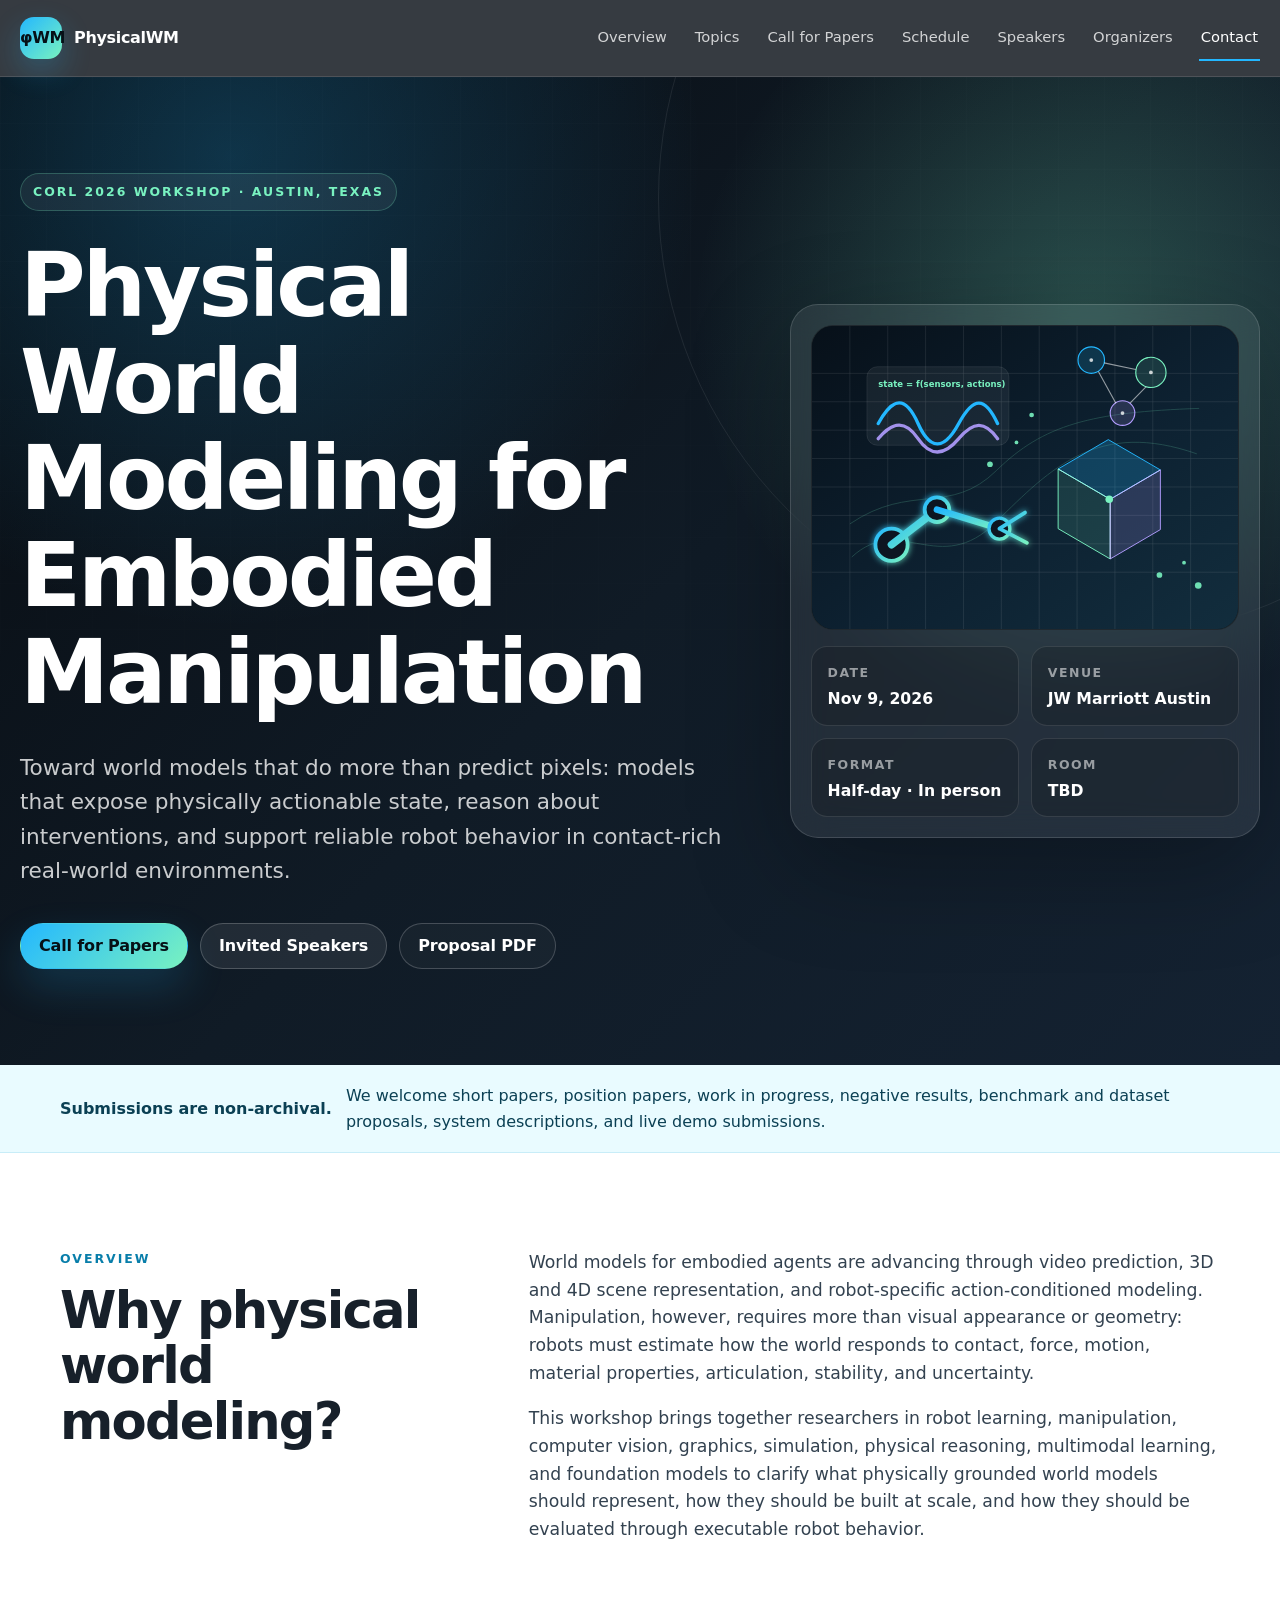
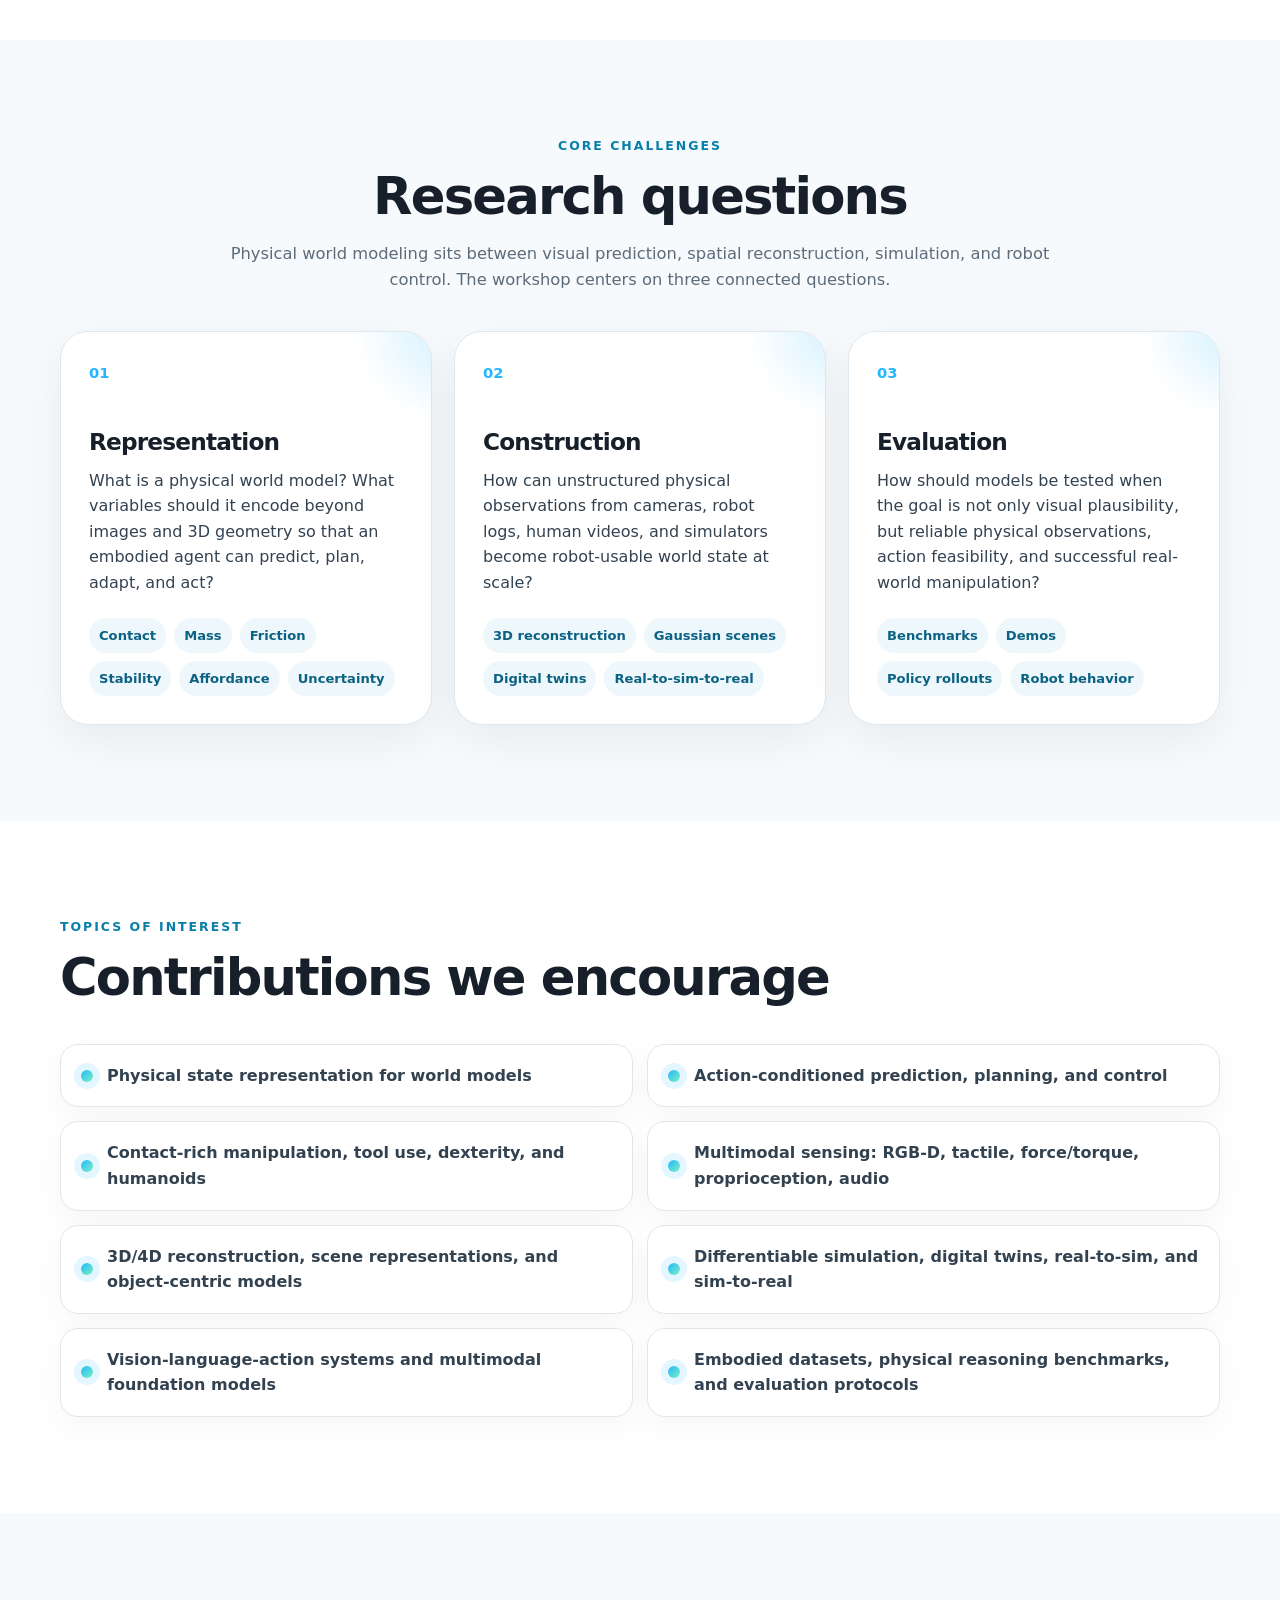
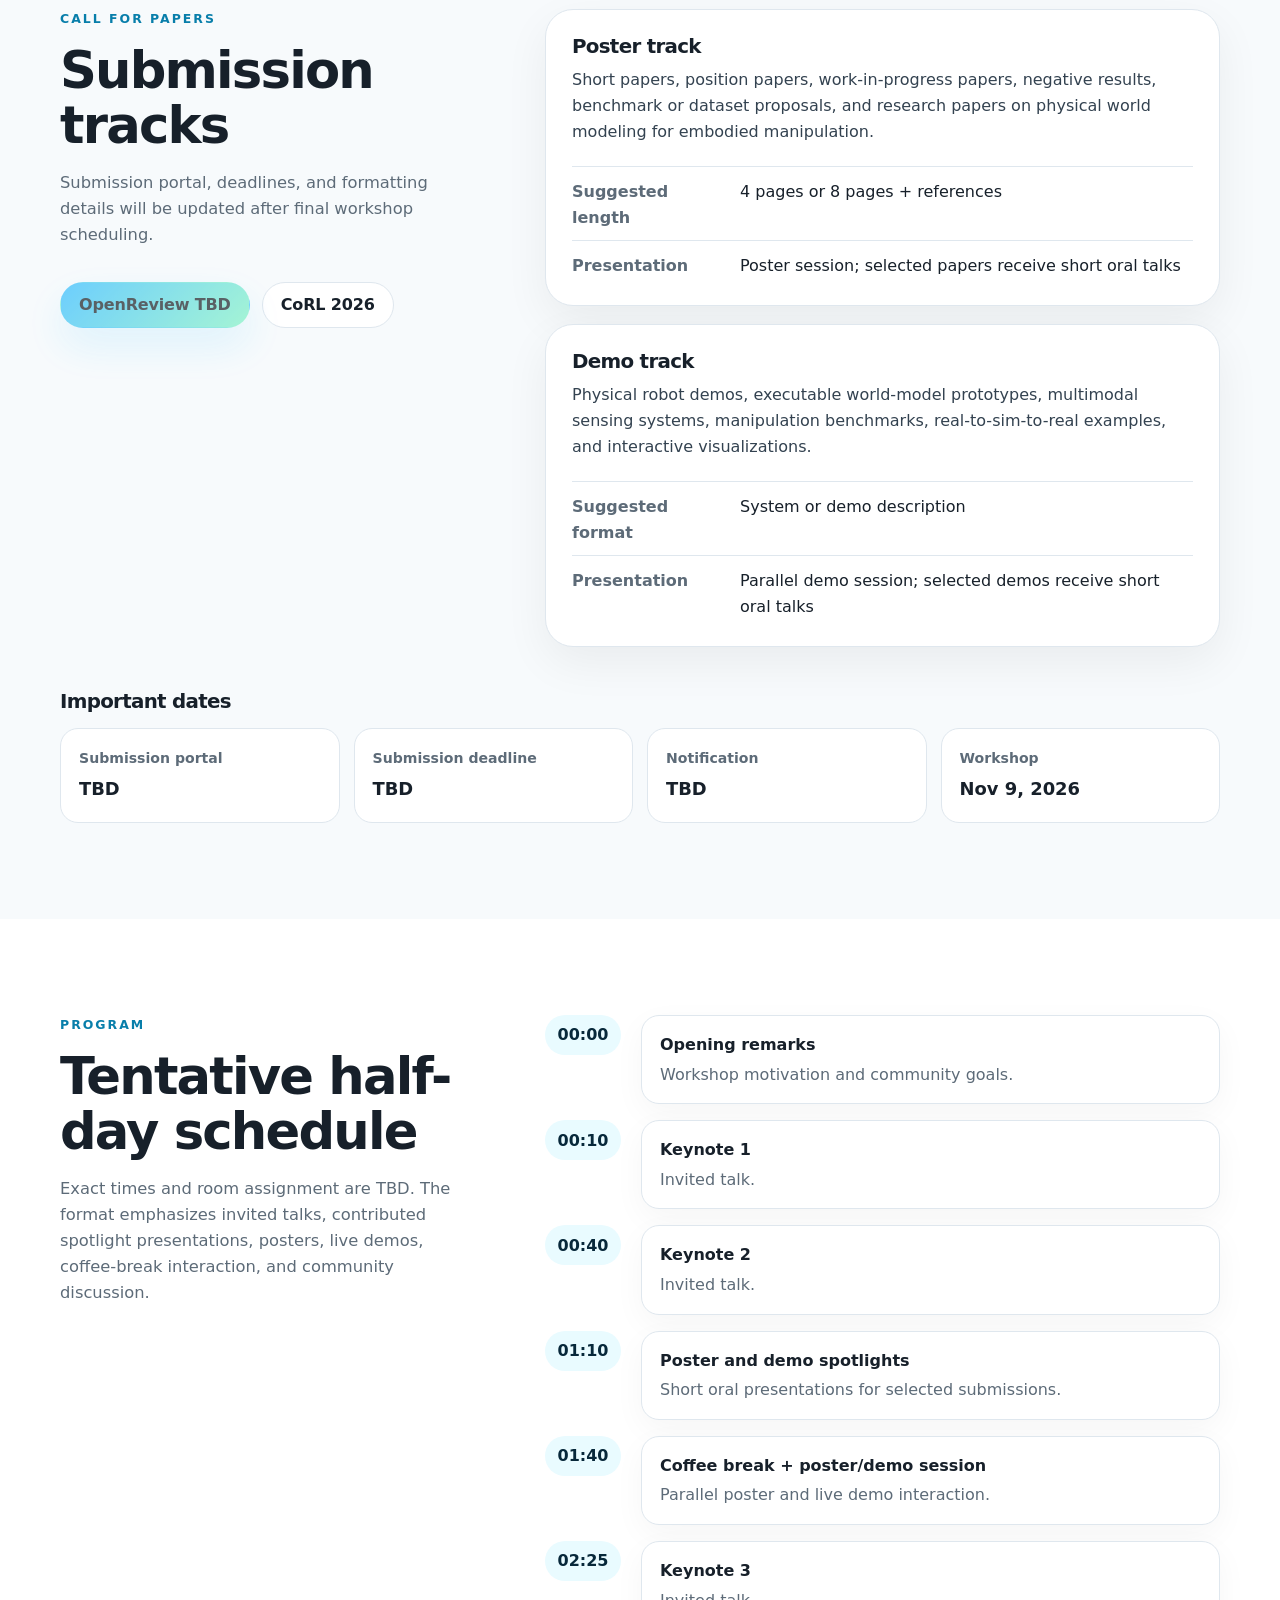
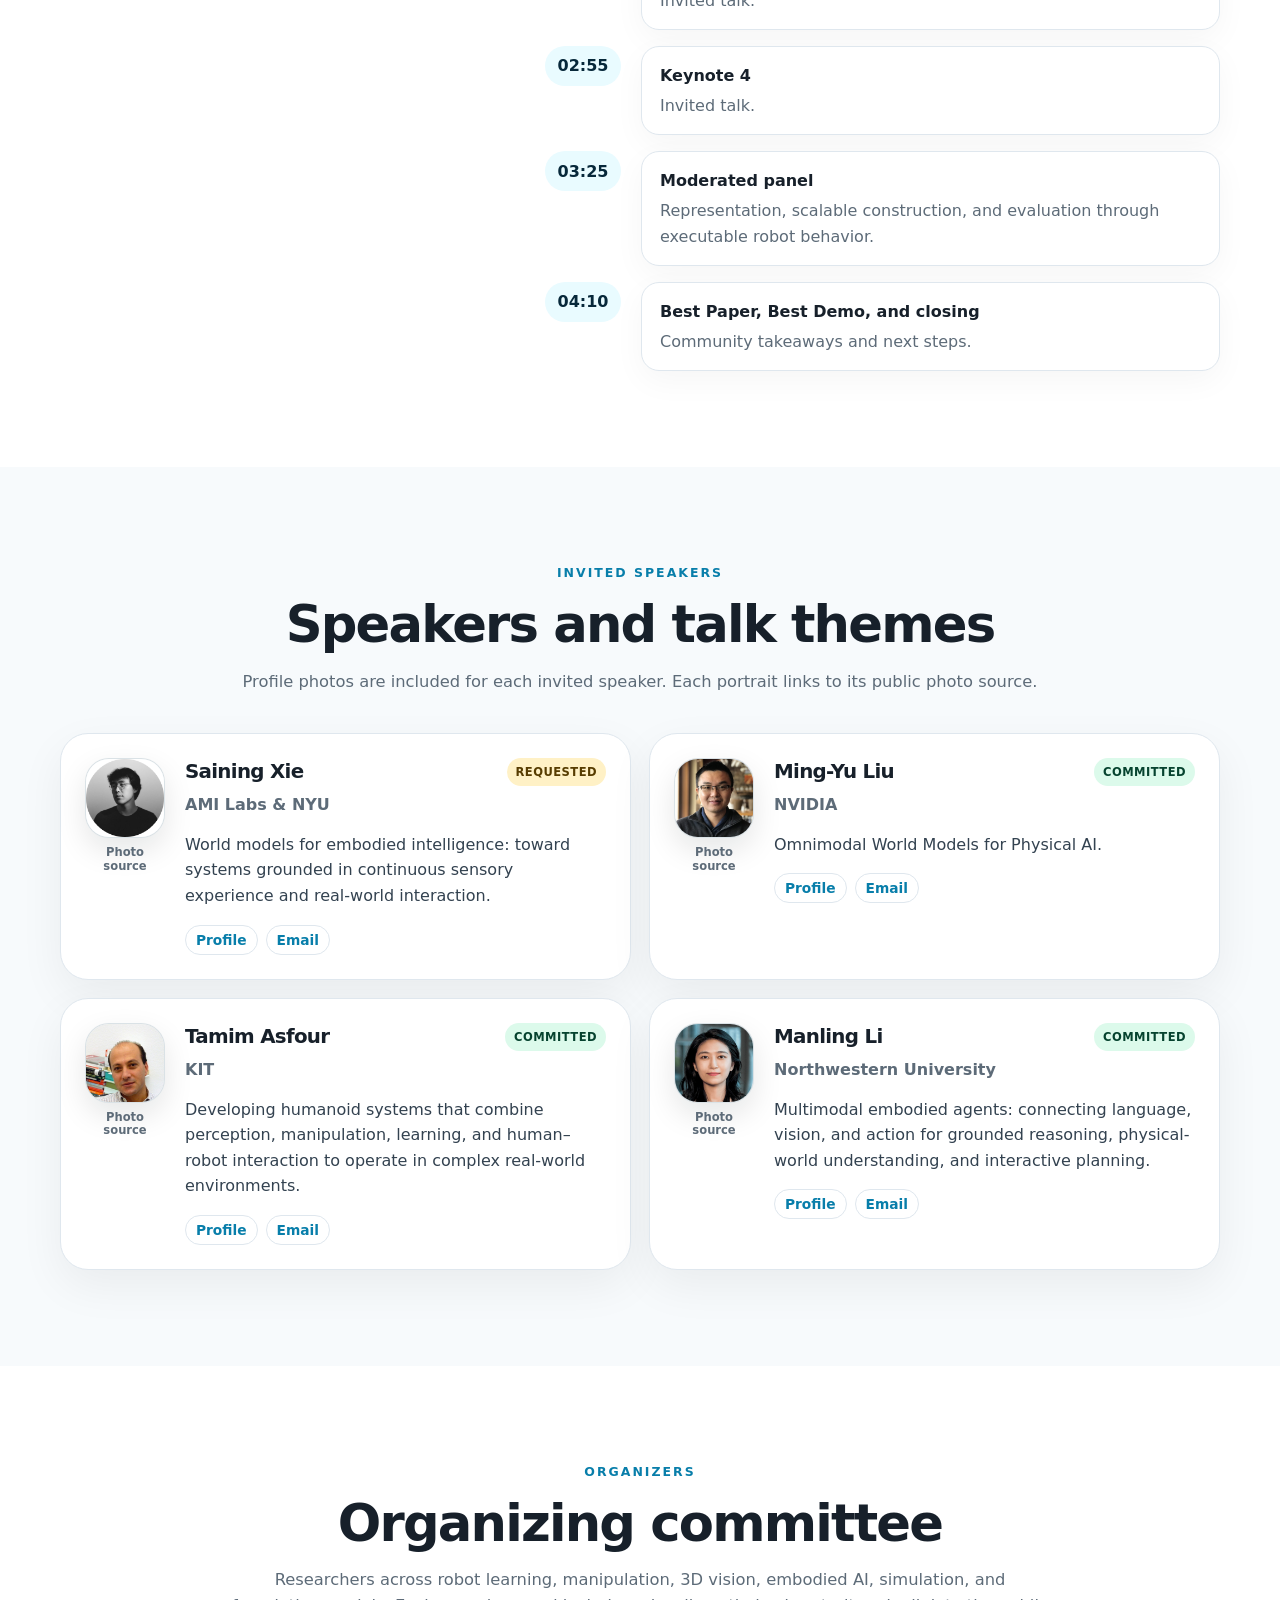
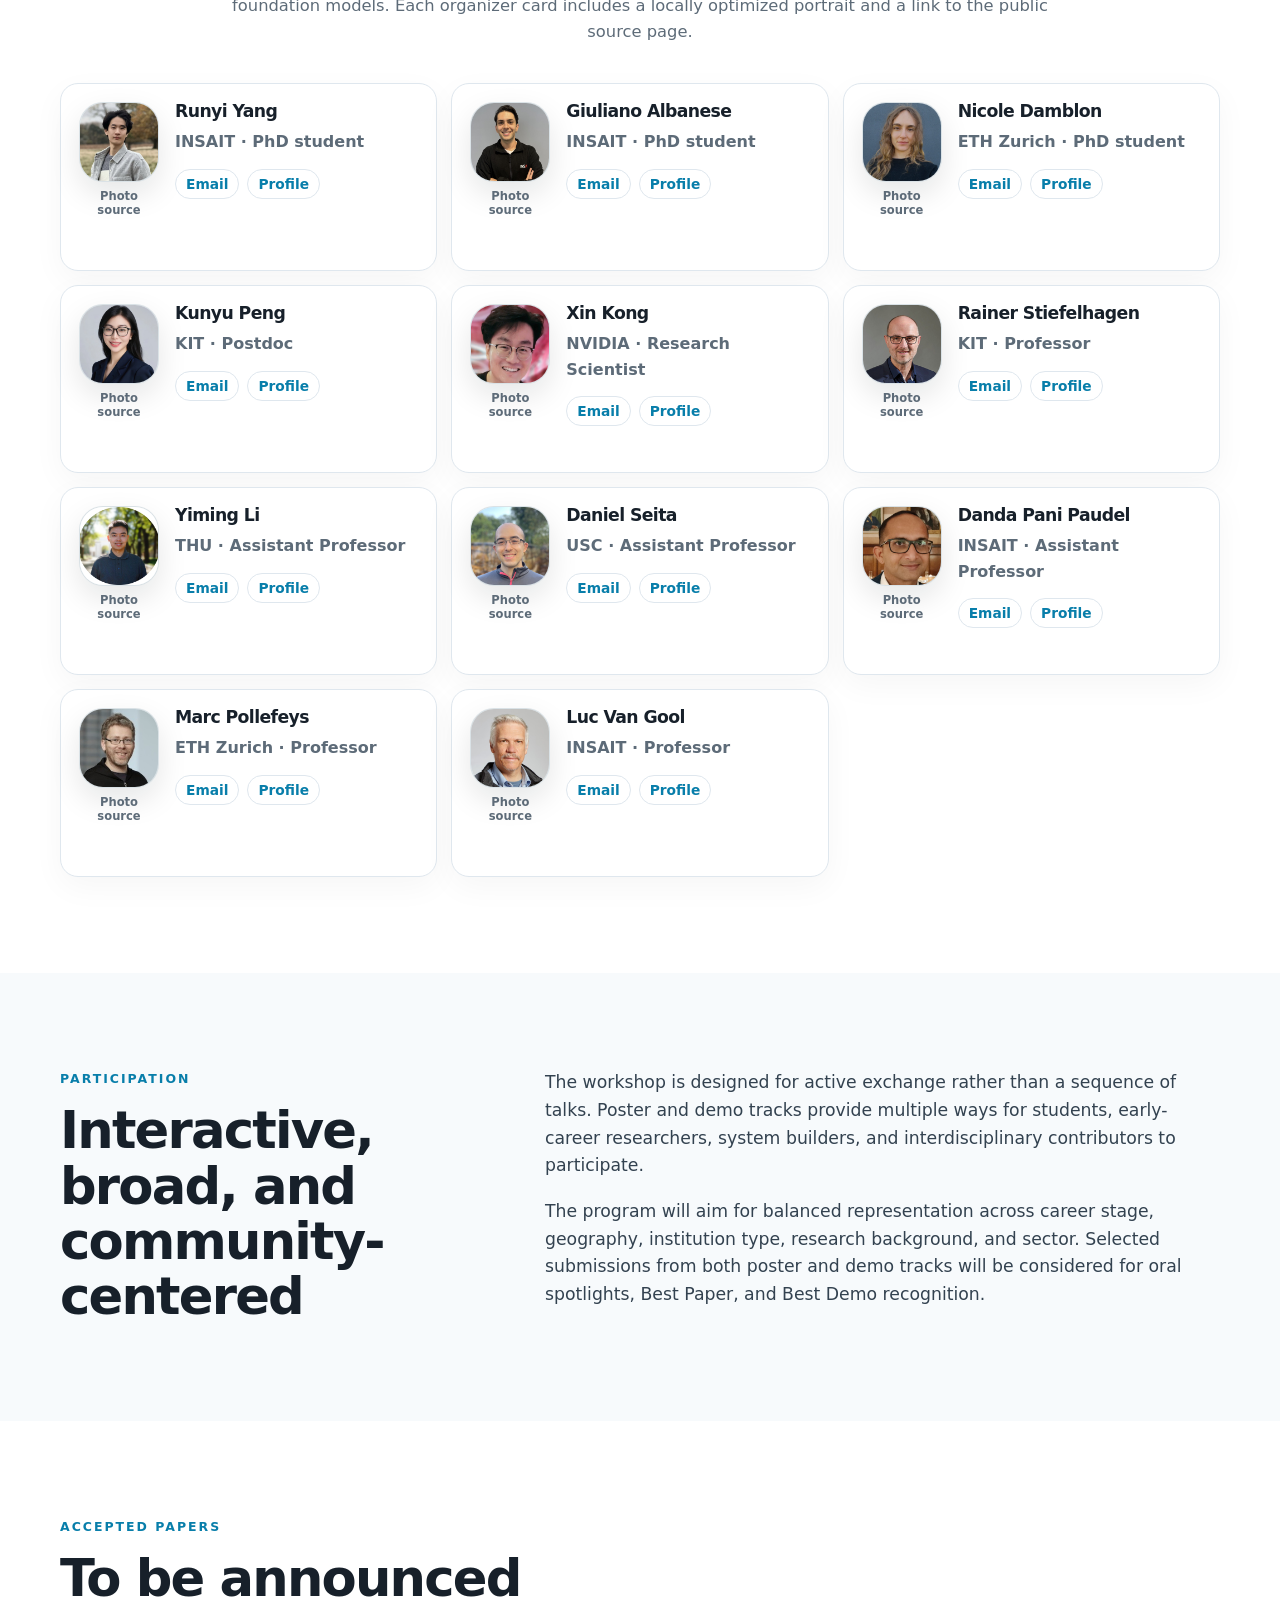
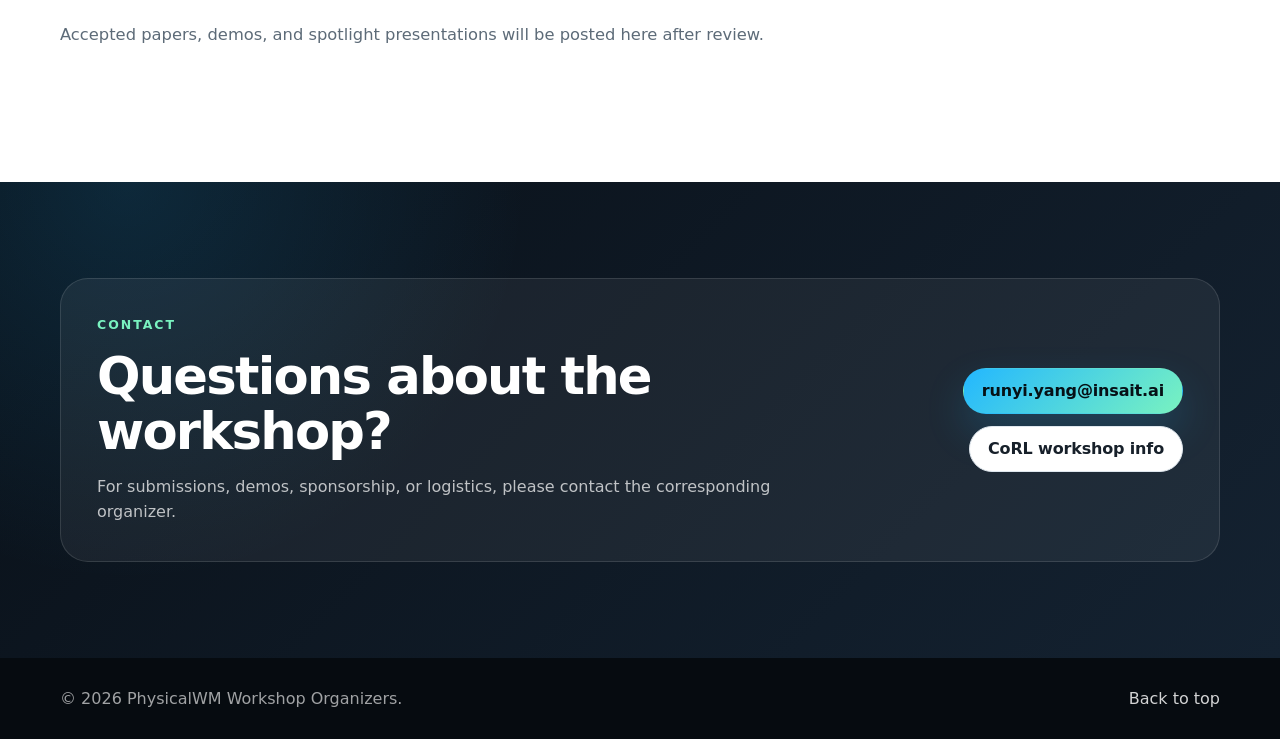
==== index.html @ cc818e53 "Add CoRL 2026 workshop site" ====
<!doctype html>
<html lang="en">
<head>
  <meta charset="utf-8" />
  <meta name="viewport" content="width=device-width, initial-scale=1" />
  <title>Physical World Modeling for Embodied Manipulation | CoRL 2026 Workshop</title>
  <meta name="description" content="CoRL 2026 workshop on Physical World Modeling for Embodied Manipulation: physically grounded world models for robot learning, manipulation, multimodal sensing, simulation, and embodied AI." />
  <meta name="theme-color" content="#0a1118" />
  <meta property="og:title" content="Physical World Modeling for Embodied Manipulation" />
  <meta property="og:description" content="A CoRL 2026 workshop on physical world models that support reliable embodied perception, prediction, planning, and robot manipulation." />
  <meta property="og:type" content="website" />
  <link rel="icon" href="assets/favicon.svg" type="image/svg+xml" />
  <link rel="stylesheet" href="assets/styles.css" />
</head>
<body>
  <a class="skip-link" href="#main">Skip to content</a>
  <header class="site-header" id="top">
    <nav class="navbar" aria-label="Main navigation">
      <a class="brand" href="#top" aria-label="PhysicalWM home">
        <span class="brand-mark">φWM</span>
        <span class="brand-text">PhysicalWM</span>
      </a>
      <button class="nav-toggle" aria-label="Open navigation" aria-expanded="false" aria-controls="nav-menu">
        <span></span><span></span><span></span>
      </button>
      <div class="nav-menu" id="nav-menu">
        <a href="#overview">Overview</a>
        <a href="#topics">Topics</a>
        <a href="#cfp">Call for Papers</a>
        <a href="#schedule">Schedule</a>
        <a href="#speakers">Speakers</a>
        <a href="#organizers">Organizers</a>
        <a href="#contact">Contact</a>
      </div>
    </nav>
  </header>

  <main id="main">
    <section class="hero section-pad">
      <div class="hero-grid">
        <div class="hero-copy">
          <div class="eyebrow">CoRL 2026 Workshop · Austin, Texas</div>
          <h1>Physical World Modeling for Embodied Manipulation</h1>
          <p class="hero-lede">
            Toward world models that do more than predict pixels: models that expose physically actionable state, reason about interventions, and support reliable robot behavior in contact-rich real-world environments.
          </p>
          <div class="hero-actions" aria-label="Primary actions">
            <a class="button button-primary" href="#cfp">Call for Papers</a>
            <a class="button button-secondary" href="#speakers">Invited Speakers</a>
            <a class="button button-ghost" href="assets/physicalwm-corl2026-proposal.pdf">Proposal PDF</a>
          </div>
        </div>
        <div class="hero-panel" aria-label="Workshop facts">
          <img src="assets/hero-physicalwm.svg" alt="Abstract diagram of physical world modeling for embodied manipulation" />
          <div class="fact-grid">
            <div>
              <span class="fact-label">Date</span>
              <strong>Nov 9, 2026</strong>
            </div>
            <div>
              <span class="fact-label">Venue</span>
              <strong>JW Marriott Austin</strong>
            </div>
            <div>
              <span class="fact-label">Format</span>
              <strong>Half-day · In person</strong>
            </div>
            <div>
              <span class="fact-label">Room</span>
              <strong>TBD</strong>
            </div>
          </div>
        </div>
      </div>
    </section>

    <section class="notice" aria-label="Workshop announcement">
      <div class="container notice-inner">
        <strong>Submissions are non-archival.</strong>
        <span>We welcome short papers, position papers, work in progress, negative results, benchmark and dataset proposals, system descriptions, and live demo submissions.</span>
      </div>
    </section>

    <section class="section section-pad" id="overview">
      <div class="container two-col">
        <div>
          <p class="section-kicker">Overview</p>
          <h2>Why physical world modeling?</h2>
        </div>
        <div class="rich-text">
          <p>
            World models for embodied agents are advancing through video prediction, 3D and 4D scene representation, and robot-specific action-conditioned modeling. Manipulation, however, requires more than visual appearance or geometry: robots must estimate how the world responds to contact, force, motion, material properties, articulation, stability, and uncertainty.
          </p>
          <p>
            This workshop brings together researchers in robot learning, manipulation, computer vision, graphics, simulation, physical reasoning, multimodal learning, and foundation models to clarify what physically grounded world models should represent, how they should be built at scale, and how they should be evaluated through executable robot behavior.
          </p>
        </div>
      </div>
    </section>

    <section class="section section-pad section-muted" id="questions">
      <div class="container">
        <div class="section-heading centered">
          <p class="section-kicker">Core challenges</p>
          <h2>Research questions</h2>
          <p>Physical world modeling sits between visual prediction, spatial reconstruction, simulation, and robot control. The workshop centers on three connected questions.</p>
        </div>
        <div class="cards three">
          <article class="card challenge-card">
            <span class="card-index">01</span>
            <h3>Representation</h3>
            <p>What is a physical world model? What variables should it encode beyond images and 3D geometry so that an embodied agent can predict, plan, adapt, and act?</p>
            <ul class="tag-list">
              <li>Contact</li><li>Mass</li><li>Friction</li><li>Stability</li><li>Affordance</li><li>Uncertainty</li>
            </ul>
          </article>
          <article class="card challenge-card">
            <span class="card-index">02</span>
            <h3>Construction</h3>
            <p>How can unstructured physical observations from cameras, robot logs, human videos, and simulators become robot-usable world state at scale?</p>
            <ul class="tag-list">
              <li>3D reconstruction</li><li>Gaussian scenes</li><li>Digital twins</li><li>Real-to-sim-to-real</li>
            </ul>
          </article>
          <article class="card challenge-card">
            <span class="card-index">03</span>
            <h3>Evaluation</h3>
            <p>How should models be tested when the goal is not only visual plausibility, but reliable physical observations, action feasibility, and successful real-world manipulation?</p>
            <ul class="tag-list">
              <li>Benchmarks</li><li>Demos</li><li>Policy rollouts</li><li>Robot behavior</li>
            </ul>
          </article>
        </div>
      </div>
    </section>

    <section class="section section-pad" id="topics">
      <div class="container">
        <div class="section-heading">
          <p class="section-kicker">Topics of interest</p>
          <h2>Contributions we encourage</h2>
        </div>
        <div class="topic-grid">
          <div class="topic"><span></span>Physical state representation for world models</div>
          <div class="topic"><span></span>Action-conditioned prediction, planning, and control</div>
          <div class="topic"><span></span>Contact-rich manipulation, tool use, dexterity, and humanoids</div>
          <div class="topic"><span></span>Multimodal sensing: RGB-D, tactile, force/torque, proprioception, audio</div>
          <div class="topic"><span></span>3D/4D reconstruction, scene representations, and object-centric models</div>
          <div class="topic"><span></span>Differentiable simulation, digital twins, real-to-sim, and sim-to-real</div>
          <div class="topic"><span></span>Vision-language-action systems and multimodal foundation models</div>
          <div class="topic"><span></span>Embodied datasets, physical reasoning benchmarks, and evaluation protocols</div>
        </div>
      </div>
    </section>

    <section class="section section-pad section-muted" id="cfp">
      <div class="container two-col gap-large">
        <div>
          <p class="section-kicker">Call for papers</p>
          <h2>Submission tracks</h2>
          <p class="section-note">Submission portal, deadlines, and formatting details will be updated after final workshop scheduling.</p>
          <div class="button-row">
            <a class="button button-primary disabled" aria-disabled="true" href="#cfp">OpenReview TBD</a>
            <a class="button button-secondary" href="https://www.corl.org/">CoRL 2026</a>
          </div>
        </div>
        <div class="submission-stack">
          <article class="submission-card">
            <h3>Poster track</h3>
            <p>Short papers, position papers, work-in-progress papers, negative results, benchmark or dataset proposals, and research papers on physical world modeling for embodied manipulation.</p>
            <dl>
              <div><dt>Suggested length</dt><dd>4 pages or 8 pages + references</dd></div>
              <div><dt>Presentation</dt><dd>Poster session; selected papers receive short oral talks</dd></div>
            </dl>
          </article>
          <article class="submission-card">
            <h3>Demo track</h3>
            <p>Physical robot demos, executable world-model prototypes, multimodal sensing systems, manipulation benchmarks, real-to-sim-to-real examples, and interactive visualizations.</p>
            <dl>
              <div><dt>Suggested format</dt><dd>System or demo description</dd></div>
              <div><dt>Presentation</dt><dd>Parallel demo session; selected demos receive short oral talks</dd></div>
            </dl>
          </article>
        </div>
      </div>
      <div class="container dates-wrap">
        <h3>Important dates</h3>
        <div class="dates-grid" role="list">
          <div role="listitem"><span>Submission portal</span><strong>TBD</strong></div>
          <div role="listitem"><span>Submission deadline</span><strong>TBD</strong></div>
          <div role="listitem"><span>Notification</span><strong>TBD</strong></div>
          <div role="listitem"><span>Workshop</span><strong>Nov 9, 2026</strong></div>
        </div>
      </div>
    </section>

    <section class="section section-pad" id="schedule">
      <div class="container two-col gap-large">
        <div>
          <p class="section-kicker">Program</p>
          <h2>Tentative half-day schedule</h2>
          <p class="section-note">Exact times and room assignment are TBD. The format emphasizes invited talks, contributed spotlight presentations, posters, live demos, coffee-break interaction, and community discussion.</p>
        </div>
        <ol class="timeline">
          <li><time>00:00</time><div><strong>Opening remarks</strong><span>Workshop motivation and community goals.</span></div></li>
          <li><time>00:10</time><div><strong>Keynote 1</strong><span>Invited talk.</span></div></li>
          <li><time>00:40</time><div><strong>Keynote 2</strong><span>Invited talk.</span></div></li>
          <li><time>01:10</time><div><strong>Poster and demo spotlights</strong><span>Short oral presentations for selected submissions.</span></div></li>
          <li><time>01:40</time><div><strong>Coffee break + poster/demo session</strong><span>Parallel poster and live demo interaction.</span></div></li>
          <li><time>02:25</time><div><strong>Keynote 3</strong><span>Invited talk.</span></div></li>
          <li><time>02:55</time><div><strong>Keynote 4</strong><span>Invited talk.</span></div></li>
          <li><time>03:25</time><div><strong>Moderated panel</strong><span>Representation, scalable construction, and evaluation through executable robot behavior.</span></div></li>
          <li><time>04:10</time><div><strong>Best Paper, Best Demo, and closing</strong><span>Community takeaways and next steps.</span></div></li>
        </ol>
      </div>
    </section>

    <section class="section section-pad section-muted" id="speakers">
      <div class="container">
        <div class="section-heading centered">
          <p class="section-kicker">Invited speakers</p>
          <h2>Speakers and talk themes</h2>
          <p>Profile photos are included for each invited speaker. Each portrait links to its public photo source.</p>
        </div>
        <div class="people-grid speakers-grid">
          <article class="person-card speaker-card">
            <figure class="portrait-wrap">
              <a href="https://www.sainingxie.com/" rel="noopener" aria-label="Open Saining Xie profile">
                <img class="portrait" src="assets/people/saining-xie.jpg" alt="Portrait of Saining Xie" loading="lazy" />
              </a>
              <figcaption><a href="https://www.sainingxie.com/" rel="noopener">Photo source</a></figcaption>
            </figure>
            <div class="person-body">
              <div class="person-topline"><h3><a href="https://www.sainingxie.com/" rel="noopener">Saining Xie</a></h3><span class="status requested">Requested</span></div>
              <p class="affiliation">AMI Labs &amp; NYU</p>
              <p class="talk-title">World models for embodied intelligence: toward systems grounded in continuous sensory experience and real-world interaction.</p>
              <div class="person-links">
                <a href="https://www.sainingxie.com/" rel="noopener">Profile</a>
                <a href="mailto:saining.xie@nyu.edu">Email</a>
              </div>
            </div>
          </article>
          <article class="person-card speaker-card">
            <figure class="portrait-wrap">
              <a href="https://research.nvidia.com/person/ming-yu-liu" rel="noopener" aria-label="Open Ming-Yu Liu profile">
                <img class="portrait" src="assets/people/ming-yu-liu.jpg" alt="Portrait of Ming-Yu Liu" loading="lazy" />
              </a>
              <figcaption><a href="https://research.nvidia.com/person/ming-yu-liu" rel="noopener">Photo source</a></figcaption>
            </figure>
            <div class="person-body">
              <div class="person-topline"><h3><a href="https://research.nvidia.com/person/ming-yu-liu" rel="noopener">Ming-Yu Liu</a></h3><span class="status confirmed">Committed</span></div>
              <p class="affiliation">NVIDIA</p>
              <p class="talk-title">Omnimodal World Models for Physical AI.</p>
              <div class="person-links">
                <a href="https://research.nvidia.com/person/ming-yu-liu" rel="noopener">Profile</a>
                <a href="mailto:mingyul@nvidia.com">Email</a>
              </div>
            </div>
          </article>
          <article class="person-card speaker-card">
            <figure class="portrait-wrap">
              <a href="https://h2t.iar.kit.edu/tamim-asfour.php" rel="noopener" aria-label="Open Tamim Asfour profile">
                <img class="portrait" src="assets/people/tamim-asfour.jpg" alt="Portrait of Tamim Asfour" loading="lazy" />
              </a>
              <figcaption><a href="https://h2t.iar.kit.edu/tamim-asfour.php" rel="noopener">Photo source</a></figcaption>
            </figure>
            <div class="person-body">
              <div class="person-topline"><h3><a href="https://h2t.iar.kit.edu/tamim-asfour.php" rel="noopener">Tamim Asfour</a></h3><span class="status confirmed">Committed</span></div>
              <p class="affiliation">KIT</p>
              <p class="talk-title">Developing humanoid systems that combine perception, manipulation, learning, and human–robot interaction to operate in complex real-world environments.</p>
              <div class="person-links">
                <a href="https://h2t.iar.kit.edu/tamim-asfour.php" rel="noopener">Profile</a>
                <a href="mailto:asfour@kit.edu">Email</a>
              </div>
            </div>
          </article>
          <article class="person-card speaker-card">
            <figure class="portrait-wrap">
              <a href="https://www.mccormick.northwestern.edu/research-faculty/directory/profiles/li-manling.html" rel="noopener" aria-label="Open Manling Li profile">
                <img class="portrait" src="assets/people/manling-li.jpg" alt="Portrait of Manling Li" loading="lazy" />
              </a>
              <figcaption><a href="https://www.mccormick.northwestern.edu/research-faculty/directory/profiles/li-manling.html" rel="noopener">Photo source</a></figcaption>
            </figure>
            <div class="person-body">
              <div class="person-topline"><h3><a href="https://www.mccormick.northwestern.edu/research-faculty/directory/profiles/li-manling.html" rel="noopener">Manling Li</a></h3><span class="status confirmed">Committed</span></div>
              <p class="affiliation">Northwestern University</p>
              <p class="talk-title">Multimodal embodied agents: connecting language, vision, and action for grounded reasoning, physical-world understanding, and interactive planning.</p>
              <div class="person-links">
                <a href="https://www.mccormick.northwestern.edu/research-faculty/directory/profiles/li-manling.html" rel="noopener">Profile</a>
                <a href="mailto:manling.li@northwestern.edu">Email</a>
              </div>
            </div>
          </article>
        </div>
      </div>
    </section>

    <section class="section section-pad" id="organizers">
      <div class="container">
        <div class="section-heading centered">
          <p class="section-kicker">Organizers</p>
          <h2>Organizing committee</h2>
          <p>Researchers across robot learning, manipulation, 3D vision, embodied AI, simulation, and foundation models. Each organizer card includes a locally optimized portrait and a link to the public source page.</p>
        </div>
        <div class="organizer-grid">
          <article class="organizer">
            <figure class="portrait-wrap">
              <a href="https://insait.ai/runyi-yang/" rel="noopener" aria-label="Open Runyi Yang profile">
                <img class="portrait" src="assets/people/runyi-yang.jpg" alt="Portrait of Runyi Yang" loading="lazy" />
              </a>
              <figcaption><a href="https://insait.ai/runyi-yang/" rel="noopener">Photo source</a></figcaption>
            </figure>
            <div class="person-body">
              <h3><a href="https://insait.ai/runyi-yang/" rel="noopener">Runyi Yang</a></h3>
              <p>INSAIT · PhD student</p>
              <div class="person-links compact">
                <a href="mailto:runyi.yang@insait.ai">Email</a>
                <a href="https://insait.ai/runyi-yang/" rel="noopener">Profile</a>
              </div>
            </div>
          </article>
          <article class="organizer">
            <figure class="portrait-wrap">
              <a href="https://insait.ai/giuliano-albanese/" rel="noopener" aria-label="Open Giuliano Albanese profile">
                <img class="portrait" src="assets/people/giuliano-albanese.jpg" alt="Portrait of Giuliano Albanese" loading="lazy" />
              </a>
              <figcaption><a href="https://insait.ai/giuliano-albanese/" rel="noopener">Photo source</a></figcaption>
            </figure>
            <div class="person-body">
              <h3><a href="https://insait.ai/giuliano-albanese/" rel="noopener">Giuliano Albanese</a></h3>
              <p>INSAIT · PhD student</p>
              <div class="person-links compact">
                <a href="mailto:giuliano.albanese@insait.ai">Email</a>
                <a href="https://insait.ai/giuliano-albanese/" rel="noopener">Profile</a>
              </div>
            </div>
          </article>
          <article class="organizer">
            <figure class="portrait-wrap">
              <a href="https://cvg.ethz.ch/our_team" rel="noopener" aria-label="Open Nicole Damblon profile">
                <img class="portrait" src="assets/people/nicole-damblon.jpg" alt="Portrait of Nicole Damblon" loading="lazy" />
              </a>
              <figcaption><a href="https://cvg.ethz.ch/our_team" rel="noopener">Photo source</a></figcaption>
            </figure>
            <div class="person-body">
              <h3><a href="https://cvg.ethz.ch/our_team" rel="noopener">Nicole Damblon</a></h3>
              <p>ETH Zurich · PhD student</p>
              <div class="person-links compact">
                <a href="mailto:nicole.damblon@ai.ethz.ch">Email</a>
                <a href="https://cvg.ethz.ch/our_team" rel="noopener">Profile</a>
              </div>
            </div>
          </article>
          <article class="organizer">
            <figure class="portrait-wrap">
              <a href="https://insait.ai/dr-ing-kunyu-peng/" rel="noopener" aria-label="Open Kunyu Peng profile">
                <img class="portrait" src="assets/people/kunyu-peng.jpg" alt="Portrait of Kunyu Peng" loading="lazy" />
              </a>
              <figcaption><a href="https://insait.ai/dr-ing-kunyu-peng/" rel="noopener">Photo source</a></figcaption>
            </figure>
            <div class="person-body">
              <h3><a href="https://insait.ai/dr-ing-kunyu-peng/" rel="noopener">Kunyu Peng</a></h3>
              <p>KIT · Postdoc</p>
              <div class="person-links compact">
                <a href="mailto:kunyu.peng@kit.edu">Email</a>
                <a href="https://insait.ai/dr-ing-kunyu-peng/" rel="noopener">Profile</a>
              </div>
            </div>
          </article>
          <article class="organizer">
            <figure class="portrait-wrap">
              <a href="https://research.nvidia.com/person/xin-kong" rel="noopener" aria-label="Open Xin Kong profile">
                <img class="portrait" src="assets/people/xin-kong.jpg" alt="Portrait of Xin Kong" loading="lazy" />
              </a>
              <figcaption><a href="https://research.nvidia.com/person/xin-kong" rel="noopener">Photo source</a></figcaption>
            </figure>
            <div class="person-body">
              <h3><a href="https://research.nvidia.com/person/xin-kong" rel="noopener">Xin Kong</a></h3>
              <p>NVIDIA · Research Scientist</p>
              <div class="person-links compact">
                <a href="mailto:x.kong21@imperial.ac.uk">Email</a>
                <a href="https://research.nvidia.com/person/xin-kong" rel="noopener">Profile</a>
              </div>
            </div>
          </article>
          <article class="organizer">
            <figure class="portrait-wrap">
              <a href="https://www.access.kit.edu/english/287_1072.php" rel="noopener" aria-label="Open Rainer Stiefelhagen profile">
                <img class="portrait" src="assets/people/rainer-stiefelhagen.jpg" alt="Portrait of Rainer Stiefelhagen" loading="lazy" />
              </a>
              <figcaption><a href="https://www.access.kit.edu/english/287_1072.php" rel="noopener">Photo source</a></figcaption>
            </figure>
            <div class="person-body">
              <h3><a href="https://www.access.kit.edu/english/287_1072.php" rel="noopener">Rainer Stiefelhagen</a></h3>
              <p>KIT · Professor</p>
              <div class="person-links compact">
                <a href="mailto:rainer.stiefelhagen@kit.edu">Email</a>
                <a href="https://www.access.kit.edu/english/287_1072.php" rel="noopener">Profile</a>
              </div>
            </div>
          </article>
          <article class="organizer">
            <figure class="portrait-wrap">
              <a href="https://collegeai.tsinghua.edu.cn/en/People/Full_time_PI/Yiming_Li.htm" rel="noopener" aria-label="Open Yiming Li profile">
                <img class="portrait" src="assets/people/yiming-li.jpg" alt="Portrait of Yiming Li" loading="lazy" />
              </a>
              <figcaption><a href="https://collegeai.tsinghua.edu.cn/en/People/Full_time_PI/Yiming_Li.htm" rel="noopener">Photo source</a></figcaption>
            </figure>
            <div class="person-body">
              <h3><a href="https://collegeai.tsinghua.edu.cn/en/People/Full_time_PI/Yiming_Li.htm" rel="noopener">Yiming Li</a></h3>
              <p>THU · Assistant Professor</p>
              <div class="person-links compact">
                <a href="mailto:yimingli9702@gmail.com">Email</a>
                <a href="https://collegeai.tsinghua.edu.cn/en/People/Full_time_PI/Yiming_Li.htm" rel="noopener">Profile</a>
              </div>
            </div>
          </article>
          <article class="organizer">
            <figure class="portrait-wrap">
              <a href="https://viterbi.usc.edu/directory/faculty/Seita/Daniel" rel="noopener" aria-label="Open Daniel Seita profile">
                <img class="portrait" src="assets/people/daniel-seita.jpg" alt="Portrait of Daniel Seita" loading="lazy" />
              </a>
              <figcaption><a href="https://viterbi.usc.edu/directory/faculty/Seita/Daniel" rel="noopener">Photo source</a></figcaption>
            </figure>
            <div class="person-body">
              <h3><a href="https://viterbi.usc.edu/directory/faculty/Seita/Daniel" rel="noopener">Daniel Seita</a></h3>
              <p>USC · Assistant Professor</p>
              <div class="person-links compact">
                <a href="mailto:seita@usc.edu">Email</a>
                <a href="https://viterbi.usc.edu/directory/faculty/Seita/Daniel" rel="noopener">Profile</a>
              </div>
            </div>
          </article>
          <article class="organizer">
            <figure class="portrait-wrap">
              <a href="https://insait.ai/dr-danda-paudel/" rel="noopener" aria-label="Open Danda Pani Paudel profile">
                <img class="portrait" src="assets/people/danda-pani-paudel.jpg" alt="Portrait of Danda Pani Paudel" loading="lazy" />
              </a>
              <figcaption><a href="https://insait.ai/dr-danda-paudel/" rel="noopener">Photo source</a></figcaption>
            </figure>
            <div class="person-body">
              <h3><a href="https://insait.ai/dr-danda-paudel/" rel="noopener">Danda Pani Paudel</a></h3>
              <p>INSAIT · Assistant Professor</p>
              <div class="person-links compact">
                <a href="mailto:danda.paudel@insait.ai">Email</a>
                <a href="https://insait.ai/dr-danda-paudel/" rel="noopener">Profile</a>
              </div>
            </div>
          </article>
          <article class="organizer">
            <figure class="portrait-wrap">
              <a href="https://people.inf.ethz.ch/marc.pollefeys/" rel="noopener" aria-label="Open Marc Pollefeys profile">
                <img class="portrait" src="assets/people/marc-pollefeys.jpg" alt="Portrait of Marc Pollefeys" loading="lazy" />
              </a>
              <figcaption><a href="https://people.inf.ethz.ch/marc.pollefeys/" rel="noopener">Photo source</a></figcaption>
            </figure>
            <div class="person-body">
              <h3><a href="https://people.inf.ethz.ch/marc.pollefeys/" rel="noopener">Marc Pollefeys</a></h3>
              <p>ETH Zurich · Professor</p>
              <div class="person-links compact">
                <a href="mailto:marc.pollefeys@inf.ethz.ch">Email</a>
                <a href="https://people.inf.ethz.ch/marc.pollefeys/" rel="noopener">Profile</a>
              </div>
            </div>
          </article>
          <article class="organizer">
            <figure class="portrait-wrap">
              <a href="https://insait.ai/prof-luc-van-gool/" rel="noopener" aria-label="Open Luc Van Gool profile">
                <img class="portrait" src="assets/people/luc-van-gool.jpg" alt="Portrait of Luc Van Gool" loading="lazy" />
              </a>
              <figcaption><a href="https://insait.ai/prof-luc-van-gool/" rel="noopener">Photo source</a></figcaption>
            </figure>
            <div class="person-body">
              <h3><a href="https://insait.ai/prof-luc-van-gool/" rel="noopener">Luc Van Gool</a></h3>
              <p>INSAIT · Professor</p>
              <div class="person-links compact">
                <a href="mailto:luc.vangool@insait.ai">Email</a>
                <a href="https://insait.ai/prof-luc-van-gool/" rel="noopener">Profile</a>
              </div>
            </div>
          </article>
        </div>
      </div>
    </section>

    <section class="section section-pad section-muted" id="participation">
      <div class="container two-col gap-large">
        <div>
          <p class="section-kicker">Participation</p>
          <h2>Interactive, broad, and community-centered</h2>
        </div>
        <div class="rich-text">
          <p>
            The workshop is designed for active exchange rather than a sequence of talks. Poster and demo tracks provide multiple ways for students, early-career researchers, system builders, and interdisciplinary contributors to participate.
          </p>
          <p>
            The program will aim for balanced representation across career stage, geography, institution type, research background, and sector. Selected submissions from both poster and demo tracks will be considered for oral spotlights, Best Paper, and Best Demo recognition.
          </p>
        </div>
      </div>
    </section>

    <section class="section section-pad" id="accepted">
      <div class="container">
        <div class="section-heading">
          <p class="section-kicker">Accepted papers</p>
          <h2>To be announced</h2>
          <p>Accepted papers, demos, and spotlight presentations will be posted here after review.</p>
        </div>
      </div>
    </section>

    <section class="contact section-pad" id="contact">
      <div class="container contact-card">
        <div>
          <p class="section-kicker">Contact</p>
          <h2>Questions about the workshop?</h2>
          <p>For submissions, demos, sponsorship, or logistics, please contact the corresponding organizer.</p>
        </div>
        <div class="contact-actions">
          <a class="button button-primary" href="mailto:runyi.yang@insait.ai">runyi.yang@insait.ai</a>
          <a class="button button-secondary" href="https://www.corl.org/contributions/call-for-workshops">CoRL workshop info</a>
        </div>
      </div>
    </section>
  </main>

  <footer class="footer">
    <div class="container footer-inner">
      <p>© 2026 PhysicalWM Workshop Organizers.</p>
      <p><a href="#top">Back to top</a></p>
    </div>
  </footer>

  <script src="assets/script.js"></script>
</body>
</html>
---- assets/styles.css ----
:root {
  --bg: #0a1118;
  --bg-soft: #0f1a24;
  --bg-card: #ffffff;
  --text: #17202a;
  --muted: #5d6b78;
  --muted-strong: #334250;
  --line: #dfe7ee;
  --line-dark: rgba(255,255,255,0.12);
  --accent: #23b7ff;
  --accent-2: #79f2c0;
  --accent-3: #b29dff;
  --paper: #f7fafc;
  --shadow: 0 24px 70px rgba(10, 17, 24, 0.16);
  --radius-lg: 28px;
  --radius-md: 18px;
  --radius-sm: 12px;
  --container: 1160px;
}

* {
  box-sizing: border-box;
}

html {
  scroll-behavior: smooth;
}

body {
  margin: 0;
  font-family: Inter, ui-sans-serif, system-ui, -apple-system, BlinkMacSystemFont, "Segoe UI", sans-serif;
  color: var(--text);
  background: #fff;
  line-height: 1.6;
  text-rendering: optimizeLegibility;
}

img {
  max-width: 100%;
  display: block;
}

a {
  color: inherit;
  text-decoration: none;
}

a:hover {
  color: var(--accent);
}

p {
  margin: 0;
}

h1,
h2,
h3 {
  margin: 0;
  line-height: 1.08;
  letter-spacing: -0.035em;
}

h1 {
  font-size: clamp(3rem, 7vw, 6.8rem);
  max-width: 11ch;
}

h2 {
  font-size: clamp(2.1rem, 4vw, 4.1rem);
}

h3 {
  font-size: 1.24rem;
}

ul,
ol {
  margin: 0;
  padding: 0;
}

.container {
  width: min(var(--container), calc(100% - 40px));
  margin-inline: auto;
}

.section-pad {
  padding: 96px 0;
}

.section-muted {
  background: var(--paper);
}

.skip-link {
  position: fixed;
  left: 16px;
  top: 16px;
  z-index: 1000;
  padding: 10px 14px;
  background: #fff;
  color: var(--bg);
  border-radius: 999px;
  transform: translateY(-150%);
  transition: transform 0.2s ease;
}

.skip-link:focus {
  transform: translateY(0);
}

.site-header {
  position: sticky;
  top: 0;
  z-index: 100;
  background: rgba(10, 17, 24, 0.82);
  backdrop-filter: blur(16px);
  border-bottom: 1px solid var(--line-dark);
}

.navbar {
  width: min(1240px, calc(100% - 28px));
  margin: 0 auto;
  min-height: 76px;
  display: flex;
  align-items: center;
  justify-content: space-between;
  gap: 24px;
  color: #fff;
}

.brand {
  display: flex;
  align-items: center;
  gap: 12px;
  font-weight: 800;
  letter-spacing: -0.02em;
}

.brand-mark {
  display: grid;
  place-items: center;
  width: 42px;
  height: 42px;
  border-radius: 14px;
  color: #061016;
  background: linear-gradient(135deg, var(--accent), var(--accent-2));
  box-shadow: 0 12px 30px rgba(35, 183, 255, 0.24);
}

.brand-text {
  font-size: 1rem;
}

.nav-menu {
  display: flex;
  align-items: center;
  justify-content: flex-end;
  gap: clamp(10px, 2vw, 24px);
  font-size: 0.92rem;
  color: rgba(255,255,255,0.78);
}

.nav-menu a {
  padding: 10px 2px;
  border-bottom: 2px solid transparent;
}

.nav-menu a:hover,
.nav-menu a.active {
  color: #fff;
  border-color: var(--accent);
}

.nav-toggle {
  display: none;
  border: 0;
  background: transparent;
  color: #fff;
  width: 44px;
  height: 44px;
  padding: 8px;
}

.nav-toggle span {
  display: block;
  height: 2px;
  width: 24px;
  margin: 5px auto;
  background: currentColor;
  border-radius: 999px;
}

.hero {
  color: #fff;
  min-height: 780px;
  display: flex;
  align-items: center;
  background:
    radial-gradient(circle at 85% 25%, rgba(121, 242, 192, 0.24), transparent 30%),
    radial-gradient(circle at 18% 8%, rgba(35, 183, 255, 0.22), transparent 34%),
    linear-gradient(135deg, #070b10 0%, #101b26 52%, #142232 100%);
  position: relative;
  overflow: hidden;
}

.hero::before {
  content: "";
  position: absolute;
  inset: 0;
  opacity: 0.22;
  background-image:
    linear-gradient(rgba(255,255,255,0.08) 1px, transparent 1px),
    linear-gradient(90deg, rgba(255,255,255,0.08) 1px, transparent 1px);
  background-size: 46px 46px;
  mask-image: linear-gradient(to bottom, rgba(0,0,0,0.7), transparent 86%);
}

.hero::after {
  content: "";
  position: absolute;
  width: 880px;
  height: 880px;
  border: 1px solid rgba(255,255,255,0.08);
  border-radius: 50%;
  right: -260px;
  top: -320px;
}

.hero-grid {
  position: relative;
  z-index: 1;
  width: min(1240px, calc(100% - 40px));
  margin: 0 auto;
  display: grid;
  grid-template-columns: minmax(0, 1.08fr) minmax(360px, 0.72fr);
  gap: 64px;
  align-items: center;
}

.eyebrow,
.section-kicker {
  font-size: 0.78rem;
  font-weight: 800;
  letter-spacing: 0.16em;
  text-transform: uppercase;
}

.eyebrow {
  display: inline-flex;
  align-items: center;
  gap: 10px;
  color: var(--accent-2);
  padding: 8px 12px;
  border: 1px solid rgba(121, 242, 192, 0.24);
  border-radius: 999px;
  background: rgba(255,255,255,0.06);
  margin-bottom: 26px;
}

.hero-lede {
  max-width: 760px;
  margin-top: 30px;
  color: rgba(255,255,255,0.78);
  font-size: clamp(1.08rem, 1.7vw, 1.35rem);
}

.hero-actions,
.button-row,
.contact-actions {
  display: flex;
  flex-wrap: wrap;
  gap: 12px;
  margin-top: 34px;
}

.button {
  display: inline-flex;
  align-items: center;
  justify-content: center;
  gap: 8px;
  min-height: 46px;
  padding: 0 18px;
  border-radius: 999px;
  border: 1px solid transparent;
  font-weight: 800;
  letter-spacing: -0.01em;
  transition: transform 0.2s ease, border-color 0.2s ease, background 0.2s ease, color 0.2s ease;
}

.button:hover {
  transform: translateY(-2px);
}

.button-primary {
  color: #061016;
  background: linear-gradient(135deg, var(--accent), var(--accent-2));
  box-shadow: 0 18px 40px rgba(35, 183, 255, 0.18);
}

.button-primary:hover {
  color: #061016;
}

.button-secondary {
  color: #fff;
  border-color: rgba(255,255,255,0.2);
  background: rgba(255,255,255,0.08);
}

.button-secondary:hover {
  color: #fff;
  border-color: rgba(255,255,255,0.36);
  background: rgba(255,255,255,0.12);
}

.section .button-secondary,
.contact .button-secondary,
.button-ghost {
  color: var(--text);
  border-color: var(--line);
  background: #fff;
}

.hero .button-ghost {
  color: #fff;
  border-color: rgba(255,255,255,0.2);
  background: rgba(255,255,255,0.03);
}

.hero .button-ghost:hover {
  color: #fff;
}

.button.disabled,
.button[aria-disabled="true"] {
  opacity: 0.65;
  cursor: not-allowed;
  pointer-events: none;
}

.hero-panel {
  border: 1px solid rgba(255,255,255,0.14);
  background: rgba(255,255,255,0.08);
  border-radius: var(--radius-lg);
  padding: 20px;
  box-shadow: 0 30px 100px rgba(0,0,0,0.28);
  backdrop-filter: blur(18px);
}

.hero-panel img {
  width: 100%;
  border-radius: 22px;
  border: 1px solid rgba(255,255,255,0.1);
  background: #071016;
}

.fact-grid {
  display: grid;
  grid-template-columns: repeat(2, minmax(0, 1fr));
  gap: 12px;
  margin-top: 16px;
}

.fact-grid > div {
  border: 1px solid rgba(255,255,255,0.11);
  border-radius: 16px;
  padding: 16px;
  background: rgba(0,0,0,0.16);
}

.fact-label {
  display: block;
  color: rgba(255,255,255,0.55);
  font-size: 0.78rem;
  font-weight: 700;
  text-transform: uppercase;
  letter-spacing: 0.12em;
  margin-bottom: 6px;
}

.fact-grid strong {
  display: block;
  color: #fff;
  font-size: 0.98rem;
  line-height: 1.25;
}

.notice {
  padding: 18px 0;
  background: #e9fbff;
  border-bottom: 1px solid #c8edf8;
}

.notice-inner {
  display: flex;
  gap: 14px;
  align-items: center;
  color: #0b4054;
}

.notice-inner strong {
  white-space: nowrap;
}

.two-col {
  display: grid;
  grid-template-columns: minmax(0, 0.75fr) minmax(0, 1.25fr);
  gap: 54px;
  align-items: start;
}

.gap-large {
  gap: 80px;
}

.section-kicker {
  color: #087eaa;
  margin-bottom: 14px;
}

.rich-text {
  display: grid;
  gap: 18px;
  font-size: 1.08rem;
  color: var(--muted-strong);
}

.section-heading {
  max-width: 820px;
  margin-bottom: 38px;
}

.section-heading.centered {
  margin-inline: auto;
  text-align: center;
}

.section-heading p:not(.section-kicker),
.section-note {
  margin-top: 16px;
  color: var(--muted);
  font-size: 1.02rem;
}

.cards {
  display: grid;
  gap: 22px;
}

.cards.three {
  grid-template-columns: repeat(3, minmax(0, 1fr));
}

.card {
  background: #fff;
  border: 1px solid var(--line);
  border-radius: var(--radius-lg);
  padding: 28px;
  box-shadow: 0 16px 46px rgba(10, 17, 24, 0.06);
}

.challenge-card {
  position: relative;
  overflow: hidden;
  min-height: 320px;
}

.challenge-card::after {
  content: "";
  position: absolute;
  width: 180px;
  height: 180px;
  right: -100px;
  top: -90px;
  border-radius: 50%;
  background: radial-gradient(circle, rgba(35,183,255,0.18), transparent 68%);
}

.card-index {
  display: inline-flex;
  margin-bottom: 44px;
  color: var(--accent);
  font-weight: 900;
  font-size: 0.92rem;
}

.challenge-card h3 {
  margin-bottom: 14px;
  font-size: 1.45rem;
}

.challenge-card p {
  color: var(--muted-strong);
}

.tag-list {
  display: flex;
  flex-wrap: wrap;
  gap: 8px;
  list-style: none;
  margin-top: 22px;
}

.tag-list li {
  padding: 7px 10px;
  border-radius: 999px;
  background: #eef7fb;
  color: #0b6283;
  font-size: 0.82rem;
  font-weight: 700;
}

.topic-grid {
  display: grid;
  grid-template-columns: repeat(2, minmax(0, 1fr));
  gap: 14px;
}

.topic {
  display: flex;
  align-items: center;
  gap: 14px;
  padding: 18px 20px;
  border: 1px solid var(--line);
  border-radius: var(--radius-md);
  background: #fff;
  box-shadow: 0 10px 32px rgba(10,17,24,0.04);
  color: var(--muted-strong);
  font-weight: 700;
}

.topic span {
  flex: 0 0 auto;
  width: 12px;
  height: 12px;
  border-radius: 50%;
  background: linear-gradient(135deg, var(--accent), var(--accent-2));
  box-shadow: 0 0 0 7px rgba(35,183,255,0.12);
}

.submission-stack {
  display: grid;
  gap: 18px;
}

.submission-card {
  border: 1px solid var(--line);
  border-radius: var(--radius-lg);
  background: #fff;
  padding: 26px;
  box-shadow: 0 16px 46px rgba(10,17,24,0.06);
}

.submission-card h3 {
  margin-bottom: 10px;
}

.submission-card p {
  color: var(--muted-strong);
  margin-bottom: 22px;
}

.submission-card dl {
  margin: 0;
  display: grid;
  gap: 10px;
}

.submission-card dl div {
  display: grid;
  grid-template-columns: 150px 1fr;
  gap: 18px;
  border-top: 1px solid var(--line);
  padding-top: 12px;
}

.submission-card dt {
  color: var(--muted);
  font-weight: 800;
}

.submission-card dd {
  margin: 0;
  color: var(--text);
}

.dates-wrap {
  margin-top: 44px;
}

.dates-wrap h3 {
  margin-bottom: 16px;
}

.dates-grid {
  display: grid;
  grid-template-columns: repeat(4, minmax(0, 1fr));
  gap: 14px;
}

.dates-grid div {
  border: 1px solid var(--line);
  background: #fff;
  border-radius: var(--radius-md);
  padding: 18px;
}

.dates-grid span {
  display: block;
  color: var(--muted);
  font-size: 0.88rem;
  font-weight: 800;
  margin-bottom: 6px;
}

.dates-grid strong {
  color: var(--text);
  font-size: 1.12rem;
}

.timeline {
  position: relative;
  list-style: none;
  display: grid;
  gap: 16px;
}

.timeline li {
  display: grid;
  grid-template-columns: 76px 1fr;
  gap: 20px;
  align-items: start;
}

.timeline time {
  display: inline-flex;
  align-items: center;
  justify-content: center;
  min-height: 40px;
  border-radius: 999px;
  color: #07283a;
  background: #e9fbff;
  font-weight: 900;
  font-variant-numeric: tabular-nums;
}

.timeline div {
  border: 1px solid var(--line);
  border-radius: var(--radius-md);
  padding: 16px 18px;
  background: #fff;
  box-shadow: 0 10px 32px rgba(10,17,24,0.04);
}

.timeline strong,
.timeline span {
  display: block;
}

.timeline span {
  margin-top: 4px;
  color: var(--muted);
}

.people-grid {
  display: grid;
  gap: 18px;
}

.speakers-grid {
  grid-template-columns: repeat(2, minmax(0, 1fr));
}

.person-card {
  display: grid;
  grid-template-columns: 80px 1fr;
  gap: 20px;
  align-items: start;
  border: 1px solid var(--line);
  border-radius: var(--radius-lg);
  background: #fff;
  padding: 24px;
  box-shadow: 0 16px 46px rgba(10,17,24,0.06);
}

.avatar {
  display: grid;
  place-items: center;
  width: 80px;
  height: 80px;
  border-radius: 24px;
  font-weight: 900;
  color: #061016;
  background:
    radial-gradient(circle at 30% 18%, rgba(255,255,255,0.65), transparent 28%),
    linear-gradient(135deg, var(--accent), var(--accent-2));
  box-shadow: inset 0 -18px 40px rgba(7, 16, 22, 0.08);
}

.portrait-wrap {
  margin: 0;
  width: 80px;
}

.portrait-wrap > a {
  display: block;
}

.portrait {
  width: 80px;
  height: 80px;
  border-radius: 24px;
  object-fit: cover;
  background: #edf4f8;
  border: 1px solid rgba(10, 17, 24, 0.08);
  box-shadow: 0 12px 30px rgba(10,17,24,0.10);
}

.portrait-wrap figcaption {
  margin-top: 8px;
  text-align: center;
  font-size: 0.72rem;
  font-weight: 800;
  line-height: 1.2;
}

.portrait-wrap figcaption a {
  color: var(--muted);
}

.person-body h3 a,
.person-topline h3 a {
  color: inherit;
}

.person-links {
  display: flex;
  flex-wrap: wrap;
  gap: 8px;
  margin-top: 16px;
}

.person-links a {
  display: inline-flex;
  align-items: center;
  min-height: 30px;
  padding: 0 10px;
  border: 1px solid var(--line);
  border-radius: 999px;
  color: #087eaa;
  font-size: 0.86rem;
  font-weight: 900;
  background: #fff;
}

.person-links.compact {
  margin-top: 0;
}

.person-links a:hover,
.portrait-wrap figcaption a:hover,
.person-body h3 a:hover,
.person-topline h3 a:hover {
  color: var(--accent);
}

.person-topline {
  display: flex;
  align-items: center;
  justify-content: space-between;
  gap: 12px;
  margin-bottom: 6px;
}

.affiliation {
  color: var(--muted);
  font-weight: 800;
  margin-bottom: 14px;
}

.talk-title {
  color: var(--muted-strong);
}

.status {
  flex: 0 0 auto;
  display: inline-flex;
  align-items: center;
  justify-content: center;
  border-radius: 999px;
  padding: 5px 9px;
  font-size: 0.72rem;
  font-weight: 900;
  letter-spacing: 0.04em;
  text-transform: uppercase;
}

.status.confirmed {
  color: #06432f;
  background: #dcfaeb;
}

.status.requested {
  color: #573c00;
  background: #fff1c6;
}

.organizer-grid {
  display: grid;
  grid-template-columns: repeat(3, minmax(0, 1fr));
  gap: 14px;
}

.organizer {
  min-height: 188px;
  display: grid;
  grid-template-columns: 80px 1fr;
  gap: 16px;
  align-items: start;
  border: 1px solid var(--line);
  border-radius: var(--radius-md);
  padding: 18px;
  background: #fff;
  box-shadow: 0 10px 32px rgba(10,17,24,0.04);
}

.organizer h3 {
  font-size: 1.08rem;
  margin-bottom: 8px;
}

.organizer p {
  color: var(--muted);
  font-weight: 700;
  margin-bottom: 14px;
}

.organizer a {
  overflow-wrap: anywhere;
}

.contact {
  background:
    radial-gradient(circle at 10% 0%, rgba(35,183,255,0.14), transparent 32%),
    linear-gradient(135deg, #091018, #142231);
  color: #fff;
}

.contact-card {
  display: flex;
  align-items: center;
  justify-content: space-between;
  gap: 42px;
  border: 1px solid rgba(255,255,255,0.12);
  border-radius: var(--radius-lg);
  background: rgba(255,255,255,0.06);
  padding: 36px;
}

.contact-card p:not(.section-kicker) {
  margin-top: 14px;
  color: rgba(255,255,255,0.72);
}

.contact .section-kicker {
  color: var(--accent-2);
}

.contact-actions {
  margin-top: 0;
  justify-content: flex-end;
}

.footer {
  background: #060b10;
  color: rgba(255,255,255,0.62);
  padding: 28px 0;
}

.footer-inner {
  display: flex;
  justify-content: space-between;
  gap: 20px;
  align-items: center;
}

.footer a {
  color: rgba(255,255,255,0.82);
}

@media (max-width: 1020px) {
  .hero-grid,
  .two-col,
  .cards.three,
  .speakers-grid,
  .organizer-grid,
  .dates-grid {
    grid-template-columns: 1fr;
  }

  .hero {
    min-height: auto;
  }

  .hero-grid {
    padding-top: 36px;
  }

  h1 {
    max-width: 12ch;
  }

  .notice-inner {
    align-items: flex-start;
    flex-direction: column;
    gap: 4px;
  }
}

@media (max-width: 840px) {
  .navbar {
    min-height: 68px;
  }

  .nav-toggle {
    display: block;
  }

  .nav-menu {
    position: absolute;
    left: 14px;
    right: 14px;
    top: 68px;
    display: none;
    flex-direction: column;
    align-items: stretch;
    gap: 0;
    border: 1px solid var(--line-dark);
    border-radius: 20px;
    padding: 10px;
    background: rgba(10,17,24,0.98);
    box-shadow: 0 24px 70px rgba(0,0,0,0.32);
  }

  .nav-menu.open {
    display: flex;
  }

  .nav-menu a {
    padding: 12px 14px;
    border-bottom: 1px solid rgba(255,255,255,0.08);
  }

  .nav-menu a:last-child {
    border-bottom: 0;
  }

  .section-pad {
    padding: 72px 0;
  }

  .hero-grid {
    grid-template-columns: 1fr;
    gap: 34px;
  }

  .hero-panel {
    padding: 14px;
  }

  .topic-grid,
  .fact-grid {
    grid-template-columns: 1fr;
  }

  .contact-card,
  .footer-inner {
    flex-direction: column;
    align-items: flex-start;
  }

  .contact-actions {
    justify-content: flex-start;
  }
}

@media (max-width: 560px) {
  .container,
  .hero-grid,
  .navbar {
    width: min(100% - 28px, var(--container));
  }

  h1 {
    font-size: clamp(2.6rem, 15vw, 4rem);
  }

  h2 {
    font-size: clamp(2rem, 10vw, 3rem);
  }

  .hero-actions,
  .button-row,
  .contact-actions {
    width: 100%;
  }

  .button {
    width: 100%;
  }

  .submission-card dl div,
  .timeline li,
  .person-card,
  .organizer {
    grid-template-columns: 1fr;
  }

  .avatar,
  .portrait {
    width: 68px;
    height: 68px;
    border-radius: 20px;
  }

  .portrait-wrap {
    width: 68px;
  }

  .portrait-wrap figcaption {
    text-align: left;
  }

  .person-topline {
    align-items: flex-start;
    flex-direction: column;
  }

  .contact-card {
    padding: 26px;
  }
}

@media (prefers-reduced-motion: reduce) {
  *,
  *::before,
  *::after {
    animation-duration: 0.01ms !important;
    animation-iteration-count: 1 !important;
    scroll-behavior: auto !important;
    transition-duration: 0.01ms !important;
  }
}
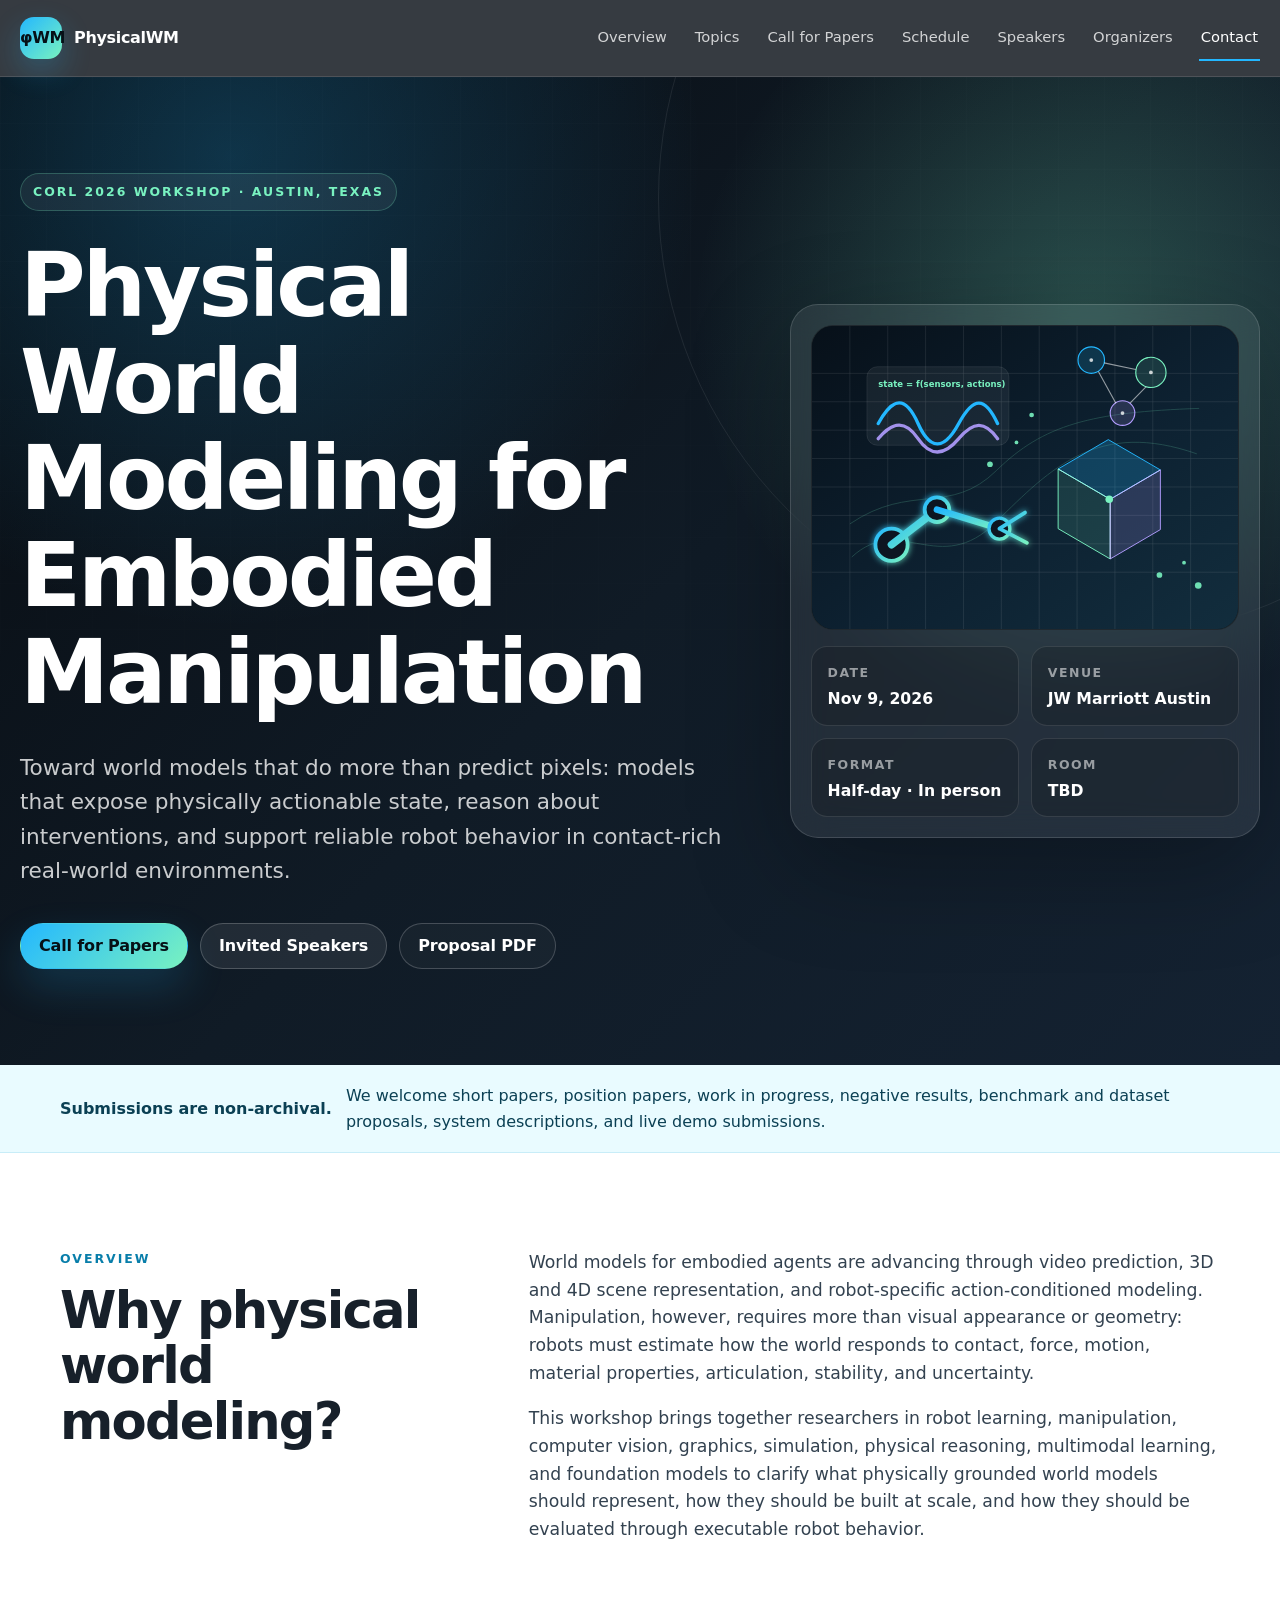
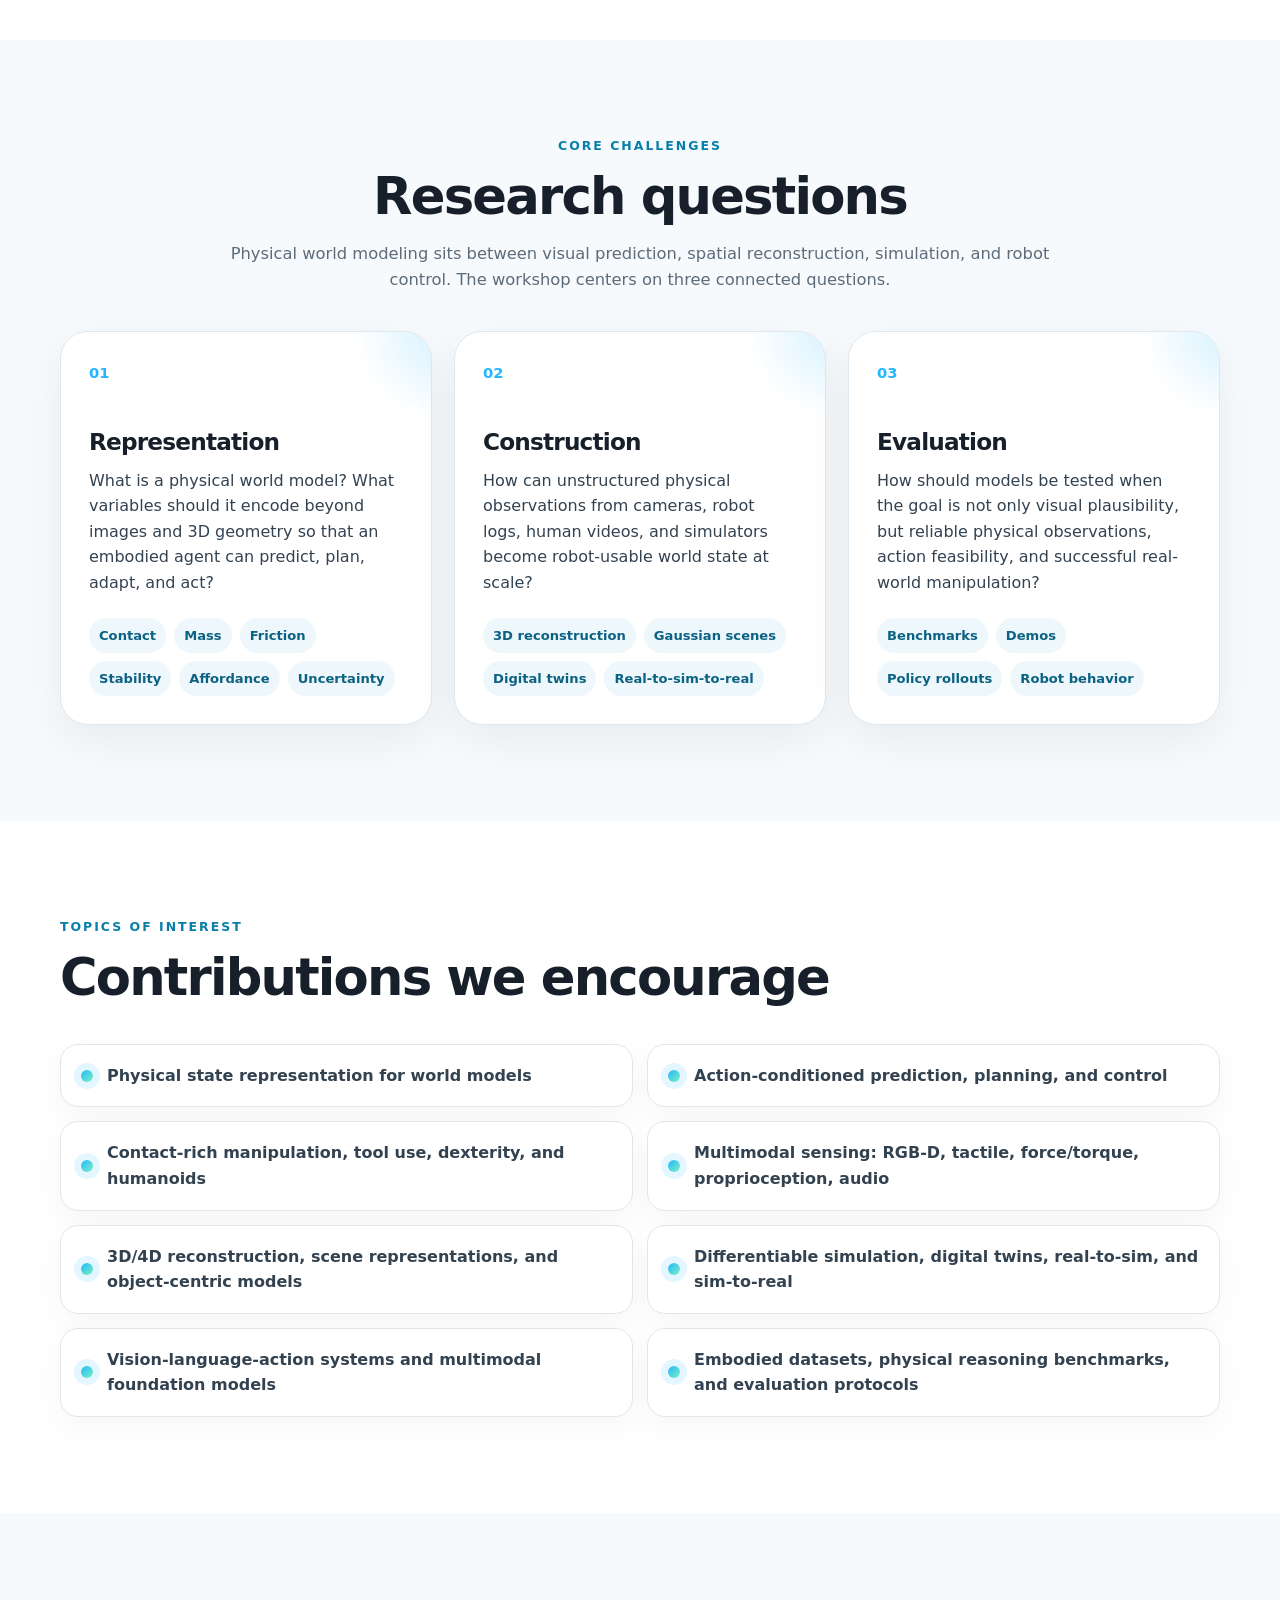
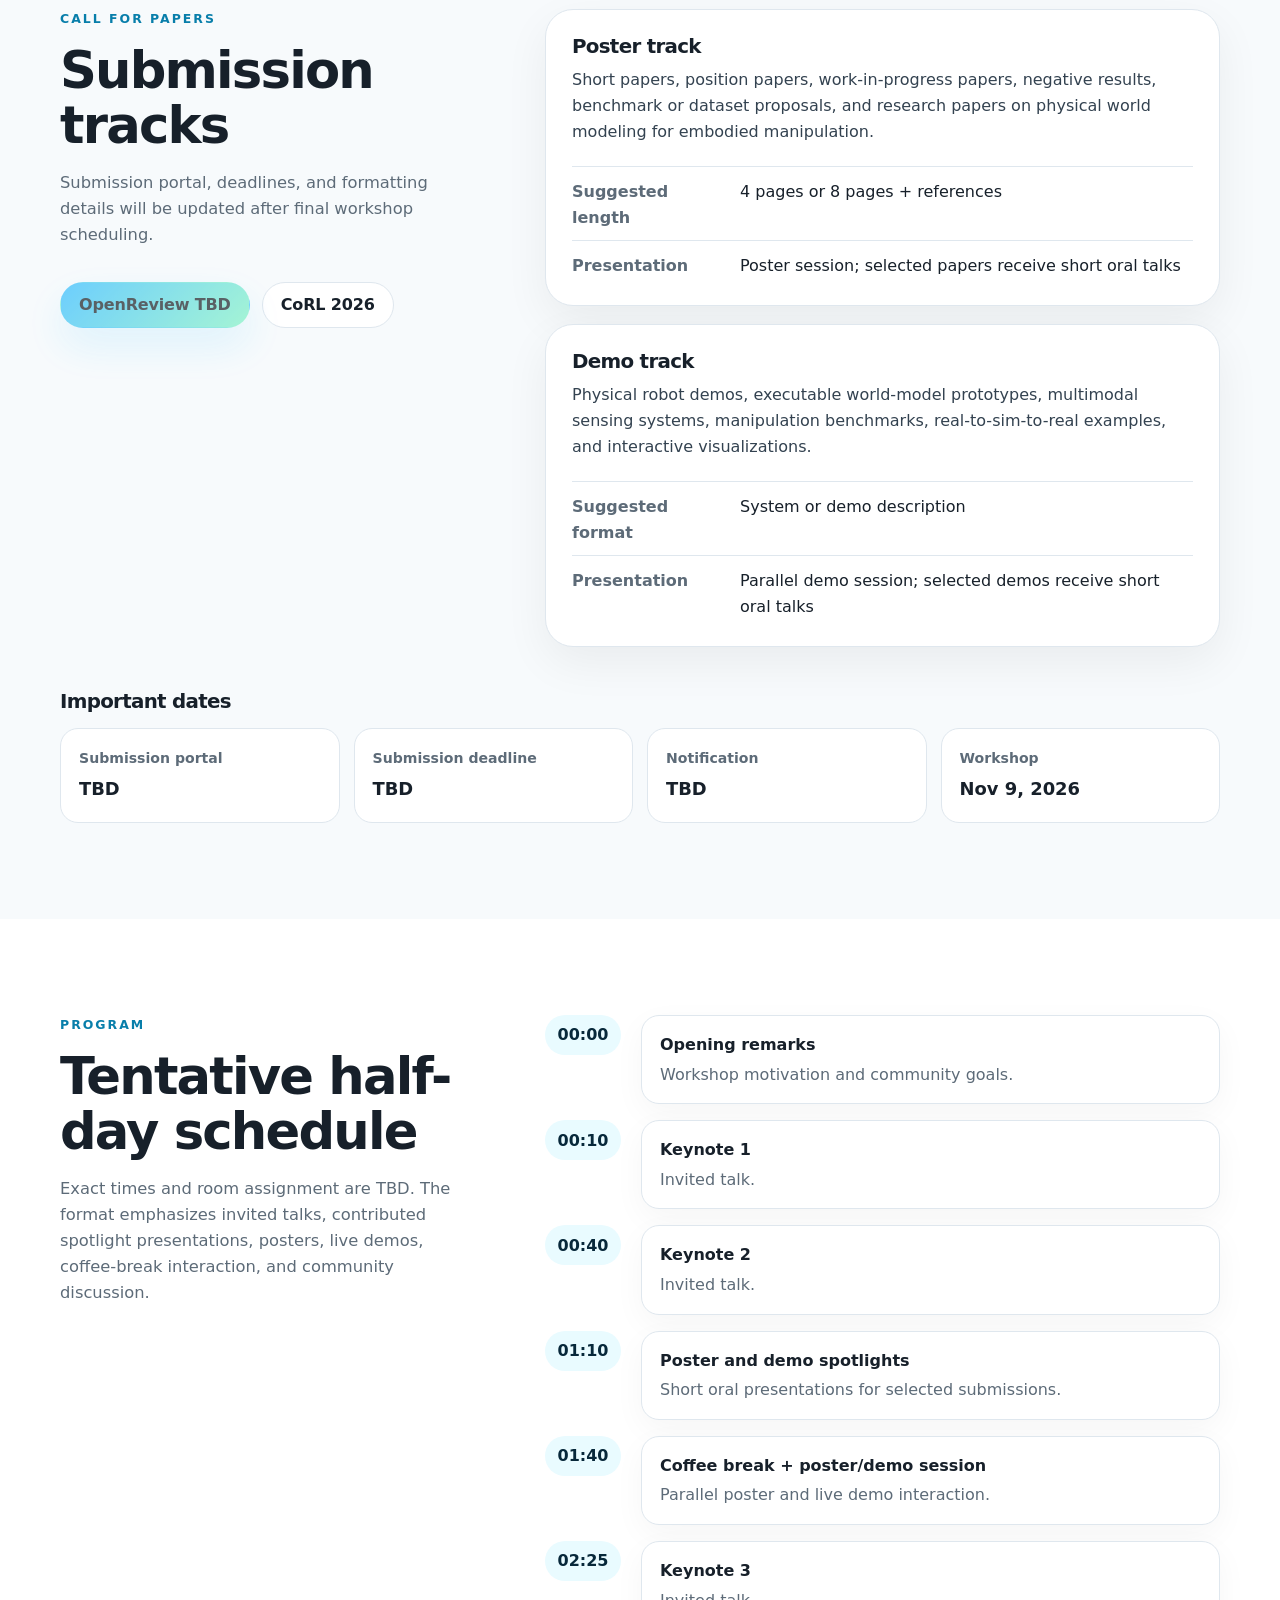
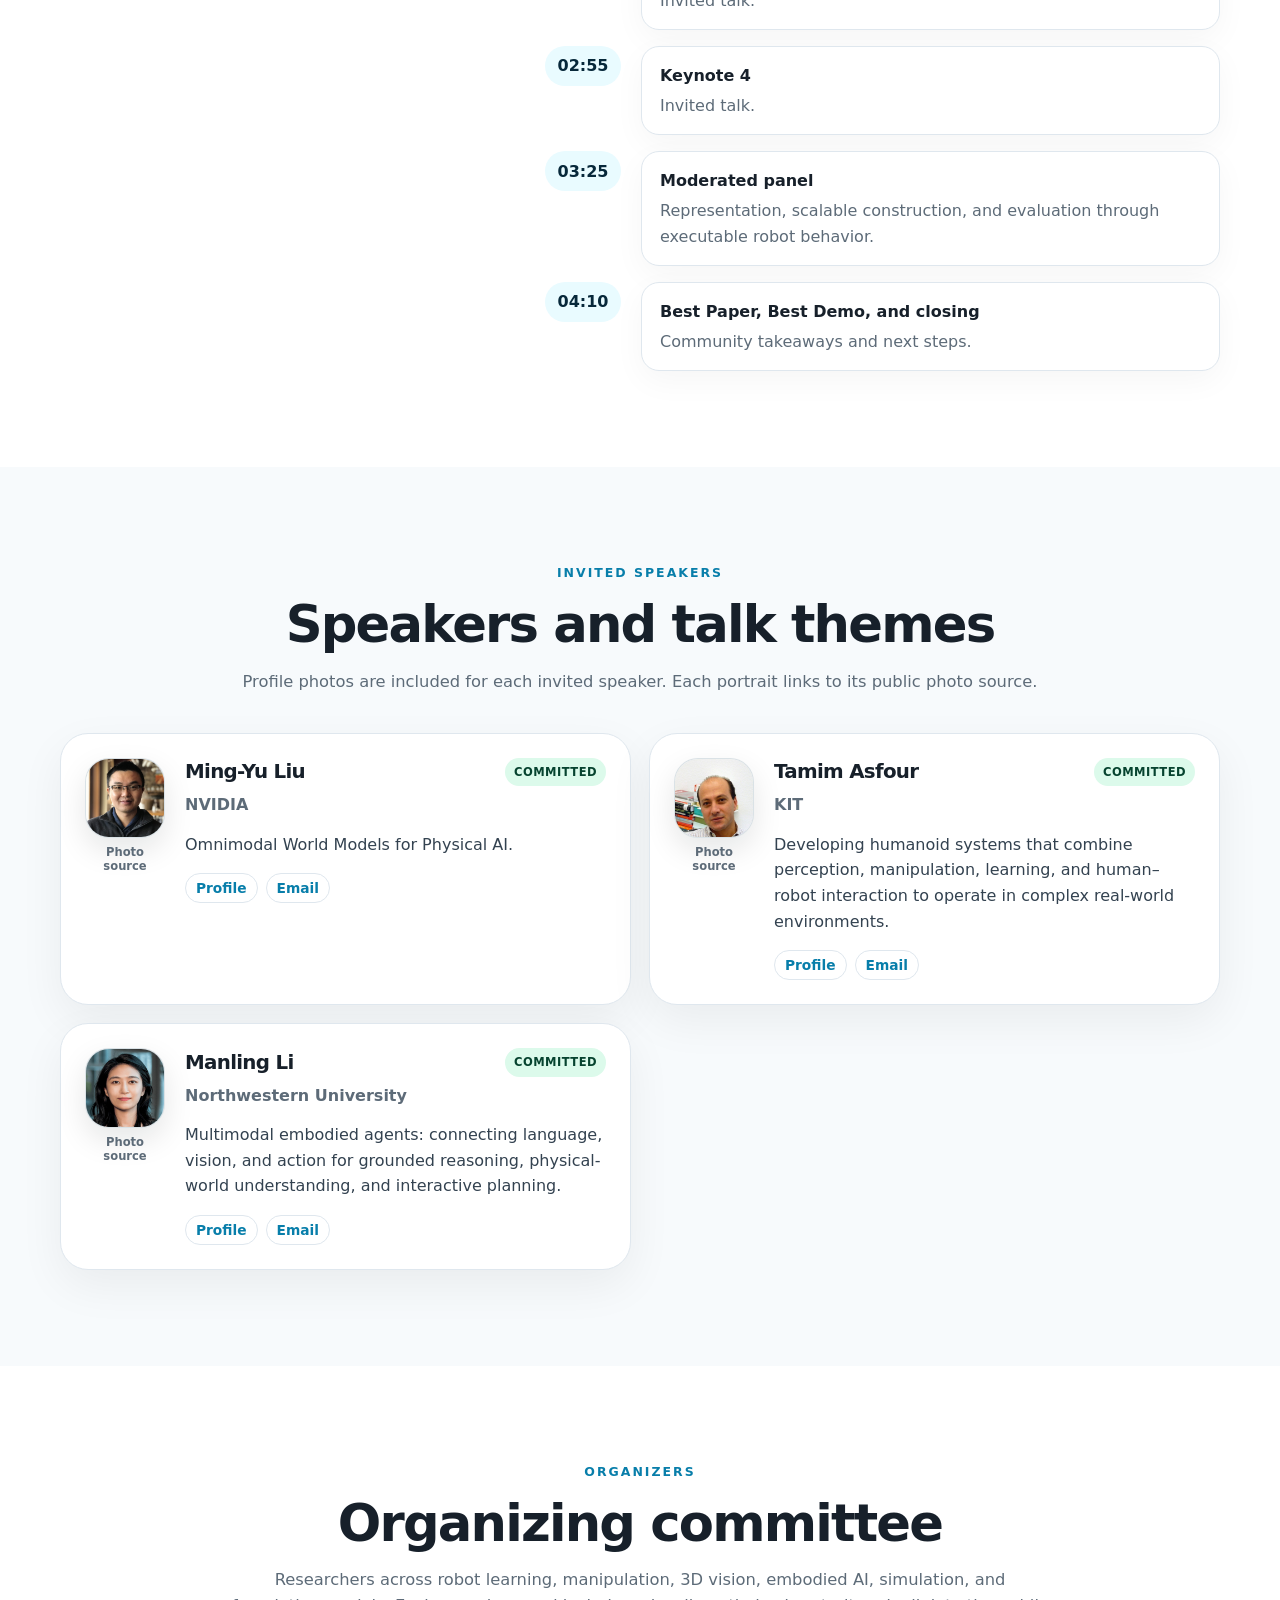
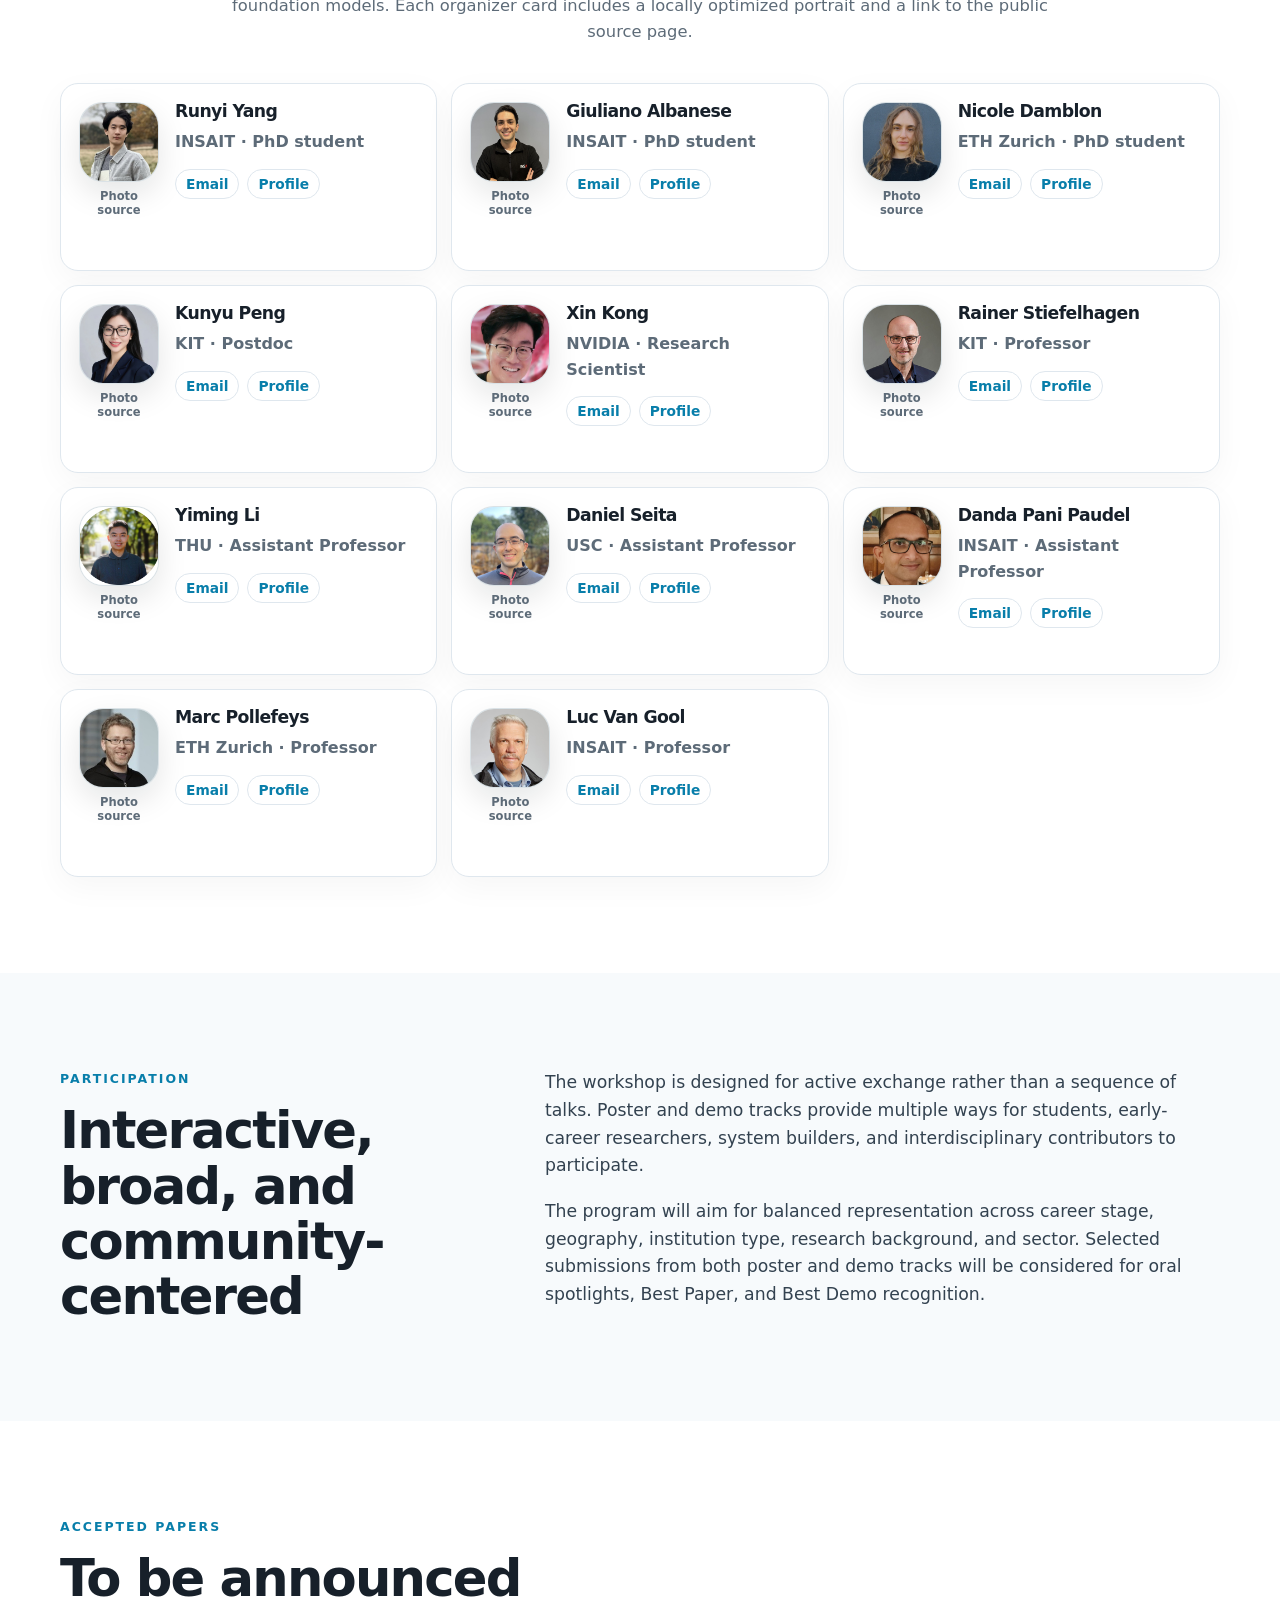
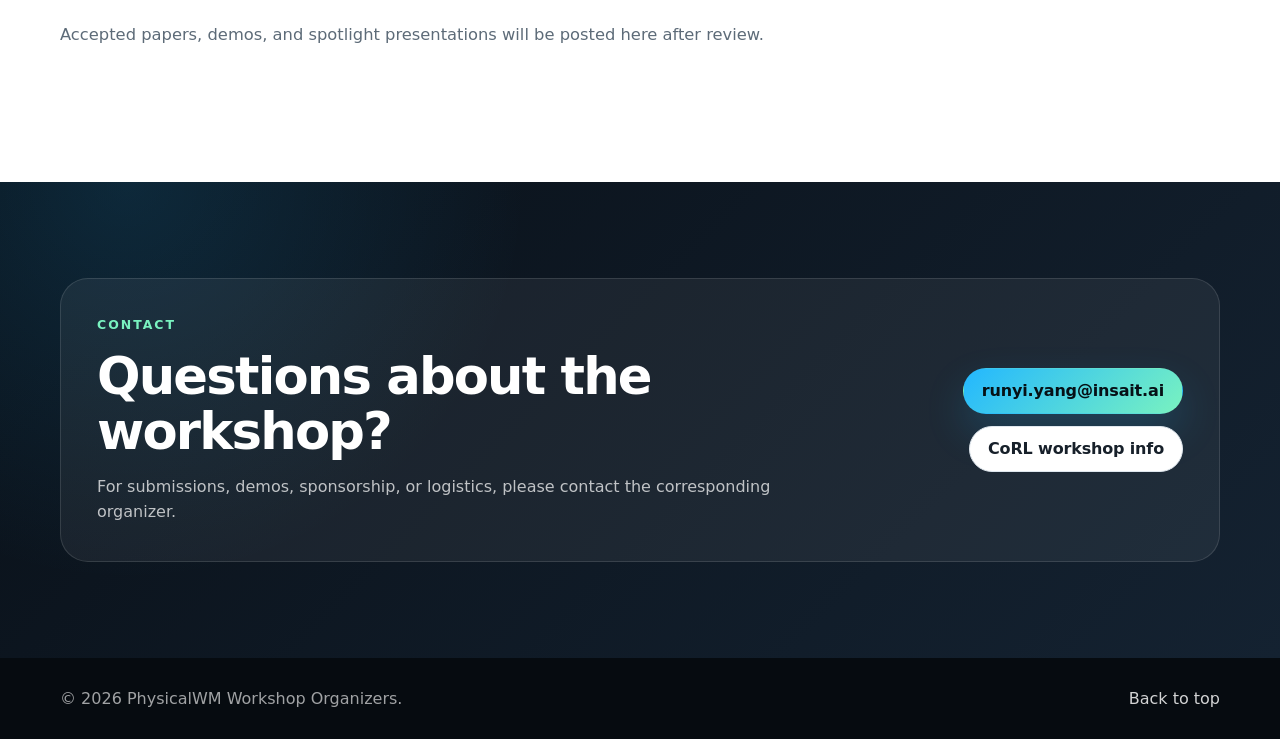
==== commit c8da81a3: "Remove Saining Xie references" ====
--- a/index.html
+++ b/index.html
@@ -225,23 +225,6 @@
         <div class="people-grid speakers-grid">
           <article class="person-card speaker-card">
             <figure class="portrait-wrap">
-              <a href="https://www.sainingxie.com/" rel="noopener" aria-label="Open Saining Xie profile">
-                <img class="portrait" src="assets/people/saining-xie.jpg" alt="Portrait of Saining Xie" loading="lazy" />
-              </a>
-              <figcaption><a href="https://www.sainingxie.com/" rel="noopener">Photo source</a></figcaption>
-            </figure>
-            <div class="person-body">
-              <div class="person-topline"><h3><a href="https://www.sainingxie.com/" rel="noopener">Saining Xie</a></h3><span class="status requested">Requested</span></div>
-              <p class="affiliation">AMI Labs &amp; NYU</p>
-              <p class="talk-title">World models for embodied intelligence: toward systems grounded in continuous sensory experience and real-world interaction.</p>
-              <div class="person-links">
-                <a href="https://www.sainingxie.com/" rel="noopener">Profile</a>
-                <a href="mailto:saining.xie@nyu.edu">Email</a>
-              </div>
-            </div>
-          </article>
-          <article class="person-card speaker-card">
-            <figure class="portrait-wrap">
               <a href="https://research.nvidia.com/person/ming-yu-liu" rel="noopener" aria-label="Open Ming-Yu Liu profile">
                 <img class="portrait" src="assets/people/ming-yu-liu.jpg" alt="Portrait of Ming-Yu Liu" loading="lazy" />
               </a>
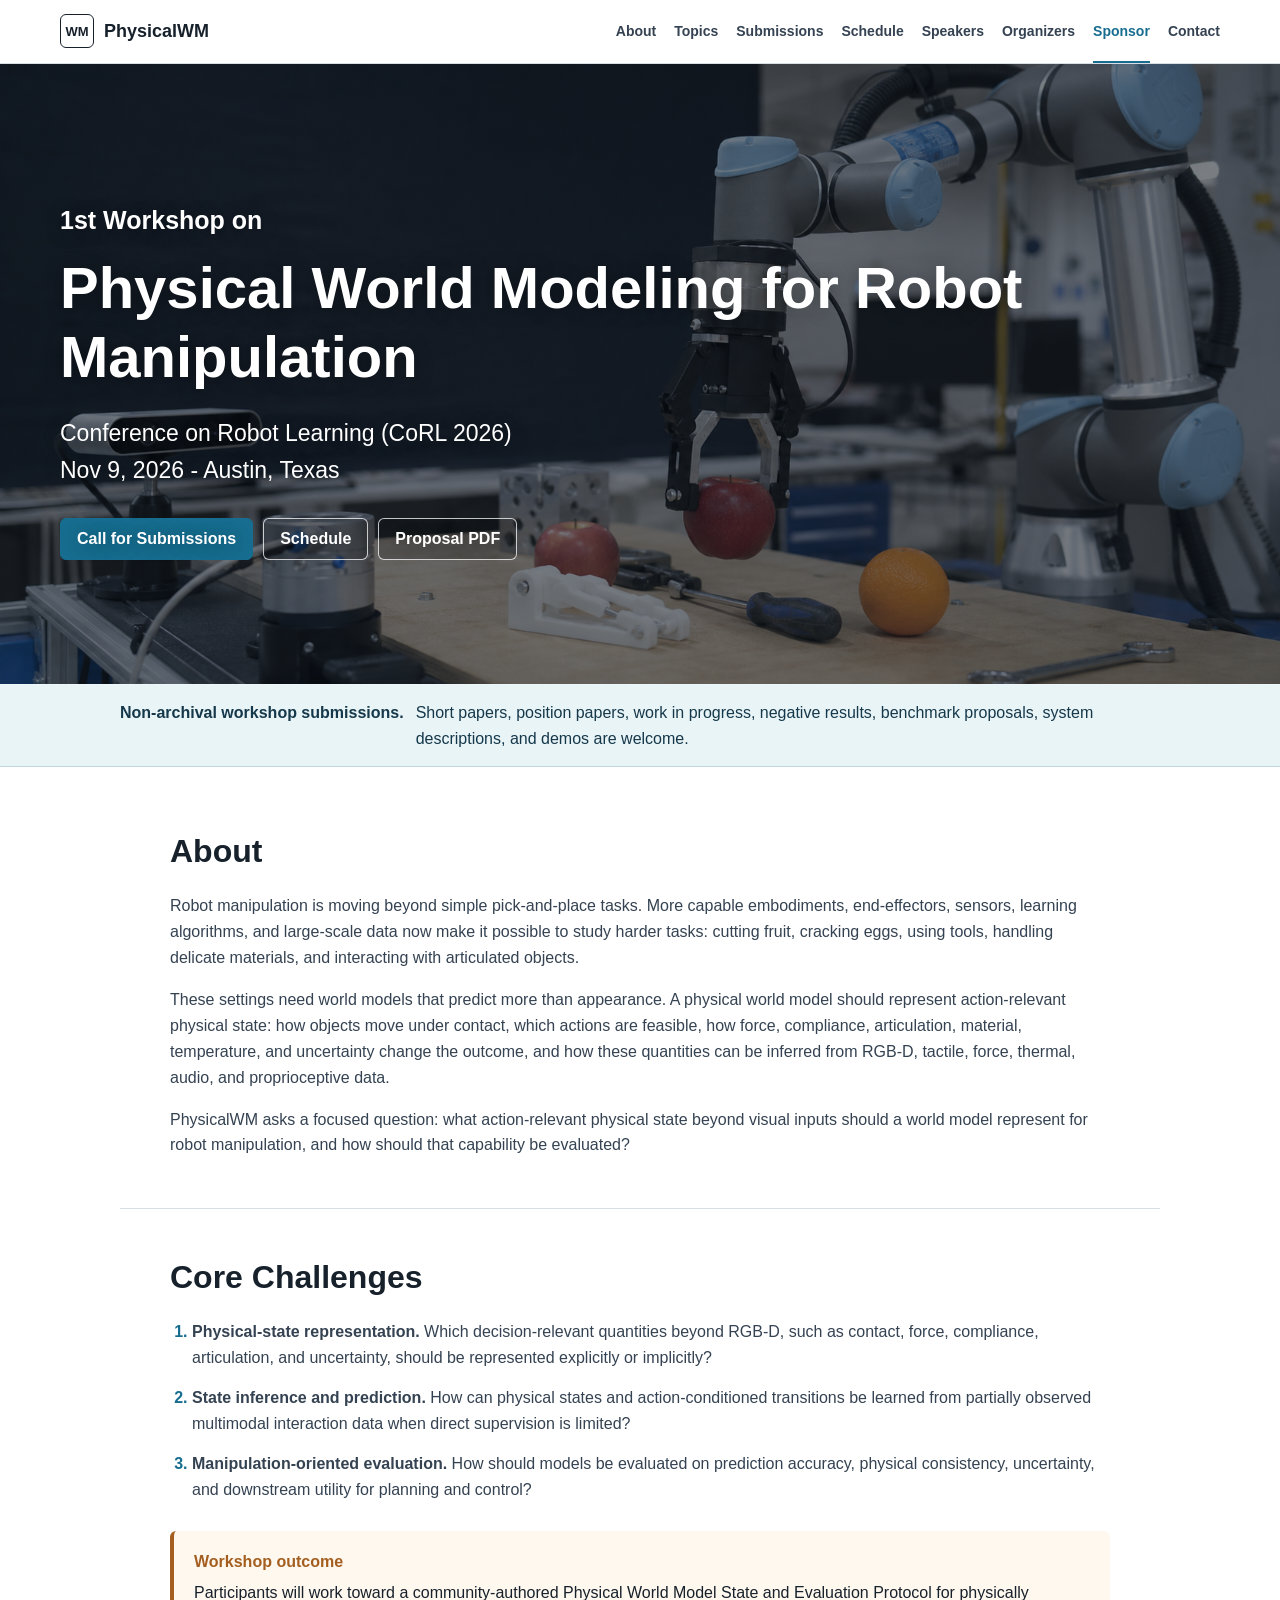
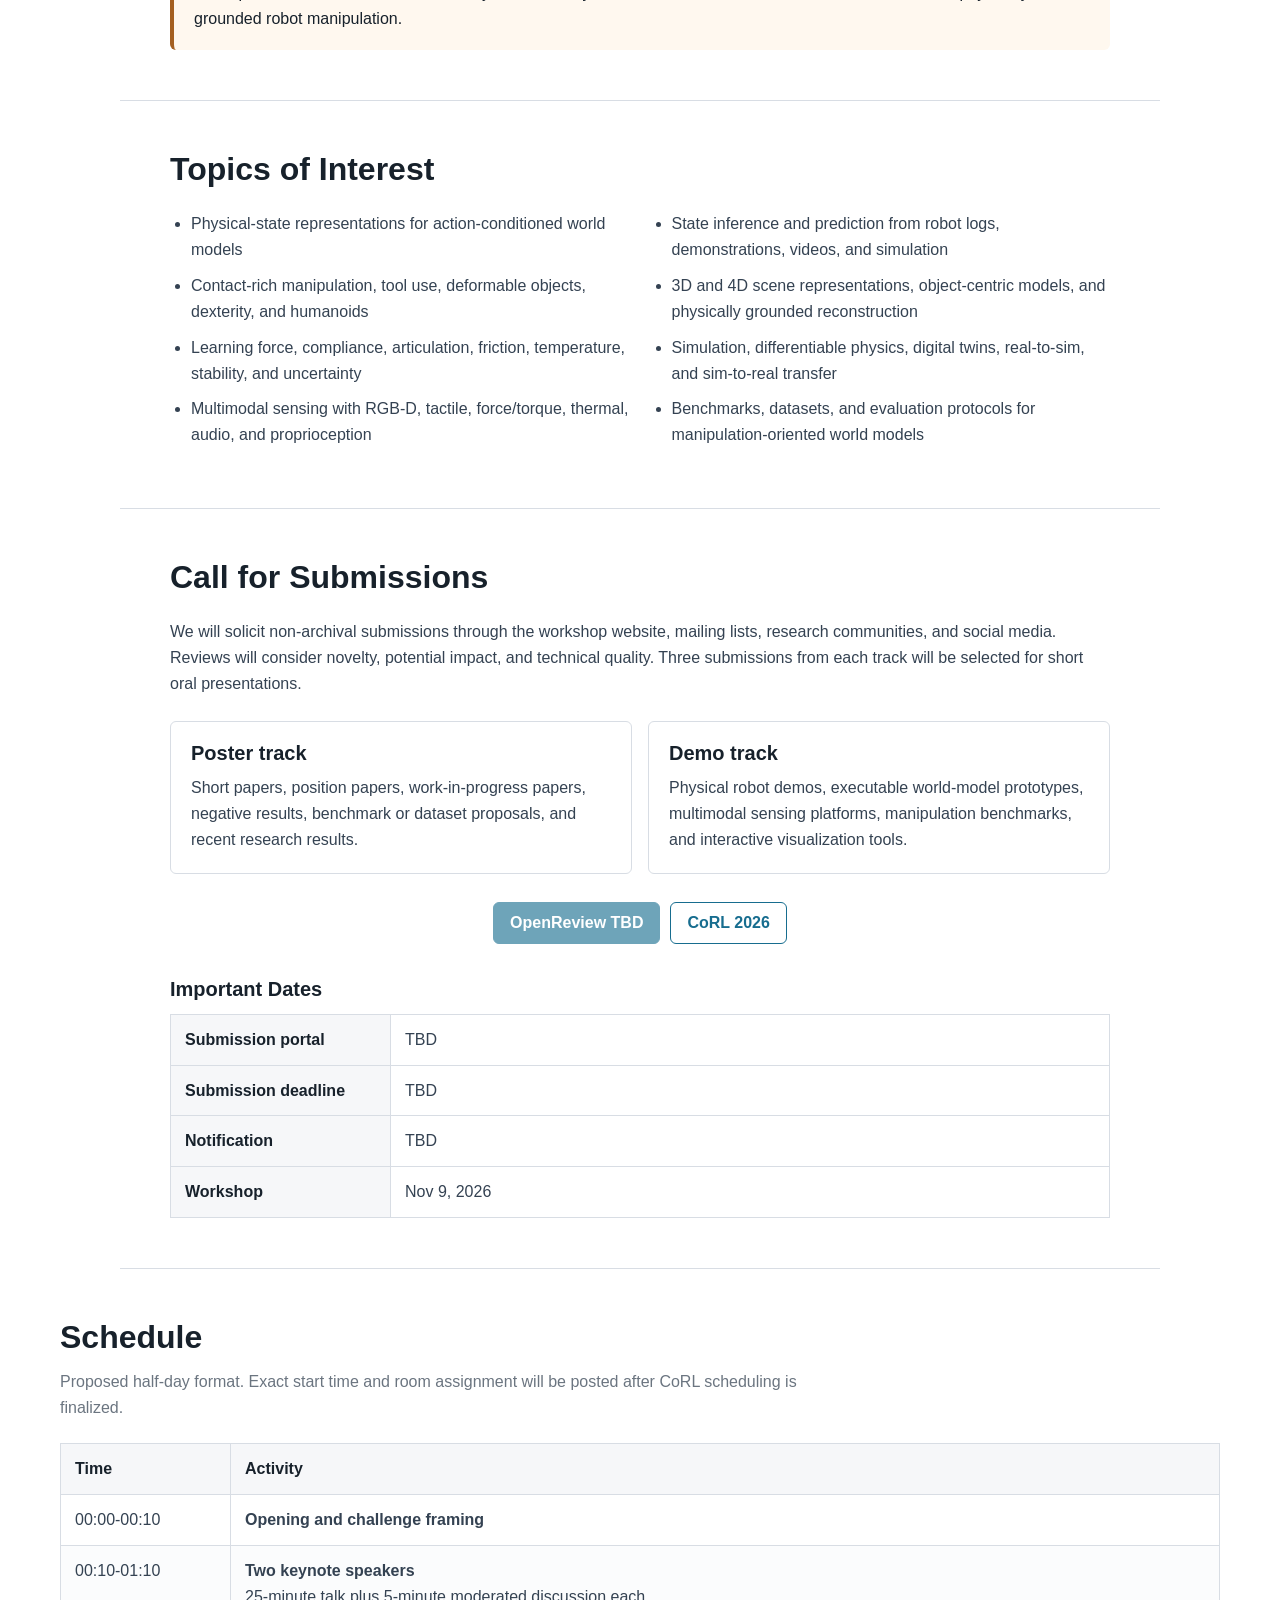
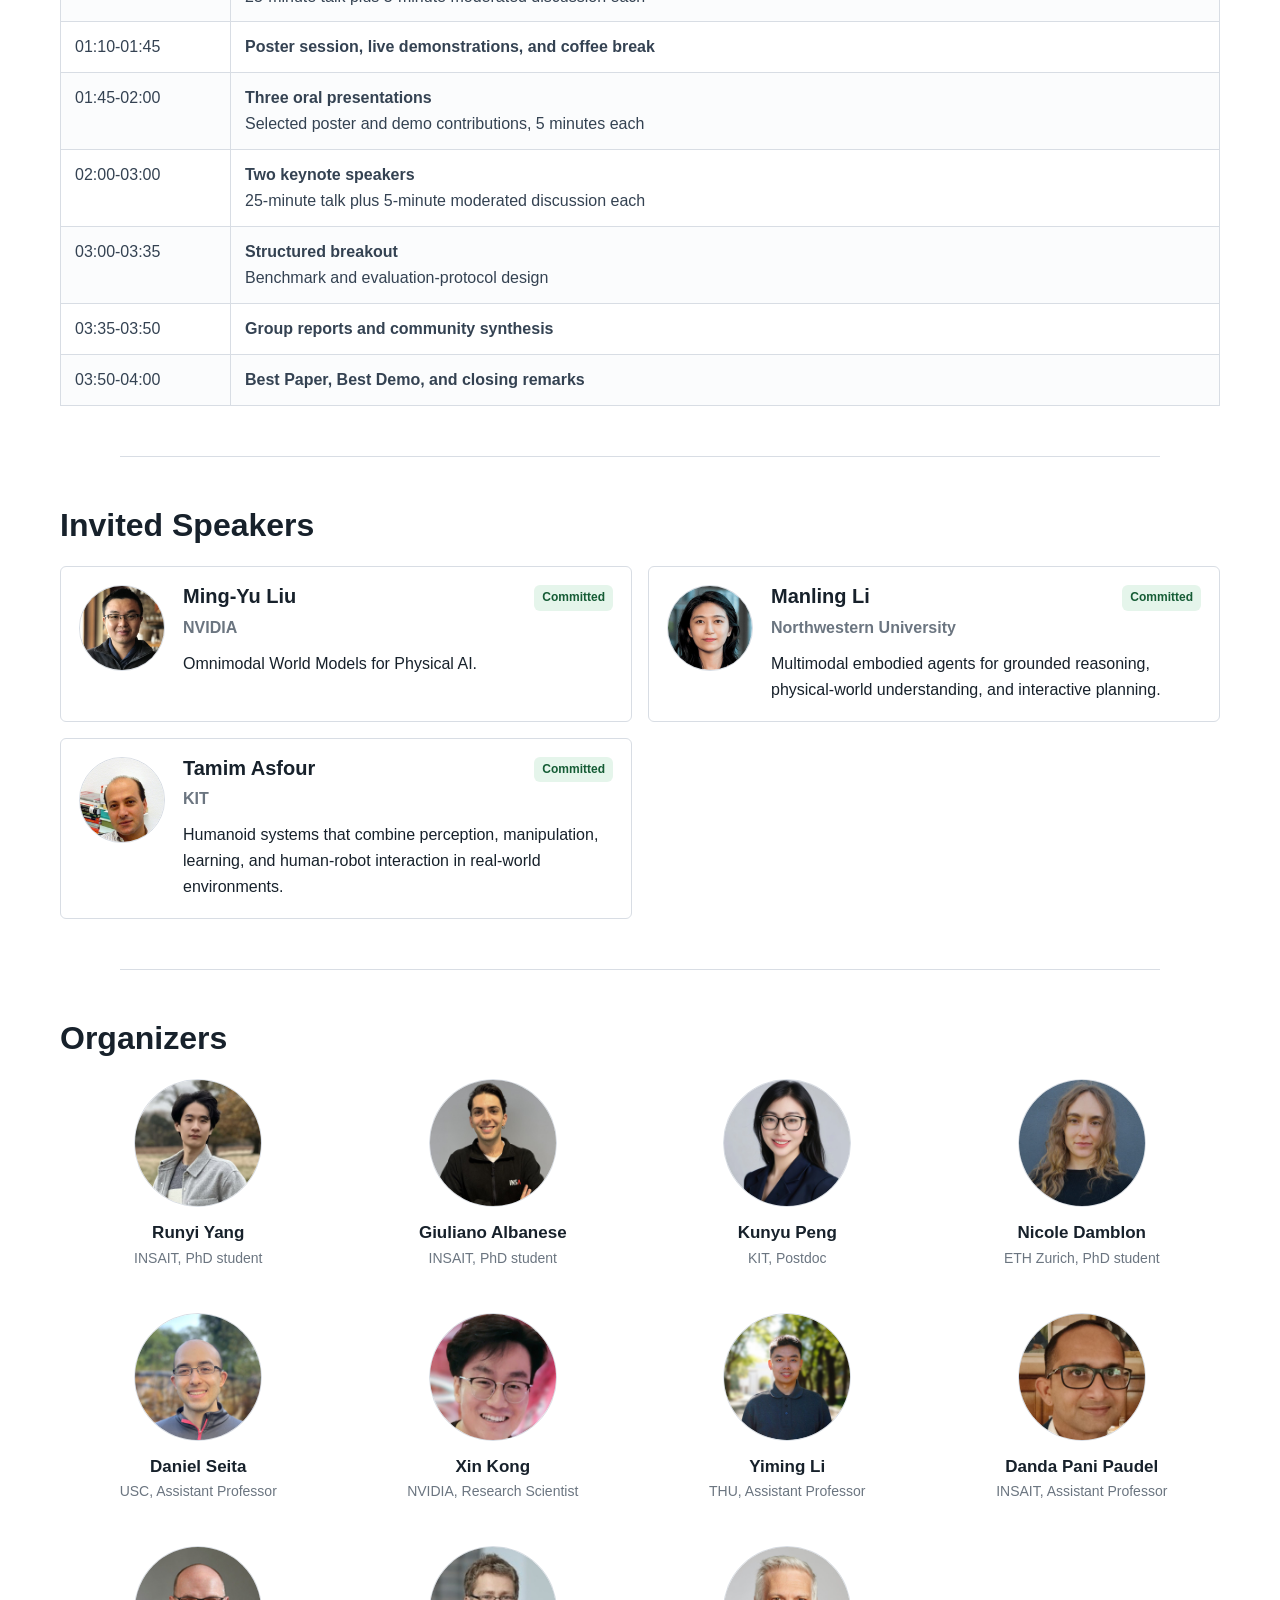
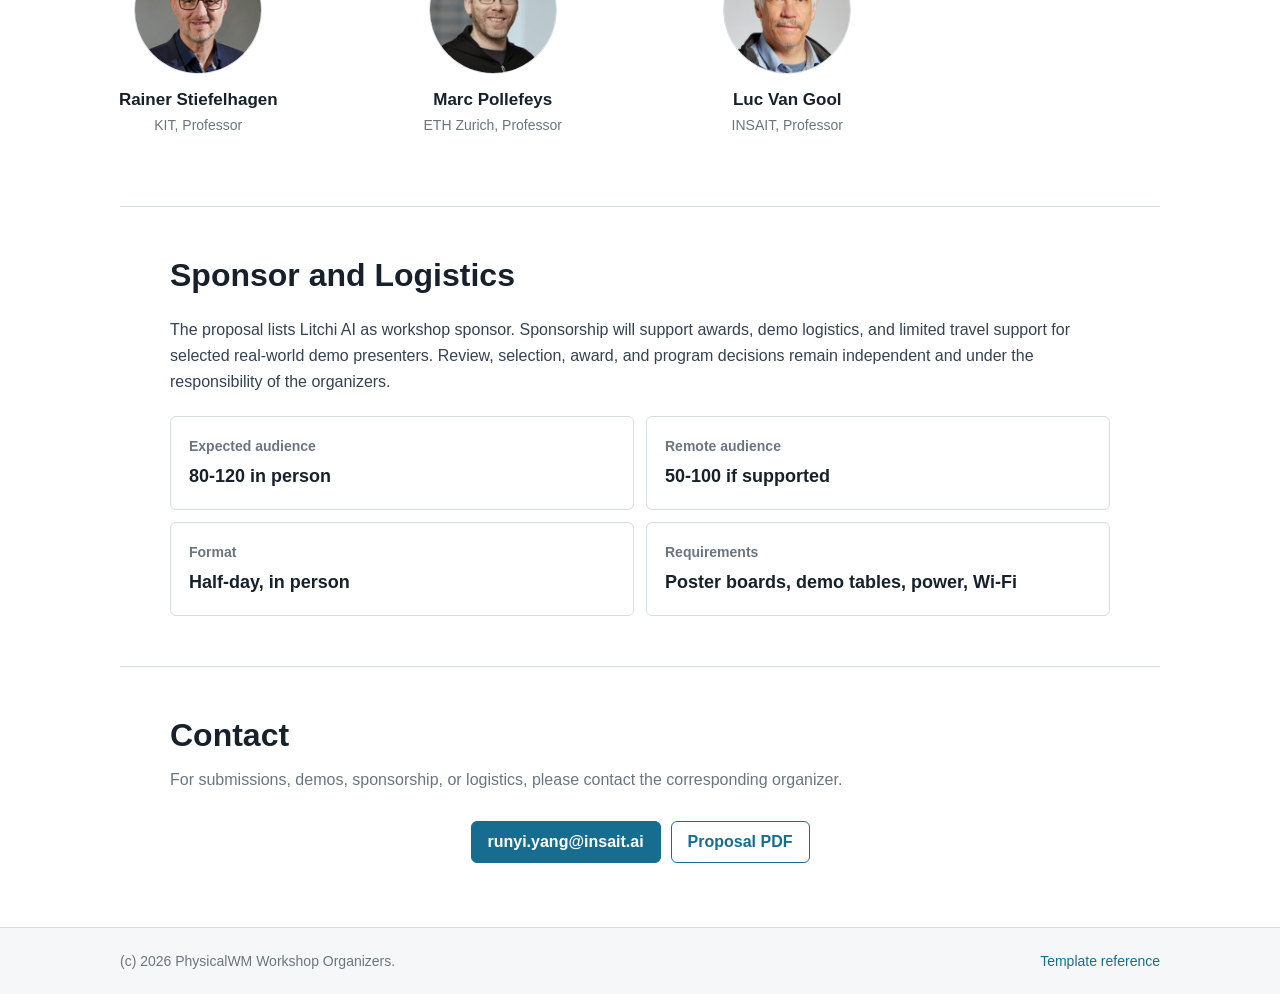
==== commit 6884589e: "Update workshop site design and assets" ====
--- a/index.html
+++ b/index.html
@@ -1,508 +1,340 @@
+<!-- Design reference: https://github.com/AwesomeDigitalTwin/AwesomeDigitalTwin.github.io -->
 <!doctype html>
 <html lang="en">
 <head>
   <meta charset="utf-8" />
   <meta name="viewport" content="width=device-width, initial-scale=1" />
-  <title>Physical World Modeling for Embodied Manipulation | CoRL 2026 Workshop</title>
-  <meta name="description" content="CoRL 2026 workshop on Physical World Modeling for Embodied Manipulation: physically grounded world models for robot learning, manipulation, multimodal sensing, simulation, and embodied AI." />
-  <meta name="theme-color" content="#0a1118" />
-  <meta property="og:title" content="Physical World Modeling for Embodied Manipulation" />
-  <meta property="og:description" content="A CoRL 2026 workshop on physical world models that support reliable embodied perception, prediction, planning, and robot manipulation." />
+  <title>Physical World Modeling for Robot Manipulation | CoRL 2026 Workshop</title>
+  <meta name="description" content="PhysicalWM, a CoRL 2026 workshop on physical world models for robot manipulation, multimodal physical state, action-conditioned prediction, and manipulation-oriented evaluation." />
+  <meta name="theme-color" content="#17212b" />
+  <meta property="og:title" content="Physical World Modeling for Robot Manipulation" />
+  <meta property="og:description" content="A CoRL 2026 workshop on action-relevant physical state for robot manipulation." />
   <meta property="og:type" content="website" />
   <link rel="icon" href="assets/favicon.svg" type="image/svg+xml" />
   <link rel="stylesheet" href="assets/styles.css" />
 </head>
-<body>
+<body id="top">
   <a class="skip-link" href="#main">Skip to content</a>
-  <header class="site-header" id="top">
+
+  <header class="site-header">
     <nav class="navbar" aria-label="Main navigation">
       <a class="brand" href="#top" aria-label="PhysicalWM home">
-        <span class="brand-mark">φWM</span>
+        <span class="brand-mark">WM</span>
         <span class="brand-text">PhysicalWM</span>
       </a>
       <button class="nav-toggle" aria-label="Open navigation" aria-expanded="false" aria-controls="nav-menu">
         <span></span><span></span><span></span>
       </button>
       <div class="nav-menu" id="nav-menu">
-        <a href="#overview">Overview</a>
+        <a href="#about">About</a>
         <a href="#topics">Topics</a>
-        <a href="#cfp">Call for Papers</a>
+        <a href="#cfp">Submissions</a>
         <a href="#schedule">Schedule</a>
         <a href="#speakers">Speakers</a>
         <a href="#organizers">Organizers</a>
+        <a href="#sponsor">Sponsor</a>
         <a href="#contact">Contact</a>
       </div>
     </nav>
   </header>
 
   <main id="main">
-    <section class="hero section-pad">
-      <div class="hero-grid">
-        <div class="hero-copy">
-          <div class="eyebrow">CoRL 2026 Workshop · Austin, Texas</div>
-          <h1>Physical World Modeling for Embodied Manipulation</h1>
-          <p class="hero-lede">
-            Toward world models that do more than predict pixels: models that expose physically actionable state, reason about interventions, and support reliable robot behavior in contact-rich real-world environments.
-          </p>
-          <div class="hero-actions" aria-label="Primary actions">
-            <a class="button button-primary" href="#cfp">Call for Papers</a>
-            <a class="button button-secondary" href="#speakers">Invited Speakers</a>
-            <a class="button button-ghost" href="assets/physicalwm-corl2026-proposal.pdf">Proposal PDF</a>
-          </div>
-        </div>
-        <div class="hero-panel" aria-label="Workshop facts">
-          <img src="assets/hero-physicalwm.svg" alt="Abstract diagram of physical world modeling for embodied manipulation" />
-          <div class="fact-grid">
-            <div>
-              <span class="fact-label">Date</span>
-              <strong>Nov 9, 2026</strong>
-            </div>
-            <div>
-              <span class="fact-label">Venue</span>
-              <strong>JW Marriott Austin</strong>
-            </div>
-            <div>
-              <span class="fact-label">Format</span>
-              <strong>Half-day · In person</strong>
-            </div>
-            <div>
-              <span class="fact-label">Room</span>
-              <strong>TBD</strong>
-            </div>
-          </div>
+    <section class="hero" aria-label="Workshop introduction">
+      <div class="hero-content">
+        <p class="hero-kicker">1st Workshop on</p>
+        <h1>Physical World Modeling for Robot Manipulation</h1>
+        <p class="hero-subtitle">
+          Conference on Robot Learning (CoRL 2026)<br />
+          Nov 9, 2026 - Austin, Texas
+        </p>
+        <div class="hero-actions" aria-label="Primary actions">
+          <a class="button button-primary" href="#cfp">Call for Submissions</a>
+          <a class="button button-secondary" href="#schedule">Schedule</a>
+          <a class="button button-secondary" href="assets/physicalwm-corl2026-proposal.pdf">Proposal PDF</a>
         </div>
       </div>
     </section>
 
     <section class="notice" aria-label="Workshop announcement">
       <div class="container notice-inner">
-        <strong>Submissions are non-archival.</strong>
-        <span>We welcome short papers, position papers, work in progress, negative results, benchmark and dataset proposals, system descriptions, and live demo submissions.</span>
-      </div>
-    </section>
-
-    <section class="section section-pad" id="overview">
-      <div class="container two-col">
-        <div>
-          <p class="section-kicker">Overview</p>
-          <h2>Why physical world modeling?</h2>
-        </div>
+        <strong>Non-archival workshop submissions.</strong>
+        <span>Short papers, position papers, work in progress, negative results, benchmark proposals, system descriptions, and demos are welcome.</span>
+      </div>
+    </section>
+
+    <section class="section section-flush" id="about">
+      <div class="container narrow">
+        <h2>About</h2>
         <div class="rich-text">
           <p>
-            World models for embodied agents are advancing through video prediction, 3D and 4D scene representation, and robot-specific action-conditioned modeling. Manipulation, however, requires more than visual appearance or geometry: robots must estimate how the world responds to contact, force, motion, material properties, articulation, stability, and uncertainty.
-          </p>
-          <p>
-            This workshop brings together researchers in robot learning, manipulation, computer vision, graphics, simulation, physical reasoning, multimodal learning, and foundation models to clarify what physically grounded world models should represent, how they should be built at scale, and how they should be evaluated through executable robot behavior.
-          </p>
-        </div>
-      </div>
-    </section>
-
-    <section class="section section-pad section-muted" id="questions">
-      <div class="container">
-        <div class="section-heading centered">
-          <p class="section-kicker">Core challenges</p>
-          <h2>Research questions</h2>
-          <p>Physical world modeling sits between visual prediction, spatial reconstruction, simulation, and robot control. The workshop centers on three connected questions.</p>
-        </div>
-        <div class="cards three">
-          <article class="card challenge-card">
-            <span class="card-index">01</span>
-            <h3>Representation</h3>
-            <p>What is a physical world model? What variables should it encode beyond images and 3D geometry so that an embodied agent can predict, plan, adapt, and act?</p>
-            <ul class="tag-list">
-              <li>Contact</li><li>Mass</li><li>Friction</li><li>Stability</li><li>Affordance</li><li>Uncertainty</li>
-            </ul>
-          </article>
-          <article class="card challenge-card">
-            <span class="card-index">02</span>
-            <h3>Construction</h3>
-            <p>How can unstructured physical observations from cameras, robot logs, human videos, and simulators become robot-usable world state at scale?</p>
-            <ul class="tag-list">
-              <li>3D reconstruction</li><li>Gaussian scenes</li><li>Digital twins</li><li>Real-to-sim-to-real</li>
-            </ul>
-          </article>
-          <article class="card challenge-card">
-            <span class="card-index">03</span>
-            <h3>Evaluation</h3>
-            <p>How should models be tested when the goal is not only visual plausibility, but reliable physical observations, action feasibility, and successful real-world manipulation?</p>
-            <ul class="tag-list">
-              <li>Benchmarks</li><li>Demos</li><li>Policy rollouts</li><li>Robot behavior</li>
-            </ul>
-          </article>
-        </div>
-      </div>
-    </section>
-
-    <section class="section section-pad" id="topics">
-      <div class="container">
-        <div class="section-heading">
-          <p class="section-kicker">Topics of interest</p>
-          <h2>Contributions we encourage</h2>
-        </div>
-        <div class="topic-grid">
-          <div class="topic"><span></span>Physical state representation for world models</div>
-          <div class="topic"><span></span>Action-conditioned prediction, planning, and control</div>
-          <div class="topic"><span></span>Contact-rich manipulation, tool use, dexterity, and humanoids</div>
-          <div class="topic"><span></span>Multimodal sensing: RGB-D, tactile, force/torque, proprioception, audio</div>
-          <div class="topic"><span></span>3D/4D reconstruction, scene representations, and object-centric models</div>
-          <div class="topic"><span></span>Differentiable simulation, digital twins, real-to-sim, and sim-to-real</div>
-          <div class="topic"><span></span>Vision-language-action systems and multimodal foundation models</div>
-          <div class="topic"><span></span>Embodied datasets, physical reasoning benchmarks, and evaluation protocols</div>
-        </div>
-      </div>
-    </section>
-
-    <section class="section section-pad section-muted" id="cfp">
-      <div class="container two-col gap-large">
-        <div>
-          <p class="section-kicker">Call for papers</p>
-          <h2>Submission tracks</h2>
-          <p class="section-note">Submission portal, deadlines, and formatting details will be updated after final workshop scheduling.</p>
-          <div class="button-row">
-            <a class="button button-primary disabled" aria-disabled="true" href="#cfp">OpenReview TBD</a>
-            <a class="button button-secondary" href="https://www.corl.org/">CoRL 2026</a>
-          </div>
-        </div>
-        <div class="submission-stack">
-          <article class="submission-card">
+            Robot manipulation is moving beyond simple pick-and-place tasks. More capable embodiments, end-effectors, sensors, learning algorithms, and large-scale data now make it possible to study harder tasks: cutting fruit, cracking eggs, using tools, handling delicate materials, and interacting with articulated objects.
+          </p>
+          <p>
+            These settings need world models that predict more than appearance. A physical world model should represent action-relevant physical state: how objects move under contact, which actions are feasible, how force, compliance, articulation, material, temperature, and uncertainty change the outcome, and how these quantities can be inferred from RGB-D, tactile, force, thermal, audio, and proprioceptive data.
+          </p>
+          <p>
+            PhysicalWM asks a focused question: what action-relevant physical state beyond visual inputs should a world model represent for robot manipulation, and how should that capability be evaluated?
+          </p>
+        </div>
+      </div>
+    </section>
+
+    <hr class="half-rule" />
+
+    <section class="section" id="questions">
+      <div class="container narrow">
+        <h2>Core Challenges</h2>
+        <ol class="question-list">
+          <li>
+            <strong>Physical-state representation.</strong>
+            Which decision-relevant quantities beyond RGB-D, such as contact, force, compliance, articulation, and uncertainty, should be represented explicitly or implicitly?
+          </li>
+          <li>
+            <strong>State inference and prediction.</strong>
+            How can physical states and action-conditioned transitions be learned from partially observed multimodal interaction data when direct supervision is limited?
+          </li>
+          <li>
+            <strong>Manipulation-oriented evaluation.</strong>
+            How should models be evaluated on prediction accuracy, physical consistency, uncertainty, and downstream utility for planning and control?
+          </li>
+        </ol>
+        <div class="outcome-box">
+          <span>Workshop outcome</span>
+          <p>Participants will work toward a community-authored Physical World Model State and Evaluation Protocol for physically grounded robot manipulation.</p>
+        </div>
+      </div>
+    </section>
+
+    <hr class="half-rule" />
+
+    <section class="section" id="topics">
+      <div class="container narrow">
+        <h2>Topics of Interest</h2>
+        <ul class="topic-list">
+          <li>Physical-state representations for action-conditioned world models</li>
+          <li>Contact-rich manipulation, tool use, deformable objects, dexterity, and humanoids</li>
+          <li>Learning force, compliance, articulation, friction, temperature, stability, and uncertainty</li>
+          <li>Multimodal sensing with RGB-D, tactile, force/torque, thermal, audio, and proprioception</li>
+          <li>State inference and prediction from robot logs, demonstrations, videos, and simulation</li>
+          <li>3D and 4D scene representations, object-centric models, and physically grounded reconstruction</li>
+          <li>Simulation, differentiable physics, digital twins, real-to-sim, and sim-to-real transfer</li>
+          <li>Benchmarks, datasets, and evaluation protocols for manipulation-oriented world models</li>
+        </ul>
+      </div>
+    </section>
+
+    <hr class="half-rule" />
+
+    <section class="section" id="cfp">
+      <div class="container narrow">
+        <h2>Call for Submissions</h2>
+        <div class="rich-text">
+          <p>
+            We will solicit non-archival submissions through the workshop website, mailing lists, research communities, and social media. Reviews will consider novelty, potential impact, and technical quality. Three submissions from each track will be selected for short oral presentations.
+          </p>
+        </div>
+
+        <div class="track-grid" aria-label="Submission tracks">
+          <article class="track">
             <h3>Poster track</h3>
-            <p>Short papers, position papers, work-in-progress papers, negative results, benchmark or dataset proposals, and research papers on physical world modeling for embodied manipulation.</p>
-            <dl>
-              <div><dt>Suggested length</dt><dd>4 pages or 8 pages + references</dd></div>
-              <div><dt>Presentation</dt><dd>Poster session; selected papers receive short oral talks</dd></div>
-            </dl>
-          </article>
-          <article class="submission-card">
+            <p>Short papers, position papers, work-in-progress papers, negative results, benchmark or dataset proposals, and recent research results.</p>
+          </article>
+          <article class="track">
             <h3>Demo track</h3>
-            <p>Physical robot demos, executable world-model prototypes, multimodal sensing systems, manipulation benchmarks, real-to-sim-to-real examples, and interactive visualizations.</p>
-            <dl>
-              <div><dt>Suggested format</dt><dd>System or demo description</dd></div>
-              <div><dt>Presentation</dt><dd>Parallel demo session; selected demos receive short oral talks</dd></div>
-            </dl>
-          </article>
-        </div>
-      </div>
-      <div class="container dates-wrap">
-        <h3>Important dates</h3>
-        <div class="dates-grid" role="list">
-          <div role="listitem"><span>Submission portal</span><strong>TBD</strong></div>
-          <div role="listitem"><span>Submission deadline</span><strong>TBD</strong></div>
-          <div role="listitem"><span>Notification</span><strong>TBD</strong></div>
-          <div role="listitem"><span>Workshop</span><strong>Nov 9, 2026</strong></div>
-        </div>
-      </div>
-    </section>
-
-    <section class="section section-pad" id="schedule">
-      <div class="container two-col gap-large">
-        <div>
-          <p class="section-kicker">Program</p>
-          <h2>Tentative half-day schedule</h2>
-          <p class="section-note">Exact times and room assignment are TBD. The format emphasizes invited talks, contributed spotlight presentations, posters, live demos, coffee-break interaction, and community discussion.</p>
-        </div>
-        <ol class="timeline">
-          <li><time>00:00</time><div><strong>Opening remarks</strong><span>Workshop motivation and community goals.</span></div></li>
-          <li><time>00:10</time><div><strong>Keynote 1</strong><span>Invited talk.</span></div></li>
-          <li><time>00:40</time><div><strong>Keynote 2</strong><span>Invited talk.</span></div></li>
-          <li><time>01:10</time><div><strong>Poster and demo spotlights</strong><span>Short oral presentations for selected submissions.</span></div></li>
-          <li><time>01:40</time><div><strong>Coffee break + poster/demo session</strong><span>Parallel poster and live demo interaction.</span></div></li>
-          <li><time>02:25</time><div><strong>Keynote 3</strong><span>Invited talk.</span></div></li>
-          <li><time>02:55</time><div><strong>Keynote 4</strong><span>Invited talk.</span></div></li>
-          <li><time>03:25</time><div><strong>Moderated panel</strong><span>Representation, scalable construction, and evaluation through executable robot behavior.</span></div></li>
-          <li><time>04:10</time><div><strong>Best Paper, Best Demo, and closing</strong><span>Community takeaways and next steps.</span></div></li>
-        </ol>
-      </div>
-    </section>
-
-    <section class="section section-pad section-muted" id="speakers">
-      <div class="container">
-        <div class="section-heading centered">
-          <p class="section-kicker">Invited speakers</p>
-          <h2>Speakers and talk themes</h2>
-          <p>Profile photos are included for each invited speaker. Each portrait links to its public photo source.</p>
-        </div>
+            <p>Physical robot demos, executable world-model prototypes, multimodal sensing platforms, manipulation benchmarks, and interactive visualization tools.</p>
+          </article>
+        </div>
+
+        <div class="button-row">
+          <a class="button button-primary disabled" aria-disabled="true" href="#cfp">OpenReview TBD</a>
+          <a class="button button-secondary button-on-light" href="https://www.corl.org/" target="_blank" rel="noopener">CoRL 2026</a>
+        </div>
+
+        <h3 class="subsection-title">Important Dates</h3>
+        <div class="table-wrap">
+          <table class="info-table">
+            <tbody>
+              <tr><th scope="row">Submission portal</th><td>TBD</td></tr>
+              <tr><th scope="row">Submission deadline</th><td>TBD</td></tr>
+              <tr><th scope="row">Notification</th><td>TBD</td></tr>
+              <tr><th scope="row">Workshop</th><td>Nov 9, 2026</td></tr>
+            </tbody>
+          </table>
+        </div>
+      </div>
+    </section>
+
+    <hr class="half-rule" />
+
+    <section class="section" id="schedule">
+      <div class="container wide">
+        <h2>Schedule</h2>
+        <p class="section-note">Proposed half-day format. Exact start time and room assignment will be posted after CoRL scheduling is finalized.</p>
+        <div class="table-wrap">
+          <table class="schedule-table">
+            <thead>
+              <tr>
+                <th scope="col">Time</th>
+                <th scope="col">Activity</th>
+              </tr>
+            </thead>
+            <tbody>
+              <tr><td>00:00-00:10</td><td><strong>Opening and challenge framing</strong></td></tr>
+              <tr><td>00:10-01:10</td><td><strong>Two keynote speakers</strong><br />25-minute talk plus 5-minute moderated discussion each</td></tr>
+              <tr><td>01:10-01:45</td><td><strong>Poster session, live demonstrations, and coffee break</strong></td></tr>
+              <tr><td>01:45-02:00</td><td><strong>Three oral presentations</strong><br />Selected poster and demo contributions, 5 minutes each</td></tr>
+              <tr><td>02:00-03:00</td><td><strong>Two keynote speakers</strong><br />25-minute talk plus 5-minute moderated discussion each</td></tr>
+              <tr><td>03:00-03:35</td><td><strong>Structured breakout</strong><br />Benchmark and evaluation-protocol design</td></tr>
+              <tr><td>03:35-03:50</td><td><strong>Group reports and community synthesis</strong></td></tr>
+              <tr><td>03:50-04:00</td><td><strong>Best Paper, Best Demo, and closing remarks</strong></td></tr>
+            </tbody>
+          </table>
+        </div>
+      </div>
+    </section>
+
+    <hr class="half-rule" />
+
+    <section class="section" id="speakers">
+      <div class="container wide">
+        <h2>Invited Speakers</h2>
         <div class="people-grid speakers-grid">
-          <article class="person-card speaker-card">
+          <article class="person-card">
             <figure class="portrait-wrap">
-              <a href="https://research.nvidia.com/person/ming-yu-liu" rel="noopener" aria-label="Open Ming-Yu Liu profile">
-                <img class="portrait" src="assets/people/ming-yu-liu.jpg" alt="Portrait of Ming-Yu Liu" loading="lazy" />
+              <a href="https://research.nvidia.com/person/ming-yu-liu" target="_blank" rel="noopener" aria-label="Open Ming-Yu Liu profile">
+                <img class="portrait" src="assets/people/ming-yu-liu.jpg" alt="Portrait of Ming-Yu Liu" />
               </a>
-              <figcaption><a href="https://research.nvidia.com/person/ming-yu-liu" rel="noopener">Photo source</a></figcaption>
             </figure>
-            <div class="person-body">
-              <div class="person-topline"><h3><a href="https://research.nvidia.com/person/ming-yu-liu" rel="noopener">Ming-Yu Liu</a></h3><span class="status confirmed">Committed</span></div>
+            <div>
+              <div class="person-topline"><h3><a href="https://research.nvidia.com/person/ming-yu-liu" target="_blank" rel="noopener">Ming-Yu Liu</a></h3><span class="status confirmed">Committed</span></div>
               <p class="affiliation">NVIDIA</p>
-              <p class="talk-title">Omnimodal World Models for Physical AI.</p>
-              <div class="person-links">
-                <a href="https://research.nvidia.com/person/ming-yu-liu" rel="noopener">Profile</a>
-                <a href="mailto:mingyul@nvidia.com">Email</a>
-              </div>
+              <p>Omnimodal World Models for Physical AI.</p>
             </div>
           </article>
-          <article class="person-card speaker-card">
+
+          <article class="person-card">
             <figure class="portrait-wrap">
-              <a href="https://h2t.iar.kit.edu/tamim-asfour.php" rel="noopener" aria-label="Open Tamim Asfour profile">
-                <img class="portrait" src="assets/people/tamim-asfour.jpg" alt="Portrait of Tamim Asfour" loading="lazy" />
+              <a href="https://www.mccormick.northwestern.edu/research-faculty/directory/profiles/li-manling.html" target="_blank" rel="noopener" aria-label="Open Manling Li profile">
+                <img class="portrait" src="assets/people/manling-li.jpg" alt="Portrait of Manling Li" />
               </a>
-              <figcaption><a href="https://h2t.iar.kit.edu/tamim-asfour.php" rel="noopener">Photo source</a></figcaption>
             </figure>
-            <div class="person-body">
-              <div class="person-topline"><h3><a href="https://h2t.iar.kit.edu/tamim-asfour.php" rel="noopener">Tamim Asfour</a></h3><span class="status confirmed">Committed</span></div>
+            <div>
+              <div class="person-topline"><h3><a href="https://www.mccormick.northwestern.edu/research-faculty/directory/profiles/li-manling.html" target="_blank" rel="noopener">Manling Li</a></h3><span class="status confirmed">Committed</span></div>
+              <p class="affiliation">Northwestern University</p>
+              <p>Multimodal embodied agents for grounded reasoning, physical-world understanding, and interactive planning.</p>
+            </div>
+          </article>
+
+          <article class="person-card">
+            <figure class="portrait-wrap">
+              <a href="https://h2t.iar.kit.edu/tamim-asfour.php" target="_blank" rel="noopener" aria-label="Open Tamim Asfour profile">
+                <img class="portrait" src="assets/people/tamim-asfour.jpg" alt="Portrait of Tamim Asfour" />
+              </a>
+            </figure>
+            <div>
+              <div class="person-topline"><h3><a href="https://h2t.iar.kit.edu/tamim-asfour.php" target="_blank" rel="noopener">Tamim Asfour</a></h3><span class="status confirmed">Committed</span></div>
               <p class="affiliation">KIT</p>
-              <p class="talk-title">Developing humanoid systems that combine perception, manipulation, learning, and human–robot interaction to operate in complex real-world environments.</p>
-              <div class="person-links">
-                <a href="https://h2t.iar.kit.edu/tamim-asfour.php" rel="noopener">Profile</a>
-                <a href="mailto:asfour@kit.edu">Email</a>
-              </div>
+              <p>Humanoid systems that combine perception, manipulation, learning, and human-robot interaction in real-world environments.</p>
             </div>
           </article>
-          <article class="person-card speaker-card">
-            <figure class="portrait-wrap">
-              <a href="https://www.mccormick.northwestern.edu/research-faculty/directory/profiles/li-manling.html" rel="noopener" aria-label="Open Manling Li profile">
-                <img class="portrait" src="assets/people/manling-li.jpg" alt="Portrait of Manling Li" loading="lazy" />
-              </a>
-              <figcaption><a href="https://www.mccormick.northwestern.edu/research-faculty/directory/profiles/li-manling.html" rel="noopener">Photo source</a></figcaption>
-            </figure>
-            <div class="person-body">
-              <div class="person-topline"><h3><a href="https://www.mccormick.northwestern.edu/research-faculty/directory/profiles/li-manling.html" rel="noopener">Manling Li</a></h3><span class="status confirmed">Committed</span></div>
-              <p class="affiliation">Northwestern University</p>
-              <p class="talk-title">Multimodal embodied agents: connecting language, vision, and action for grounded reasoning, physical-world understanding, and interactive planning.</p>
-              <div class="person-links">
-                <a href="https://www.mccormick.northwestern.edu/research-faculty/directory/profiles/li-manling.html" rel="noopener">Profile</a>
-                <a href="mailto:manling.li@northwestern.edu">Email</a>
-              </div>
-            </div>
-          </article>
-        </div>
-      </div>
-    </section>
-
-    <section class="section section-pad" id="organizers">
-      <div class="container">
-        <div class="section-heading centered">
-          <p class="section-kicker">Organizers</p>
-          <h2>Organizing committee</h2>
-          <p>Researchers across robot learning, manipulation, 3D vision, embodied AI, simulation, and foundation models. Each organizer card includes a locally optimized portrait and a link to the public source page.</p>
-        </div>
+
+        </div>
+      </div>
+    </section>
+
+    <hr class="half-rule" />
+
+    <section class="section" id="organizers">
+      <div class="container wide">
+        <h2>Organizers</h2>
         <div class="organizer-grid">
-          <article class="organizer">
-            <figure class="portrait-wrap">
-              <a href="https://insait.ai/runyi-yang/" rel="noopener" aria-label="Open Runyi Yang profile">
-                <img class="portrait" src="assets/people/runyi-yang.jpg" alt="Portrait of Runyi Yang" loading="lazy" />
-              </a>
-              <figcaption><a href="https://insait.ai/runyi-yang/" rel="noopener">Photo source</a></figcaption>
-            </figure>
-            <div class="person-body">
-              <h3><a href="https://insait.ai/runyi-yang/" rel="noopener">Runyi Yang</a></h3>
-              <p>INSAIT · PhD student</p>
-              <div class="person-links compact">
-                <a href="mailto:runyi.yang@insait.ai">Email</a>
-                <a href="https://insait.ai/runyi-yang/" rel="noopener">Profile</a>
-              </div>
-            </div>
-          </article>
-          <article class="organizer">
-            <figure class="portrait-wrap">
-              <a href="https://insait.ai/giuliano-albanese/" rel="noopener" aria-label="Open Giuliano Albanese profile">
-                <img class="portrait" src="assets/people/giuliano-albanese.jpg" alt="Portrait of Giuliano Albanese" loading="lazy" />
-              </a>
-              <figcaption><a href="https://insait.ai/giuliano-albanese/" rel="noopener">Photo source</a></figcaption>
-            </figure>
-            <div class="person-body">
-              <h3><a href="https://insait.ai/giuliano-albanese/" rel="noopener">Giuliano Albanese</a></h3>
-              <p>INSAIT · PhD student</p>
-              <div class="person-links compact">
-                <a href="mailto:giuliano.albanese@insait.ai">Email</a>
-                <a href="https://insait.ai/giuliano-albanese/" rel="noopener">Profile</a>
-              </div>
-            </div>
-          </article>
-          <article class="organizer">
-            <figure class="portrait-wrap">
-              <a href="https://cvg.ethz.ch/our_team" rel="noopener" aria-label="Open Nicole Damblon profile">
-                <img class="portrait" src="assets/people/nicole-damblon.jpg" alt="Portrait of Nicole Damblon" loading="lazy" />
-              </a>
-              <figcaption><a href="https://cvg.ethz.ch/our_team" rel="noopener">Photo source</a></figcaption>
-            </figure>
-            <div class="person-body">
-              <h3><a href="https://cvg.ethz.ch/our_team" rel="noopener">Nicole Damblon</a></h3>
-              <p>ETH Zurich · PhD student</p>
-              <div class="person-links compact">
-                <a href="mailto:nicole.damblon@ai.ethz.ch">Email</a>
-                <a href="https://cvg.ethz.ch/our_team" rel="noopener">Profile</a>
-              </div>
-            </div>
-          </article>
-          <article class="organizer">
-            <figure class="portrait-wrap">
-              <a href="https://insait.ai/dr-ing-kunyu-peng/" rel="noopener" aria-label="Open Kunyu Peng profile">
-                <img class="portrait" src="assets/people/kunyu-peng.jpg" alt="Portrait of Kunyu Peng" loading="lazy" />
-              </a>
-              <figcaption><a href="https://insait.ai/dr-ing-kunyu-peng/" rel="noopener">Photo source</a></figcaption>
-            </figure>
-            <div class="person-body">
-              <h3><a href="https://insait.ai/dr-ing-kunyu-peng/" rel="noopener">Kunyu Peng</a></h3>
-              <p>KIT · Postdoc</p>
-              <div class="person-links compact">
-                <a href="mailto:kunyu.peng@kit.edu">Email</a>
-                <a href="https://insait.ai/dr-ing-kunyu-peng/" rel="noopener">Profile</a>
-              </div>
-            </div>
-          </article>
-          <article class="organizer">
-            <figure class="portrait-wrap">
-              <a href="https://research.nvidia.com/person/xin-kong" rel="noopener" aria-label="Open Xin Kong profile">
-                <img class="portrait" src="assets/people/xin-kong.jpg" alt="Portrait of Xin Kong" loading="lazy" />
-              </a>
-              <figcaption><a href="https://research.nvidia.com/person/xin-kong" rel="noopener">Photo source</a></figcaption>
-            </figure>
-            <div class="person-body">
-              <h3><a href="https://research.nvidia.com/person/xin-kong" rel="noopener">Xin Kong</a></h3>
-              <p>NVIDIA · Research Scientist</p>
-              <div class="person-links compact">
-                <a href="mailto:x.kong21@imperial.ac.uk">Email</a>
-                <a href="https://research.nvidia.com/person/xin-kong" rel="noopener">Profile</a>
-              </div>
-            </div>
-          </article>
-          <article class="organizer">
-            <figure class="portrait-wrap">
-              <a href="https://www.access.kit.edu/english/287_1072.php" rel="noopener" aria-label="Open Rainer Stiefelhagen profile">
-                <img class="portrait" src="assets/people/rainer-stiefelhagen.jpg" alt="Portrait of Rainer Stiefelhagen" loading="lazy" />
-              </a>
-              <figcaption><a href="https://www.access.kit.edu/english/287_1072.php" rel="noopener">Photo source</a></figcaption>
-            </figure>
-            <div class="person-body">
-              <h3><a href="https://www.access.kit.edu/english/287_1072.php" rel="noopener">Rainer Stiefelhagen</a></h3>
-              <p>KIT · Professor</p>
-              <div class="person-links compact">
-                <a href="mailto:rainer.stiefelhagen@kit.edu">Email</a>
-                <a href="https://www.access.kit.edu/english/287_1072.php" rel="noopener">Profile</a>
-              </div>
-            </div>
-          </article>
-          <article class="organizer">
-            <figure class="portrait-wrap">
-              <a href="https://collegeai.tsinghua.edu.cn/en/People/Full_time_PI/Yiming_Li.htm" rel="noopener" aria-label="Open Yiming Li profile">
-                <img class="portrait" src="assets/people/yiming-li.jpg" alt="Portrait of Yiming Li" loading="lazy" />
-              </a>
-              <figcaption><a href="https://collegeai.tsinghua.edu.cn/en/People/Full_time_PI/Yiming_Li.htm" rel="noopener">Photo source</a></figcaption>
-            </figure>
-            <div class="person-body">
-              <h3><a href="https://collegeai.tsinghua.edu.cn/en/People/Full_time_PI/Yiming_Li.htm" rel="noopener">Yiming Li</a></h3>
-              <p>THU · Assistant Professor</p>
-              <div class="person-links compact">
-                <a href="mailto:yimingli9702@gmail.com">Email</a>
-                <a href="https://collegeai.tsinghua.edu.cn/en/People/Full_time_PI/Yiming_Li.htm" rel="noopener">Profile</a>
-              </div>
-            </div>
-          </article>
-          <article class="organizer">
-            <figure class="portrait-wrap">
-              <a href="https://viterbi.usc.edu/directory/faculty/Seita/Daniel" rel="noopener" aria-label="Open Daniel Seita profile">
-                <img class="portrait" src="assets/people/daniel-seita.jpg" alt="Portrait of Daniel Seita" loading="lazy" />
-              </a>
-              <figcaption><a href="https://viterbi.usc.edu/directory/faculty/Seita/Daniel" rel="noopener">Photo source</a></figcaption>
-            </figure>
-            <div class="person-body">
-              <h3><a href="https://viterbi.usc.edu/directory/faculty/Seita/Daniel" rel="noopener">Daniel Seita</a></h3>
-              <p>USC · Assistant Professor</p>
-              <div class="person-links compact">
-                <a href="mailto:seita@usc.edu">Email</a>
-                <a href="https://viterbi.usc.edu/directory/faculty/Seita/Daniel" rel="noopener">Profile</a>
-              </div>
-            </div>
-          </article>
-          <article class="organizer">
-            <figure class="portrait-wrap">
-              <a href="https://insait.ai/dr-danda-paudel/" rel="noopener" aria-label="Open Danda Pani Paudel profile">
-                <img class="portrait" src="assets/people/danda-pani-paudel.jpg" alt="Portrait of Danda Pani Paudel" loading="lazy" />
-              </a>
-              <figcaption><a href="https://insait.ai/dr-danda-paudel/" rel="noopener">Photo source</a></figcaption>
-            </figure>
-            <div class="person-body">
-              <h3><a href="https://insait.ai/dr-danda-paudel/" rel="noopener">Danda Pani Paudel</a></h3>
-              <p>INSAIT · Assistant Professor</p>
-              <div class="person-links compact">
-                <a href="mailto:danda.paudel@insait.ai">Email</a>
-                <a href="https://insait.ai/dr-danda-paudel/" rel="noopener">Profile</a>
-              </div>
-            </div>
-          </article>
-          <article class="organizer">
-            <figure class="portrait-wrap">
-              <a href="https://people.inf.ethz.ch/marc.pollefeys/" rel="noopener" aria-label="Open Marc Pollefeys profile">
-                <img class="portrait" src="assets/people/marc-pollefeys.jpg" alt="Portrait of Marc Pollefeys" loading="lazy" />
-              </a>
-              <figcaption><a href="https://people.inf.ethz.ch/marc.pollefeys/" rel="noopener">Photo source</a></figcaption>
-            </figure>
-            <div class="person-body">
-              <h3><a href="https://people.inf.ethz.ch/marc.pollefeys/" rel="noopener">Marc Pollefeys</a></h3>
-              <p>ETH Zurich · Professor</p>
-              <div class="person-links compact">
-                <a href="mailto:marc.pollefeys@inf.ethz.ch">Email</a>
-                <a href="https://people.inf.ethz.ch/marc.pollefeys/" rel="noopener">Profile</a>
-              </div>
-            </div>
-          </article>
-          <article class="organizer">
-            <figure class="portrait-wrap">
-              <a href="https://insait.ai/prof-luc-van-gool/" rel="noopener" aria-label="Open Luc Van Gool profile">
-                <img class="portrait" src="assets/people/luc-van-gool.jpg" alt="Portrait of Luc Van Gool" loading="lazy" />
-              </a>
-              <figcaption><a href="https://insait.ai/prof-luc-van-gool/" rel="noopener">Photo source</a></figcaption>
-            </figure>
-            <div class="person-body">
-              <h3><a href="https://insait.ai/prof-luc-van-gool/" rel="noopener">Luc Van Gool</a></h3>
-              <p>INSAIT · Professor</p>
-              <div class="person-links compact">
-                <a href="mailto:luc.vangool@insait.ai">Email</a>
-                <a href="https://insait.ai/prof-luc-van-gool/" rel="noopener">Profile</a>
-              </div>
-            </div>
-          </article>
-        </div>
-      </div>
-    </section>
-
-    <section class="section section-pad section-muted" id="participation">
-      <div class="container two-col gap-large">
-        <div>
-          <p class="section-kicker">Participation</p>
-          <h2>Interactive, broad, and community-centered</h2>
-        </div>
+          <a class="organizer" href="https://insait.ai/runyi-yang/" target="_blank" rel="noopener">
+            <img class="portrait" src="assets/people/runyi-yang.jpg" alt="Portrait of Runyi Yang" />
+            <span class="profname">Runyi Yang</span>
+            <span class="institution">INSAIT, PhD student</span>
+          </a>
+          <a class="organizer" href="https://insait.ai/giuliano-albanese/" target="_blank" rel="noopener">
+            <img class="portrait" src="assets/people/giuliano-albanese.jpg" alt="Portrait of Giuliano Albanese" />
+            <span class="profname">Giuliano Albanese</span>
+            <span class="institution">INSAIT, PhD student</span>
+          </a>
+          <a class="organizer" href="https://cvhci.iar.kit.edu/people_2123.php" target="_blank" rel="noopener">
+            <img class="portrait" src="assets/people/kunyu-peng.jpg" alt="Portrait of Kunyu Peng" />
+            <span class="profname">Kunyu Peng</span>
+            <span class="institution">KIT, Postdoc</span>
+          </a>
+          <a class="organizer" href="https://cvg.ethz.ch/our_team" target="_blank" rel="noopener">
+            <img class="portrait" src="assets/people/nicole-damblon.jpg" alt="Portrait of Nicole Damblon" />
+            <span class="profname">Nicole Damblon</span>
+            <span class="institution">ETH Zurich, PhD student</span>
+          </a>
+          <a class="organizer" href="https://viterbi.usc.edu/directory/faculty/Seita/Daniel" target="_blank" rel="noopener">
+            <img class="portrait" src="assets/people/daniel-seita.jpg" alt="Portrait of Daniel Seita" />
+            <span class="profname">Daniel Seita</span>
+            <span class="institution">USC, Assistant Professor</span>
+          </a>
+          <a class="organizer" href="https://research.nvidia.com/person/xin-kong" target="_blank" rel="noopener">
+            <img class="portrait" src="assets/people/xin-kong.jpg" alt="Portrait of Xin Kong" />
+            <span class="profname">Xin Kong</span>
+            <span class="institution">NVIDIA, Research Scientist</span>
+          </a>
+          <a class="organizer" href="https://collegeai.tsinghua.edu.cn/en/People/Full_time_PI/Yiming_Li.htm" target="_blank" rel="noopener">
+            <img class="portrait" src="assets/people/yiming-li.jpg" alt="Portrait of Yiming Li" />
+            <span class="profname">Yiming Li</span>
+            <span class="institution">THU, Assistant Professor</span>
+          </a>
+          <a class="organizer" href="https://insait.ai/dr-danda-paudel/" target="_blank" rel="noopener">
+            <img class="portrait" src="assets/people/danda-pani-paudel.jpg" alt="Portrait of Danda Pani Paudel" />
+            <span class="profname">Danda Pani Paudel</span>
+            <span class="institution">INSAIT, Assistant Professor</span>
+          </a>
+          <a class="organizer" href="https://www.access.kit.edu/english/287_1072.php" target="_blank" rel="noopener">
+            <img class="portrait" src="assets/people/rainer-stiefelhagen.jpg" alt="Portrait of Rainer Stiefelhagen" />
+            <span class="profname">Rainer Stiefelhagen</span>
+            <span class="institution">KIT, Professor</span>
+          </a>
+          <a class="organizer" href="https://people.inf.ethz.ch/marc.pollefeys/" target="_blank" rel="noopener">
+            <img class="portrait" src="assets/people/marc-pollefeys.jpg" alt="Portrait of Marc Pollefeys" />
+            <span class="profname">Marc Pollefeys</span>
+            <span class="institution">ETH Zurich, Professor</span>
+          </a>
+          <a class="organizer" href="https://insait.ai/prof-luc-van-gool/" target="_blank" rel="noopener">
+            <img class="portrait" src="assets/people/luc-van-gool.jpg" alt="Portrait of Luc Van Gool" />
+            <span class="profname">Luc Van Gool</span>
+            <span class="institution">INSAIT, Professor</span>
+          </a>
+        </div>
+      </div>
+    </section>
+
+    <hr class="half-rule" />
+
+    <section class="section" id="sponsor">
+      <div class="container narrow">
+        <h2>Sponsor and Logistics</h2>
         <div class="rich-text">
           <p>
-            The workshop is designed for active exchange rather than a sequence of talks. Poster and demo tracks provide multiple ways for students, early-career researchers, system builders, and interdisciplinary contributors to participate.
-          </p>
-          <p>
-            The program will aim for balanced representation across career stage, geography, institution type, research background, and sector. Selected submissions from both poster and demo tracks will be considered for oral spotlights, Best Paper, and Best Demo recognition.
-          </p>
-        </div>
-      </div>
-    </section>
-
-    <section class="section section-pad" id="accepted">
-      <div class="container">
-        <div class="section-heading">
-          <p class="section-kicker">Accepted papers</p>
-          <h2>To be announced</h2>
-          <p>Accepted papers, demos, and spotlight presentations will be posted here after review.</p>
-        </div>
-      </div>
-    </section>
-
-    <section class="contact section-pad" id="contact">
-      <div class="container contact-card">
-        <div>
-          <p class="section-kicker">Contact</p>
-          <h2>Questions about the workshop?</h2>
-          <p>For submissions, demos, sponsorship, or logistics, please contact the corresponding organizer.</p>
-        </div>
-        <div class="contact-actions">
+            The proposal lists Litchi AI as workshop sponsor. Sponsorship will support awards, demo logistics, and limited travel support for selected real-world demo presenters. Review, selection, award, and program decisions remain independent and under the responsibility of the organizers.
+          </p>
+        </div>
+        <div class="facts">
+          <div><span>Expected audience</span><strong>80-120 in person</strong></div>
+          <div><span>Remote audience</span><strong>50-100 if supported</strong></div>
+          <div><span>Format</span><strong>Half-day, in person</strong></div>
+          <div><span>Requirements</span><strong>Poster boards, demo tables, power, Wi-Fi</strong></div>
+        </div>
+      </div>
+    </section>
+
+    <hr class="half-rule" />
+
+    <section class="section" id="contact">
+      <div class="container narrow">
+        <h2>Contact</h2>
+        <p class="section-note">For submissions, demos, sponsorship, or logistics, please contact the corresponding organizer.</p>
+        <div class="button-row">
           <a class="button button-primary" href="mailto:runyi.yang@insait.ai">runyi.yang@insait.ai</a>
-          <a class="button button-secondary" href="https://www.corl.org/contributions/call-for-workshops">CoRL workshop info</a>
+          <a class="button button-secondary button-on-light" href="assets/physicalwm-corl2026-proposal.pdf">Proposal PDF</a>
         </div>
       </div>
     </section>
@@ -510,8 +342,8 @@
 
   <footer class="footer">
     <div class="container footer-inner">
-      <p>© 2026 PhysicalWM Workshop Organizers.</p>
-      <p><a href="#top">Back to top</a></p>
+      <p>(c) 2026 PhysicalWM Workshop Organizers.</p>
+      <p><a href="https://github.com/AwesomeDigitalTwin/AwesomeDigitalTwin.github.io" target="_blank" rel="noopener">Template reference</a></p>
     </div>
   </footer>
 
--- a/assets/styles.css
+++ b/assets/styles.css
@@ -1,21 +1,16 @@
 :root {
-  --bg: #0a1118;
-  --bg-soft: #0f1a24;
-  --bg-card: #ffffff;
-  --text: #17202a;
-  --muted: #5d6b78;
-  --muted-strong: #334250;
-  --line: #dfe7ee;
-  --line-dark: rgba(255,255,255,0.12);
-  --accent: #23b7ff;
-  --accent-2: #79f2c0;
-  --accent-3: #b29dff;
-  --paper: #f7fafc;
-  --shadow: 0 24px 70px rgba(10, 17, 24, 0.16);
-  --radius-lg: 28px;
-  --radius-md: 18px;
-  --radius-sm: 12px;
-  --container: 1160px;
+  --ink: #17212b;
+  --ink-soft: #344252;
+  --muted: #6b7580;
+  --line: #d8dde4;
+  --paper: #f6f7f9;
+  --white: #fff;
+  --accent: #176d8f;
+  --accent-dark: #0f4f6b;
+  --accent-warm: #a45f20;
+  --container: 1040px;
+  --container-wide: 1160px;
+  --radius: 6px;
 }
 
 * {
@@ -28,28 +23,32 @@
 
 body {
   margin: 0;
-  font-family: Inter, ui-sans-serif, system-ui, -apple-system, BlinkMacSystemFont, "Segoe UI", sans-serif;
-  color: var(--text);
-  background: #fff;
-  line-height: 1.6;
+  font-family: Montserrat, "Avenir Next", Avenir, "Segoe UI", Arial, sans-serif;
+  color: var(--ink);
+  background: var(--white);
+  font-size: 16px;
+  line-height: 1.62;
   text-rendering: optimizeLegibility;
 }
 
 img {
+  display: block;
   max-width: 100%;
-  display: block;
 }
 
 a {
-  color: inherit;
+  color: var(--accent);
   text-decoration: none;
 }
 
 a:hover {
-  color: var(--accent);
-}
-
-p {
+  color: var(--accent-dark);
+  text-decoration: underline;
+}
+
+p,
+ul,
+ol {
   margin: 0;
 }
 
@@ -57,53 +56,52 @@
 h2,
 h3 {
   margin: 0;
-  line-height: 1.08;
-  letter-spacing: -0.035em;
+  line-height: 1.18;
+  letter-spacing: 0;
 }
 
 h1 {
-  font-size: clamp(3rem, 7vw, 6.8rem);
-  max-width: 11ch;
+  max-width: 980px;
+  font-size: 58px;
+  font-weight: 700;
 }
 
 h2 {
-  font-size: clamp(2.1rem, 4vw, 4.1rem);
+  margin-bottom: 22px;
+  font-size: 32px;
+  font-weight: 700;
 }
 
 h3 {
-  font-size: 1.24rem;
-}
-
-ul,
-ol {
-  margin: 0;
-  padding: 0;
+  font-size: 20px;
+  font-weight: 700;
 }
 
 .container {
-  width: min(var(--container), calc(100% - 40px));
+  width: min(var(--container), calc(100% - 36px));
   margin-inline: auto;
 }
 
-.section-pad {
-  padding: 96px 0;
-}
-
-.section-muted {
-  background: var(--paper);
+.container.wide {
+  width: min(var(--container-wide), calc(100% - 36px));
+}
+
+.container.narrow {
+  max-width: 940px;
 }
 
 .skip-link {
   position: fixed;
-  left: 16px;
-  top: 16px;
+  left: 14px;
+  top: 14px;
   z-index: 1000;
-  padding: 10px 14px;
-  background: #fff;
-  color: var(--bg);
-  border-radius: 999px;
-  transform: translateY(-150%);
-  transition: transform 0.2s ease;
+  padding: 8px 12px;
+  border: 1px solid var(--line);
+  border-radius: var(--radius);
+  background: var(--white);
+  color: var(--ink);
+  transform: translateY(-140%);
+  transition: transform 0.16s ease;
 }
 
 .skip-link:focus {
@@ -114,559 +112,361 @@
   position: sticky;
   top: 0;
   z-index: 100;
-  background: rgba(10, 17, 24, 0.82);
-  backdrop-filter: blur(16px);
-  border-bottom: 1px solid var(--line-dark);
+  border-bottom: 1px solid var(--line);
+  background: rgba(255, 255, 255, 0.96);
+  backdrop-filter: blur(10px);
 }
 
 .navbar {
-  width: min(1240px, calc(100% - 28px));
+  width: min(var(--container-wide), calc(100% - 28px));
+  min-height: 60px;
   margin: 0 auto;
-  min-height: 76px;
   display: flex;
   align-items: center;
   justify-content: space-between;
-  gap: 24px;
-  color: #fff;
+  gap: 20px;
 }
 
 .brand {
-  display: flex;
+  display: inline-flex;
   align-items: center;
-  gap: 12px;
-  font-weight: 800;
-  letter-spacing: -0.02em;
+  gap: 10px;
+  color: var(--ink);
+  font-weight: 700;
+}
+
+.brand:hover {
+  color: var(--ink);
+  text-decoration: none;
 }
 
 .brand-mark {
   display: grid;
   place-items: center;
-  width: 42px;
-  height: 42px;
-  border-radius: 14px;
-  color: #061016;
-  background: linear-gradient(135deg, var(--accent), var(--accent-2));
-  box-shadow: 0 12px 30px rgba(35, 183, 255, 0.24);
+  width: 34px;
+  height: 34px;
+  border: 1px solid var(--ink);
+  border-radius: var(--radius);
+  color: var(--ink);
+  font-size: 13px;
+  font-weight: 700;
 }
 
 .brand-text {
-  font-size: 1rem;
+  font-size: 18px;
 }
 
 .nav-menu {
   display: flex;
   align-items: center;
   justify-content: flex-end;
-  gap: clamp(10px, 2vw, 24px);
-  font-size: 0.92rem;
-  color: rgba(255,255,255,0.78);
+  gap: 18px;
+  font-size: 14px;
+  font-weight: 600;
 }
 
 .nav-menu a {
-  padding: 10px 2px;
+  color: var(--ink-soft);
+  padding: 20px 0 18px;
   border-bottom: 2px solid transparent;
 }
 
 .nav-menu a:hover,
 .nav-menu a.active {
-  color: #fff;
+  color: var(--accent);
   border-color: var(--accent);
+  text-decoration: none;
 }
 
 .nav-toggle {
   display: none;
-  border: 0;
-  background: transparent;
-  color: #fff;
-  width: 44px;
-  height: 44px;
+  width: 42px;
+  height: 42px;
   padding: 8px;
+  border: 1px solid var(--line);
+  border-radius: var(--radius);
+  background: var(--white);
+  color: var(--ink);
 }
 
 .nav-toggle span {
   display: block;
+  width: 22px;
   height: 2px;
-  width: 24px;
   margin: 5px auto;
   background: currentColor;
-  border-radius: 999px;
 }
 
 .hero {
-  color: #fff;
-  min-height: 780px;
+  min-height: 620px;
   display: flex;
   align-items: center;
-  background:
-    radial-gradient(circle at 85% 25%, rgba(121, 242, 192, 0.24), transparent 30%),
-    radial-gradient(circle at 18% 8%, rgba(35, 183, 255, 0.22), transparent 34%),
-    linear-gradient(135deg, #070b10 0%, #101b26 52%, #142232 100%);
   position: relative;
   overflow: hidden;
-}
-
-.hero::before {
-  content: "";
-  position: absolute;
-  inset: 0;
-  opacity: 0.22;
-  background-image:
-    linear-gradient(rgba(255,255,255,0.08) 1px, transparent 1px),
-    linear-gradient(90deg, rgba(255,255,255,0.08) 1px, transparent 1px);
-  background-size: 46px 46px;
-  mask-image: linear-gradient(to bottom, rgba(0,0,0,0.7), transparent 86%);
-}
-
-.hero::after {
-  content: "";
-  position: absolute;
-  width: 880px;
-  height: 880px;
-  border: 1px solid rgba(255,255,255,0.08);
-  border-radius: 50%;
-  right: -260px;
-  top: -320px;
-}
-
-.hero-grid {
-  position: relative;
-  z-index: 1;
-  width: min(1240px, calc(100% - 40px));
+  color: var(--white);
+  background:
+    linear-gradient(rgba(12, 20, 28, 0.55), rgba(12, 20, 28, 0.55)),
+    url("hero-physicalwm-lab.png") center / cover no-repeat,
+    #17212b;
+}
+
+.hero-content {
+  width: min(var(--container-wide), calc(100% - 36px));
   margin: 0 auto;
-  display: grid;
-  grid-template-columns: minmax(0, 1.08fr) minmax(360px, 0.72fr);
-  gap: 64px;
-  align-items: center;
-}
-
-.eyebrow,
-.section-kicker {
-  font-size: 0.78rem;
-  font-weight: 800;
-  letter-spacing: 0.16em;
-  text-transform: uppercase;
-}
-
-.eyebrow {
-  display: inline-flex;
-  align-items: center;
-  gap: 10px;
-  color: var(--accent-2);
-  padding: 8px 12px;
-  border: 1px solid rgba(121, 242, 192, 0.24);
-  border-radius: 999px;
-  background: rgba(255,255,255,0.06);
-  margin-bottom: 26px;
-}
-
-.hero-lede {
-  max-width: 760px;
-  margin-top: 30px;
-  color: rgba(255,255,255,0.78);
-  font-size: clamp(1.08rem, 1.7vw, 1.35rem);
+  padding: 86px 0 74px;
+  text-align: left;
+  text-shadow: 0 2px 18px rgba(0, 0, 0, 0.35);
+}
+
+.hero-kicker {
+  margin-bottom: 14px;
+  font-size: 25px;
+  font-weight: 600;
+}
+
+.hero-subtitle {
+  margin-top: 24px;
+  font-size: 23px;
+  font-weight: 500;
 }
 
 .hero-actions,
-.button-row,
-.contact-actions {
+.button-row {
   display: flex;
   flex-wrap: wrap;
-  gap: 12px;
-  margin-top: 34px;
+  gap: 10px;
+  margin-top: 28px;
+}
+
+.hero-actions {
+  justify-content: flex-start;
+}
+
+.button-row {
+  justify-content: center;
 }
 
 .button {
   display: inline-flex;
   align-items: center;
   justify-content: center;
-  gap: 8px;
-  min-height: 46px;
-  padding: 0 18px;
-  border-radius: 999px;
+  min-height: 42px;
+  padding: 9px 16px;
   border: 1px solid transparent;
-  font-weight: 800;
-  letter-spacing: -0.01em;
-  transition: transform 0.2s ease, border-color 0.2s ease, background 0.2s ease, color 0.2s ease;
+  border-radius: var(--radius);
+  font-weight: 700;
+  line-height: 1.2;
+  text-align: center;
 }
 
 .button:hover {
-  transform: translateY(-2px);
+  text-decoration: none;
 }
 
 .button-primary {
-  color: #061016;
-  background: linear-gradient(135deg, var(--accent), var(--accent-2));
-  box-shadow: 0 18px 40px rgba(35, 183, 255, 0.18);
+  color: var(--white);
+  border-color: var(--accent);
+  background: var(--accent);
 }
 
 .button-primary:hover {
-  color: #061016;
+  color: var(--white);
+  background: var(--accent-dark);
 }
 
 .button-secondary {
-  color: #fff;
-  border-color: rgba(255,255,255,0.2);
-  background: rgba(255,255,255,0.08);
+  color: var(--white);
+  border-color: rgba(255, 255, 255, 0.75);
+  background: rgba(0, 0, 0, 0.18);
 }
 
 .button-secondary:hover {
-  color: #fff;
-  border-color: rgba(255,255,255,0.36);
-  background: rgba(255,255,255,0.12);
-}
-
-.section .button-secondary,
-.contact .button-secondary,
-.button-ghost {
-  color: var(--text);
-  border-color: var(--line);
-  background: #fff;
-}
-
-.hero .button-ghost {
-  color: #fff;
-  border-color: rgba(255,255,255,0.2);
-  background: rgba(255,255,255,0.03);
-}
-
-.hero .button-ghost:hover {
-  color: #fff;
+  color: var(--white);
+  border-color: var(--white);
+  background: rgba(0, 0, 0, 0.3);
+}
+
+.button-on-light {
+  color: var(--accent);
+  border-color: var(--accent);
+  background: var(--white);
+}
+
+.button-on-light:hover {
+  color: var(--white);
+  background: var(--accent);
 }
 
 .button.disabled,
 .button[aria-disabled="true"] {
-  opacity: 0.65;
+  opacity: 0.62;
   cursor: not-allowed;
   pointer-events: none;
 }
 
-.hero-panel {
-  border: 1px solid rgba(255,255,255,0.14);
-  background: rgba(255,255,255,0.08);
-  border-radius: var(--radius-lg);
-  padding: 20px;
-  box-shadow: 0 30px 100px rgba(0,0,0,0.28);
-  backdrop-filter: blur(18px);
-}
-
-.hero-panel img {
-  width: 100%;
-  border-radius: 22px;
-  border: 1px solid rgba(255,255,255,0.1);
-  background: #071016;
-}
-
-.fact-grid {
-  display: grid;
-  grid-template-columns: repeat(2, minmax(0, 1fr));
-  gap: 12px;
-  margin-top: 16px;
-}
-
-.fact-grid > div {
-  border: 1px solid rgba(255,255,255,0.11);
-  border-radius: 16px;
-  padding: 16px;
-  background: rgba(0,0,0,0.16);
-}
-
-.fact-label {
-  display: block;
-  color: rgba(255,255,255,0.55);
-  font-size: 0.78rem;
-  font-weight: 700;
-  text-transform: uppercase;
-  letter-spacing: 0.12em;
-  margin-bottom: 6px;
-}
-
-.fact-grid strong {
-  display: block;
-  color: #fff;
-  font-size: 0.98rem;
-  line-height: 1.25;
-}
-
 .notice {
-  padding: 18px 0;
-  background: #e9fbff;
-  border-bottom: 1px solid #c8edf8;
+  padding: 15px 0;
+  border-top: 1px solid rgba(255, 255, 255, 0.2);
+  border-bottom: 1px solid #bfd7e1;
+  background: #e9f4f7;
 }
 
 .notice-inner {
   display: flex;
-  gap: 14px;
-  align-items: center;
-  color: #0b4054;
+  gap: 12px;
+  align-items: baseline;
+  color: #15384a;
 }
 
 .notice-inner strong {
   white-space: nowrap;
 }
 
-.two-col {
-  display: grid;
-  grid-template-columns: minmax(0, 0.75fr) minmax(0, 1.25fr);
-  gap: 54px;
-  align-items: start;
-}
-
-.gap-large {
-  gap: 80px;
-}
-
-.section-kicker {
-  color: #087eaa;
-  margin-bottom: 14px;
+.section {
+  padding: 50px 0;
+}
+
+.section-flush {
+  padding-top: 66px;
+}
+
+.half-rule {
+  width: min(var(--container), calc(100% - 36px));
+  height: 1px;
+  margin: 0 auto;
+  border: 0;
+  background: var(--line);
 }
 
 .rich-text {
   display: grid;
-  gap: 18px;
-  font-size: 1.08rem;
-  color: var(--muted-strong);
-}
-
-.section-heading {
-  max-width: 820px;
-  margin-bottom: 38px;
-}
-
-.section-heading.centered {
-  margin-inline: auto;
-  text-align: center;
-}
-
-.section-heading p:not(.section-kicker),
+  gap: 16px;
+  color: var(--ink-soft);
+  text-align: left;
+}
+
 .section-note {
-  margin-top: 16px;
+  max-width: 760px;
+  margin: -10px 0 22px;
   color: var(--muted);
-  font-size: 1.02rem;
-}
-
-.cards {
-  display: grid;
-  gap: 22px;
-}
-
-.cards.three {
-  grid-template-columns: repeat(3, minmax(0, 1fr));
-}
-
-.card {
-  background: #fff;
+}
+
+.question-list {
+  display: grid;
+  gap: 14px;
+  padding-left: 22px;
+  color: var(--ink-soft);
+}
+
+.question-list li::marker {
+  font-weight: 700;
+  color: var(--accent);
+}
+
+.outcome-box {
+  margin-top: 28px;
+  padding: 18px 20px;
+  border-left: 4px solid var(--accent-warm);
+  border-radius: var(--radius);
+  background: #fff8ef;
+}
+
+.outcome-box span {
+  display: block;
+  margin-bottom: 6px;
+  color: var(--accent-warm);
+  font-weight: 700;
+}
+
+.topic-list {
+  columns: 2;
+  column-gap: 42px;
+  padding-left: 21px;
+  color: var(--ink-soft);
+}
+
+.topic-list li {
+  break-inside: avoid;
+  margin-bottom: 10px;
+}
+
+.track-grid {
+  display: grid;
+  grid-template-columns: repeat(2, minmax(0, 1fr));
+  gap: 16px;
+  margin-top: 24px;
+}
+
+.track,
+.person-card,
+.facts > div {
   border: 1px solid var(--line);
-  border-radius: var(--radius-lg);
-  padding: 28px;
-  box-shadow: 0 16px 46px rgba(10, 17, 24, 0.06);
-}
-
-.challenge-card {
-  position: relative;
-  overflow: hidden;
-  min-height: 320px;
-}
-
-.challenge-card::after {
-  content: "";
-  position: absolute;
-  width: 180px;
-  height: 180px;
-  right: -100px;
-  top: -90px;
-  border-radius: 50%;
-  background: radial-gradient(circle, rgba(35,183,255,0.18), transparent 68%);
-}
-
-.card-index {
-  display: inline-flex;
-  margin-bottom: 44px;
-  color: var(--accent);
-  font-weight: 900;
-  font-size: 0.92rem;
-}
-
-.challenge-card h3 {
-  margin-bottom: 14px;
-  font-size: 1.45rem;
-}
-
-.challenge-card p {
-  color: var(--muted-strong);
-}
-
-.tag-list {
-  display: flex;
-  flex-wrap: wrap;
-  gap: 8px;
-  list-style: none;
-  margin-top: 22px;
-}
-
-.tag-list li {
-  padding: 7px 10px;
-  border-radius: 999px;
-  background: #eef7fb;
-  color: #0b6283;
-  font-size: 0.82rem;
-  font-weight: 700;
-}
-
-.topic-grid {
-  display: grid;
-  grid-template-columns: repeat(2, minmax(0, 1fr));
-  gap: 14px;
-}
-
-.topic {
-  display: flex;
-  align-items: center;
-  gap: 14px;
-  padding: 18px 20px;
+  border-radius: var(--radius);
+  background: var(--white);
+}
+
+.track {
+  padding: 20px;
+}
+
+.track h3 {
+  margin-bottom: 10px;
+}
+
+.track p {
+  color: var(--ink-soft);
+}
+
+.subsection-title {
+  margin-top: 34px;
+  margin-bottom: 12px;
+}
+
+.table-wrap {
+  width: 100%;
+  overflow-x: auto;
+}
+
+.info-table,
+.schedule-table {
+  width: 100%;
+  border-collapse: collapse;
+  color: var(--ink-soft);
+}
+
+.info-table th,
+.info-table td,
+.schedule-table th,
+.schedule-table td {
+  padding: 12px 14px;
   border: 1px solid var(--line);
-  border-radius: var(--radius-md);
-  background: #fff;
-  box-shadow: 0 10px 32px rgba(10,17,24,0.04);
-  color: var(--muted-strong);
-  font-weight: 700;
-}
-
-.topic span {
-  flex: 0 0 auto;
-  width: 12px;
-  height: 12px;
-  border-radius: 50%;
-  background: linear-gradient(135deg, var(--accent), var(--accent-2));
-  box-shadow: 0 0 0 7px rgba(35,183,255,0.12);
-}
-
-.submission-stack {
-  display: grid;
-  gap: 18px;
-}
-
-.submission-card {
-  border: 1px solid var(--line);
-  border-radius: var(--radius-lg);
-  background: #fff;
-  padding: 26px;
-  box-shadow: 0 16px 46px rgba(10,17,24,0.06);
-}
-
-.submission-card h3 {
-  margin-bottom: 10px;
-}
-
-.submission-card p {
-  color: var(--muted-strong);
-  margin-bottom: 22px;
-}
-
-.submission-card dl {
-  margin: 0;
-  display: grid;
-  gap: 10px;
-}
-
-.submission-card dl div {
-  display: grid;
-  grid-template-columns: 150px 1fr;
-  gap: 18px;
-  border-top: 1px solid var(--line);
-  padding-top: 12px;
-}
-
-.submission-card dt {
-  color: var(--muted);
-  font-weight: 800;
-}
-
-.submission-card dd {
-  margin: 0;
-  color: var(--text);
-}
-
-.dates-wrap {
-  margin-top: 44px;
-}
-
-.dates-wrap h3 {
-  margin-bottom: 16px;
-}
-
-.dates-grid {
-  display: grid;
-  grid-template-columns: repeat(4, minmax(0, 1fr));
-  gap: 14px;
-}
-
-.dates-grid div {
-  border: 1px solid var(--line);
-  background: #fff;
-  border-radius: var(--radius-md);
-  padding: 18px;
-}
-
-.dates-grid span {
-  display: block;
-  color: var(--muted);
-  font-size: 0.88rem;
-  font-weight: 800;
-  margin-bottom: 6px;
-}
-
-.dates-grid strong {
-  color: var(--text);
-  font-size: 1.12rem;
-}
-
-.timeline {
-  position: relative;
-  list-style: none;
+  vertical-align: top;
+}
+
+.info-table th,
+.schedule-table th {
+  color: var(--ink);
+  background: var(--paper);
+  text-align: left;
+}
+
+.info-table th {
+  width: 220px;
+}
+
+.schedule-table td:first-child,
+.schedule-table th:first-child {
+  width: 170px;
+  white-space: nowrap;
+}
+
+.schedule-table tbody tr:nth-child(even) {
+  background: #fbfcfd;
+}
+
+.people-grid {
   display: grid;
   gap: 16px;
-}
-
-.timeline li {
-  display: grid;
-  grid-template-columns: 76px 1fr;
-  gap: 20px;
-  align-items: start;
-}
-
-.timeline time {
-  display: inline-flex;
-  align-items: center;
-  justify-content: center;
-  min-height: 40px;
-  border-radius: 999px;
-  color: #07283a;
-  background: #e9fbff;
-  font-weight: 900;
-  font-variant-numeric: tabular-nums;
-}
-
-.timeline div {
-  border: 1px solid var(--line);
-  border-radius: var(--radius-md);
-  padding: 16px 18px;
-  background: #fff;
-  box-shadow: 0 10px 32px rgba(10,17,24,0.04);
-}
-
-.timeline strong,
-.timeline span {
-  display: block;
-}
-
-.timeline span {
-  margin-top: 4px;
-  color: var(--muted);
-}
-
-.people-grid {
-  display: grid;
-  gap: 18px;
 }
 
 .speakers-grid {
@@ -675,255 +475,167 @@
 
 .person-card {
   display: grid;
-  grid-template-columns: 80px 1fr;
-  gap: 20px;
+  grid-template-columns: 86px 1fr;
+  gap: 18px;
+  padding: 18px;
   align-items: start;
-  border: 1px solid var(--line);
-  border-radius: var(--radius-lg);
-  background: #fff;
-  padding: 24px;
-  box-shadow: 0 16px 46px rgba(10,17,24,0.06);
-}
-
-.avatar {
-  display: grid;
-  place-items: center;
-  width: 80px;
-  height: 80px;
-  border-radius: 24px;
-  font-weight: 900;
-  color: #061016;
-  background:
-    radial-gradient(circle at 30% 18%, rgba(255,255,255,0.65), transparent 28%),
-    linear-gradient(135deg, var(--accent), var(--accent-2));
-  box-shadow: inset 0 -18px 40px rgba(7, 16, 22, 0.08);
 }
 
 .portrait-wrap {
   margin: 0;
-  width: 80px;
-}
-
-.portrait-wrap > a {
-  display: block;
 }
 
 .portrait {
-  width: 80px;
-  height: 80px;
-  border-radius: 24px;
+  width: 86px;
+  height: 86px;
+  border-radius: 50%;
   object-fit: cover;
-  background: #edf4f8;
-  border: 1px solid rgba(10, 17, 24, 0.08);
-  box-shadow: 0 12px 30px rgba(10,17,24,0.10);
-}
-
-.portrait-wrap figcaption {
-  margin-top: 8px;
-  text-align: center;
-  font-size: 0.72rem;
-  font-weight: 800;
-  line-height: 1.2;
-}
-
-.portrait-wrap figcaption a {
-  color: var(--muted);
-}
-
-.person-body h3 a,
-.person-topline h3 a {
-  color: inherit;
-}
-
-.person-links {
-  display: flex;
-  flex-wrap: wrap;
-  gap: 8px;
-  margin-top: 16px;
-}
-
-.person-links a {
-  display: inline-flex;
-  align-items: center;
-  min-height: 30px;
-  padding: 0 10px;
   border: 1px solid var(--line);
-  border-radius: 999px;
-  color: #087eaa;
-  font-size: 0.86rem;
-  font-weight: 900;
-  background: #fff;
-}
-
-.person-links.compact {
-  margin-top: 0;
-}
-
-.person-links a:hover,
-.portrait-wrap figcaption a:hover,
-.person-body h3 a:hover,
-.person-topline h3 a:hover {
-  color: var(--accent);
+  background: var(--paper);
+}
+
+.avatar {
+  display: grid;
+  place-items: center;
+  width: 86px;
+  height: 86px;
+  border: 1px solid var(--line);
+  border-radius: 50%;
+  background: #edf3f6;
+  color: var(--accent-dark);
+  font-weight: 700;
 }
 
 .person-topline {
   display: flex;
-  align-items: center;
+  align-items: flex-start;
   justify-content: space-between;
   gap: 12px;
-  margin-bottom: 6px;
+  margin-bottom: 4px;
+}
+
+.person-topline h3 a {
+  color: var(--ink);
 }
 
 .affiliation {
+  margin-bottom: 10px;
   color: var(--muted);
-  font-weight: 800;
-  margin-bottom: 14px;
-}
-
-.talk-title {
-  color: var(--muted-strong);
+  font-weight: 700;
 }
 
 .status {
   flex: 0 0 auto;
   display: inline-flex;
   align-items: center;
-  justify-content: center;
-  border-radius: 999px;
-  padding: 5px 9px;
-  font-size: 0.72rem;
-  font-weight: 900;
-  letter-spacing: 0.04em;
-  text-transform: uppercase;
+  min-height: 24px;
+  padding: 3px 8px;
+  border-radius: var(--radius);
+  font-size: 12px;
+  font-weight: 700;
 }
 
 .status.confirmed {
-  color: #06432f;
-  background: #dcfaeb;
+  color: #155c35;
+  background: #e5f5eb;
 }
 
 .status.requested {
-  color: #573c00;
-  background: #fff1c6;
+  color: #7a520d;
+  background: #fff2d7;
 }
 
 .organizer-grid {
   display: grid;
-  grid-template-columns: repeat(3, minmax(0, 1fr));
-  gap: 14px;
+  grid-template-columns: repeat(4, minmax(0, 1fr));
+  gap: 24px 18px;
 }
 
 .organizer {
-  min-height: 188px;
-  display: grid;
-  grid-template-columns: 80px 1fr;
-  gap: 16px;
-  align-items: start;
-  border: 1px solid var(--line);
-  border-radius: var(--radius-md);
+  display: grid;
+  justify-items: center;
+  text-align: center;
+  color: var(--ink);
+}
+
+.organizer:hover {
+  color: var(--ink);
+}
+
+.organizer .portrait {
+  width: 128px;
+  height: 128px;
+  margin-bottom: 12px;
+}
+
+.profname {
+  color: var(--ink);
+  font-size: 17px;
+  font-weight: 700;
+}
+
+.institution {
+  min-height: 42px;
+  color: var(--muted);
+  font-size: 14px;
+}
+
+.facts {
+  display: grid;
+  grid-template-columns: repeat(2, minmax(0, 1fr));
+  gap: 12px;
+  margin-top: 22px;
+}
+
+.facts > div {
   padding: 18px;
-  background: #fff;
-  box-shadow: 0 10px 32px rgba(10,17,24,0.04);
-}
-
-.organizer h3 {
-  font-size: 1.08rem;
-  margin-bottom: 8px;
-}
-
-.organizer p {
+}
+
+.facts span {
+  display: block;
+  margin-bottom: 4px;
   color: var(--muted);
-  font-weight: 700;
-  margin-bottom: 14px;
-}
-
-.organizer a {
-  overflow-wrap: anywhere;
-}
-
-.contact {
-  background:
-    radial-gradient(circle at 10% 0%, rgba(35,183,255,0.14), transparent 32%),
-    linear-gradient(135deg, #091018, #142231);
-  color: #fff;
-}
-
-.contact-card {
-  display: flex;
-  align-items: center;
-  justify-content: space-between;
-  gap: 42px;
-  border: 1px solid rgba(255,255,255,0.12);
-  border-radius: var(--radius-lg);
-  background: rgba(255,255,255,0.06);
-  padding: 36px;
-}
-
-.contact-card p:not(.section-kicker) {
+  font-size: 14px;
+  font-weight: 700;
+}
+
+.facts strong {
+  color: var(--ink);
+  font-size: 18px;
+}
+
+.footer {
   margin-top: 14px;
-  color: rgba(255,255,255,0.72);
-}
-
-.contact .section-kicker {
-  color: var(--accent-2);
-}
-
-.contact-actions {
-  margin-top: 0;
-  justify-content: flex-end;
-}
-
-.footer {
-  background: #060b10;
-  color: rgba(255,255,255,0.62);
-  padding: 28px 0;
+  padding: 22px 0;
+  border-top: 1px solid var(--line);
+  background: var(--paper);
+  color: var(--muted);
+  font-size: 14px;
 }
 
 .footer-inner {
   display: flex;
   justify-content: space-between;
-  gap: 20px;
-  align-items: center;
-}
-
-.footer a {
-  color: rgba(255,255,255,0.82);
-}
-
-@media (max-width: 1020px) {
-  .hero-grid,
-  .two-col,
-  .cards.three,
+  gap: 16px;
+}
+
+@media (max-width: 1000px) {
+  h1 {
+    font-size: 44px;
+  }
+
+  .hero-subtitle {
+    font-size: 20px;
+  }
+
   .speakers-grid,
   .organizer-grid,
-  .dates-grid {
-    grid-template-columns: 1fr;
-  }
-
-  .hero {
-    min-height: auto;
-  }
-
-  .hero-grid {
-    padding-top: 36px;
-  }
-
-  h1 {
-    max-width: 12ch;
-  }
-
-  .notice-inner {
-    align-items: flex-start;
-    flex-direction: column;
-    gap: 4px;
-  }
-}
-
-@media (max-width: 840px) {
-  .navbar {
-    min-height: 68px;
-  }
-
+  .facts {
+    grid-template-columns: repeat(2, minmax(0, 1fr));
+  }
+}
+
+@media (max-width: 820px) {
   .nav-toggle {
     display: block;
   }
@@ -932,16 +644,16 @@
     position: absolute;
     left: 14px;
     right: 14px;
-    top: 68px;
+    top: 60px;
     display: none;
     flex-direction: column;
     align-items: stretch;
     gap: 0;
-    border: 1px solid var(--line-dark);
-    border-radius: 20px;
-    padding: 10px;
-    background: rgba(10,17,24,0.98);
-    box-shadow: 0 24px 70px rgba(0,0,0,0.32);
+    padding: 6px 0;
+    border: 1px solid var(--line);
+    border-radius: var(--radius);
+    background: var(--white);
+    box-shadow: 0 12px 28px rgba(0, 0, 0, 0.12);
   }
 
   .nav-menu.open {
@@ -949,97 +661,94 @@
   }
 
   .nav-menu a {
-    padding: 12px 14px;
-    border-bottom: 1px solid rgba(255,255,255,0.08);
+    padding: 11px 14px;
+    border-bottom: 1px solid var(--line);
   }
 
   .nav-menu a:last-child {
     border-bottom: 0;
   }
 
-  .section-pad {
-    padding: 72px 0;
-  }
-
-  .hero-grid {
+  .notice-inner {
+    display: grid;
+    gap: 3px;
+  }
+
+  .notice-inner strong {
+    white-space: normal;
+  }
+
+  .topic-list {
+    columns: 1;
+  }
+
+  .track-grid,
+  .speakers-grid,
+  .facts {
     grid-template-columns: 1fr;
-    gap: 34px;
-  }
-
-  .hero-panel {
+  }
+}
+
+@media (max-width: 560px) {
+  body {
+    font-size: 15px;
+  }
+
+  h1 {
+    font-size: 34px;
+  }
+
+  h2 {
+    font-size: 27px;
+  }
+
+  .hero {
+    min-height: 520px;
+  }
+
+  .hero-kicker,
+  .hero-subtitle {
+    font-size: 18px;
+  }
+
+  .hero-actions,
+  .button-row {
+    align-items: stretch;
+    flex-direction: column;
+  }
+
+  .button {
+    width: 100%;
+  }
+
+  .person-card {
+    grid-template-columns: 70px 1fr;
+    gap: 14px;
     padding: 14px;
   }
 
-  .topic-grid,
-  .fact-grid {
+  .portrait,
+  .avatar {
+    width: 70px;
+    height: 70px;
+  }
+
+  .person-topline {
+    flex-direction: column;
+    gap: 7px;
+  }
+
+  .organizer-grid {
     grid-template-columns: 1fr;
   }
 
-  .contact-card,
+  .organizer .portrait {
+    width: 112px;
+    height: 112px;
+  }
+
   .footer-inner {
     flex-direction: column;
-    align-items: flex-start;
-  }
-
-  .contact-actions {
-    justify-content: flex-start;
-  }
-}
-
-@media (max-width: 560px) {
-  .container,
-  .hero-grid,
-  .navbar {
-    width: min(100% - 28px, var(--container));
-  }
-
-  h1 {
-    font-size: clamp(2.6rem, 15vw, 4rem);
-  }
-
-  h2 {
-    font-size: clamp(2rem, 10vw, 3rem);
-  }
-
-  .hero-actions,
-  .button-row,
-  .contact-actions {
-    width: 100%;
-  }
-
-  .button {
-    width: 100%;
-  }
-
-  .submission-card dl div,
-  .timeline li,
-  .person-card,
-  .organizer {
-    grid-template-columns: 1fr;
-  }
-
-  .avatar,
-  .portrait {
-    width: 68px;
-    height: 68px;
-    border-radius: 20px;
-  }
-
-  .portrait-wrap {
-    width: 68px;
-  }
-
-  .portrait-wrap figcaption {
-    text-align: left;
-  }
-
-  .person-topline {
-    align-items: flex-start;
-    flex-direction: column;
-  }
-
-  .contact-card {
-    padding: 26px;
   }
 }
 
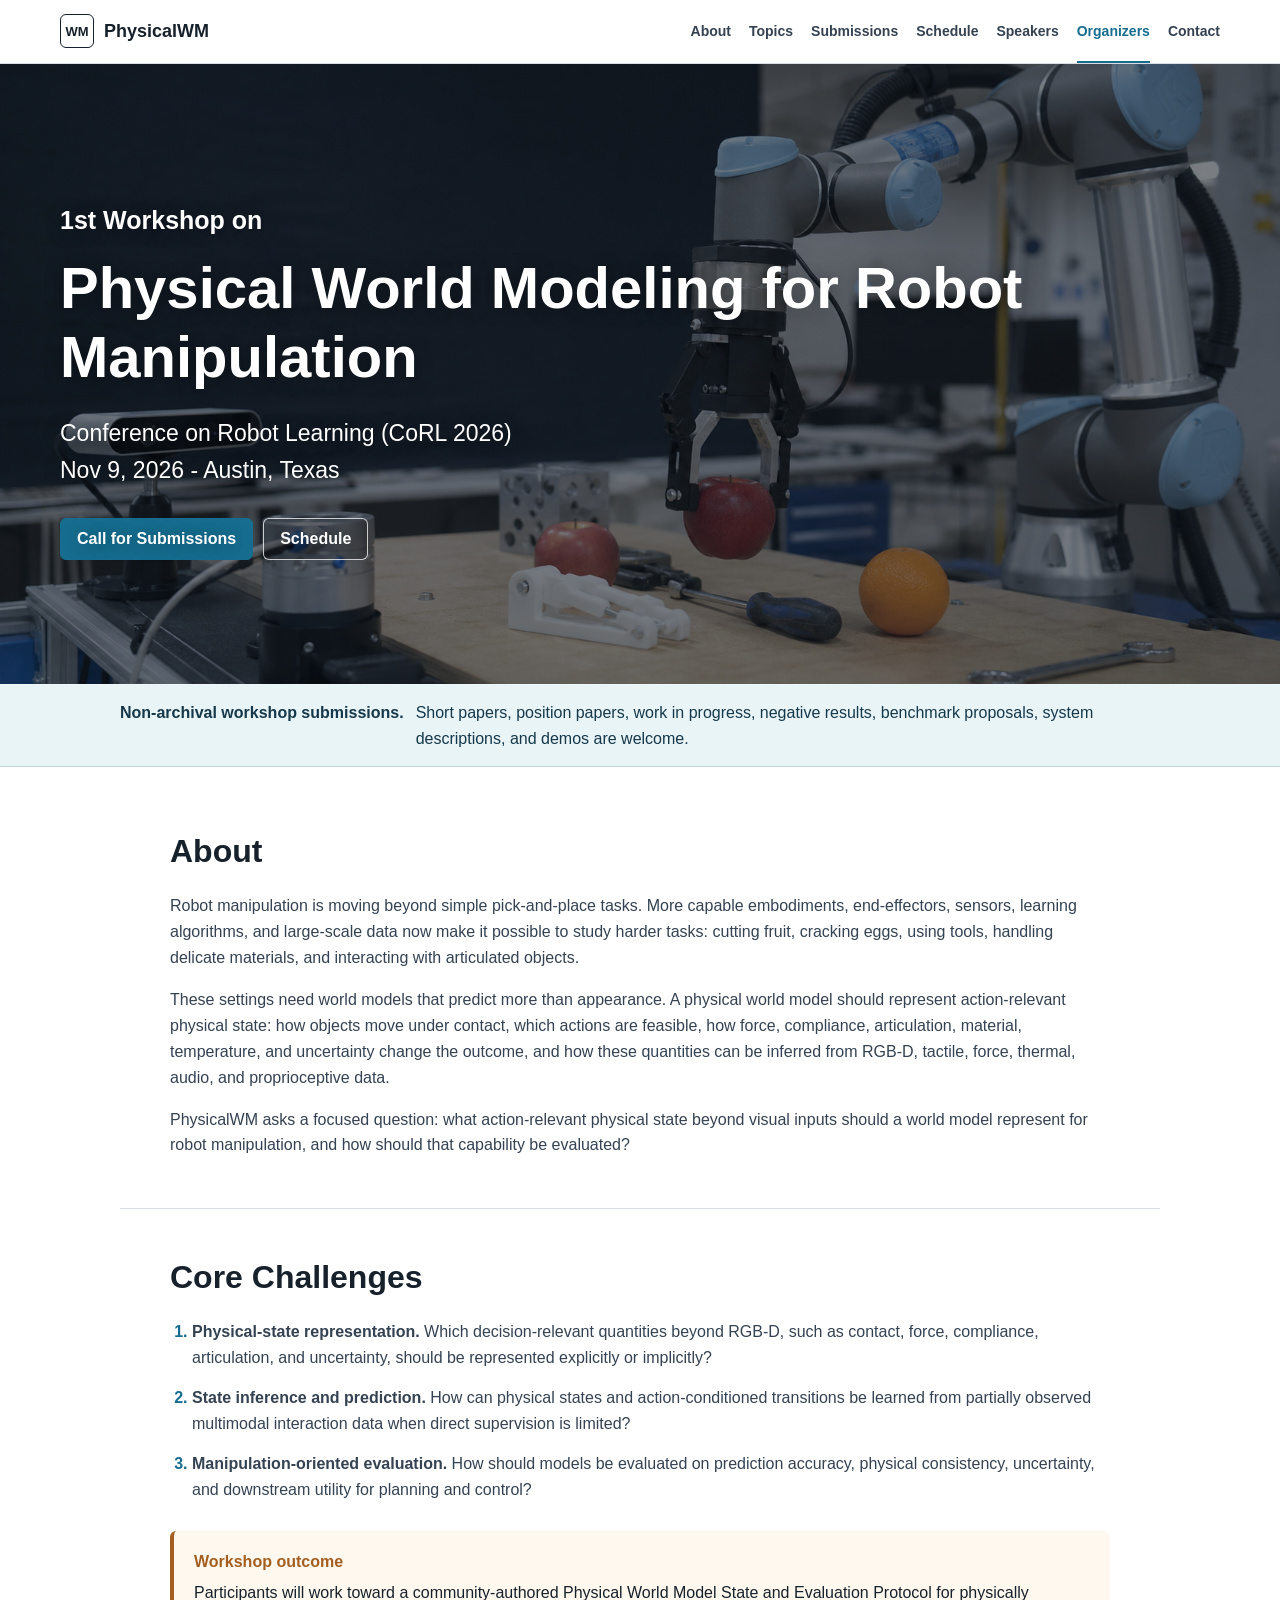
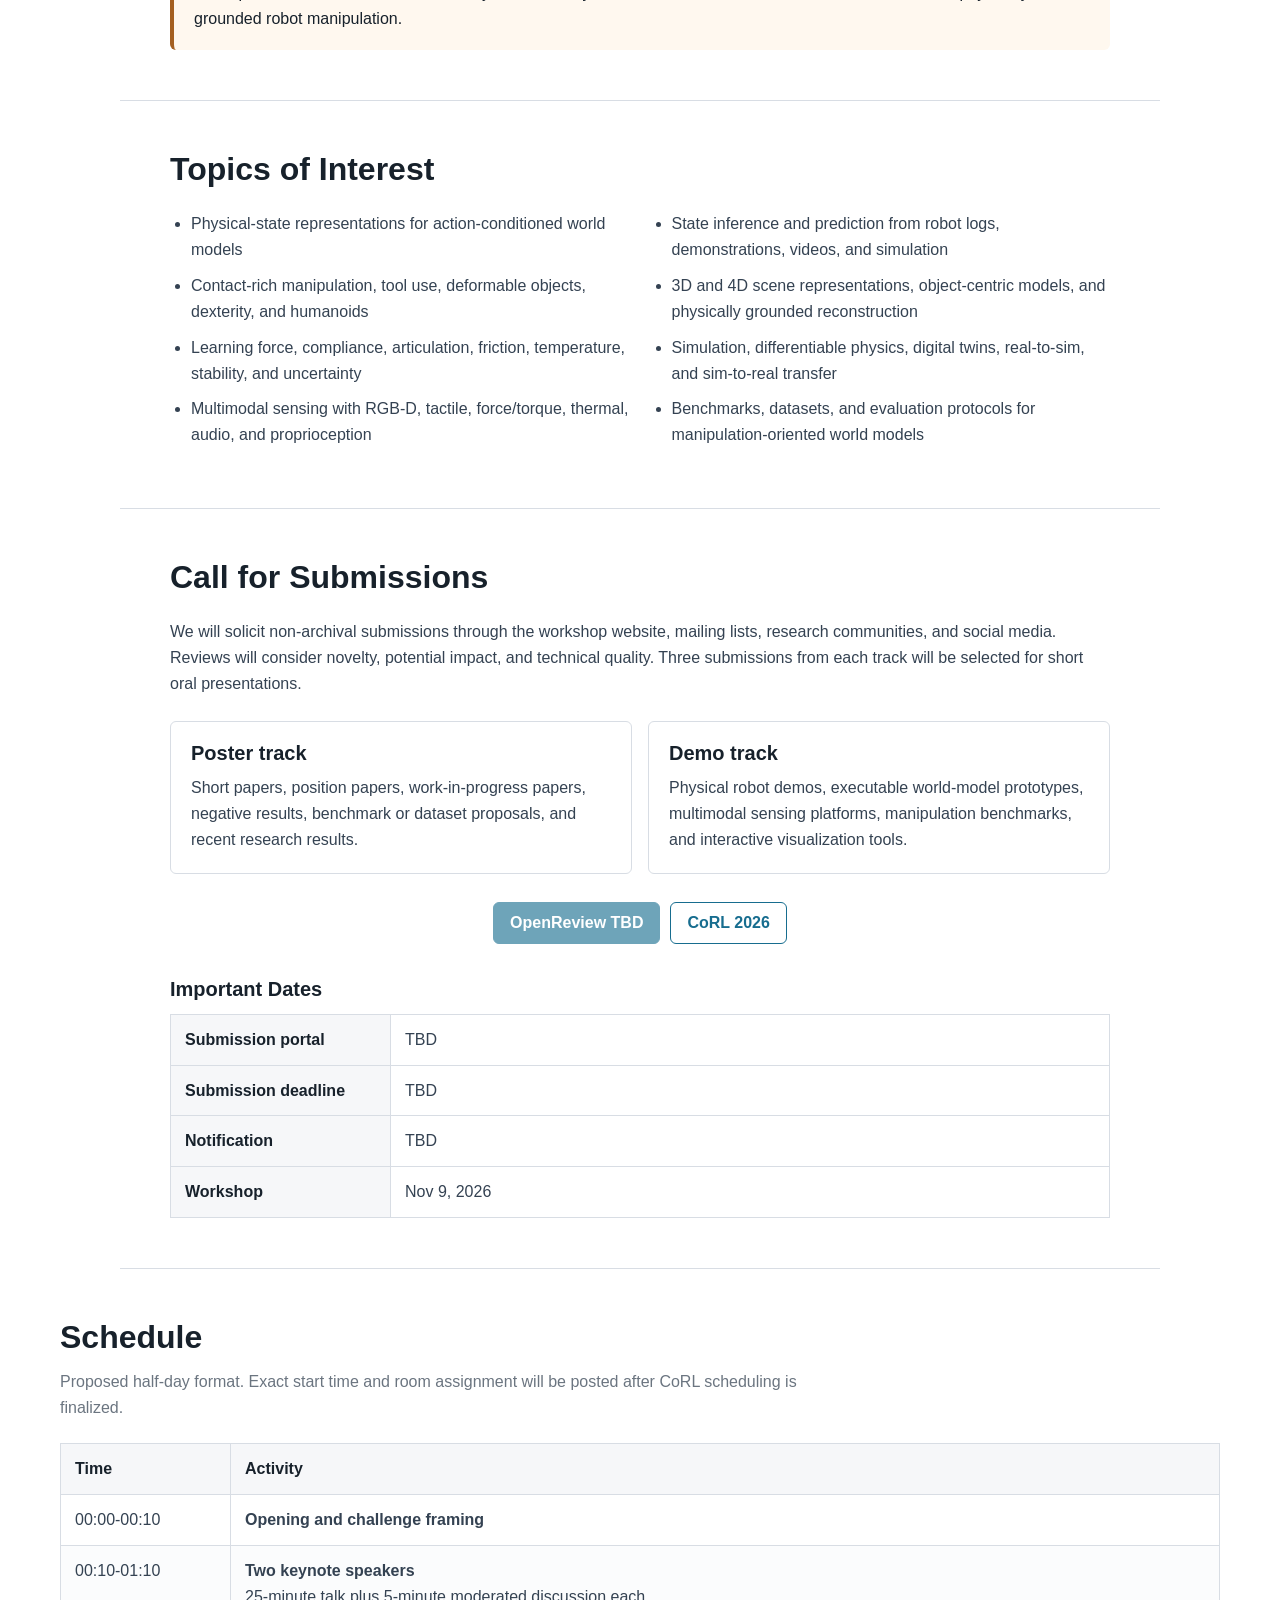
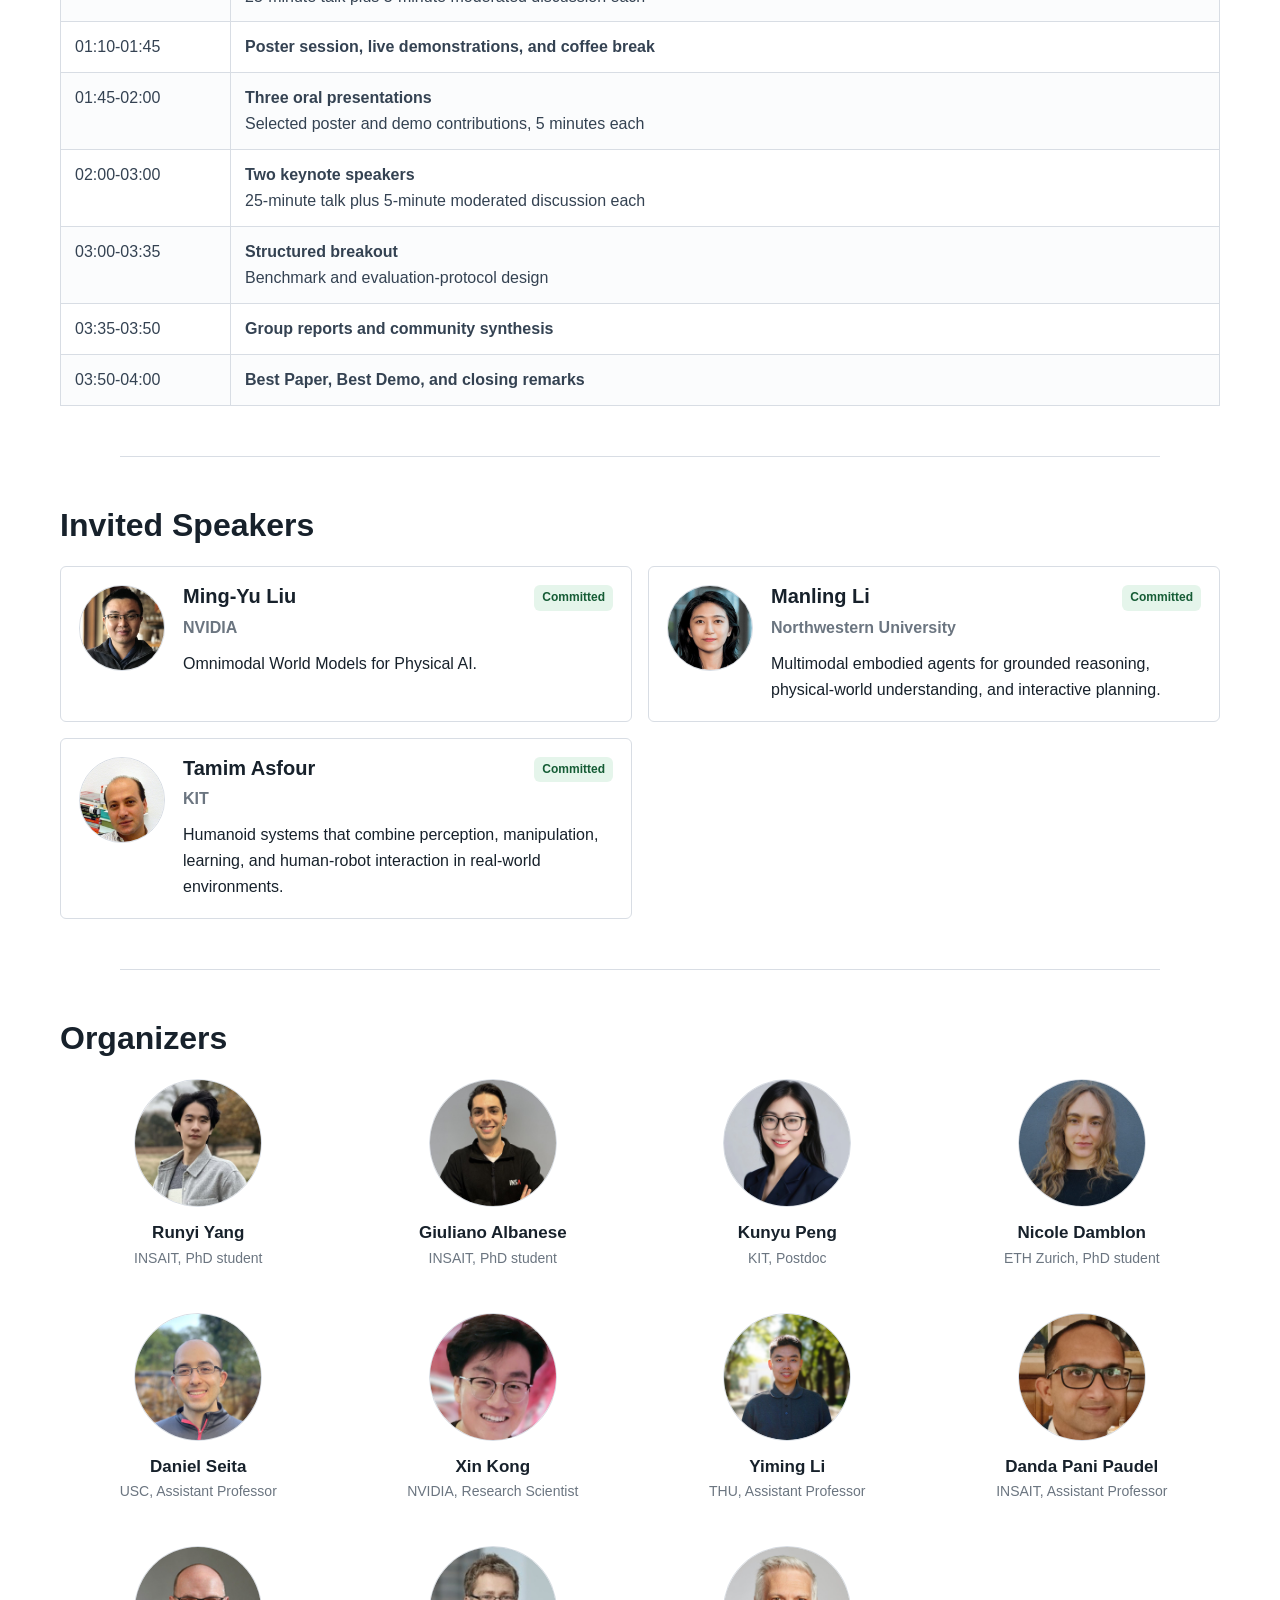
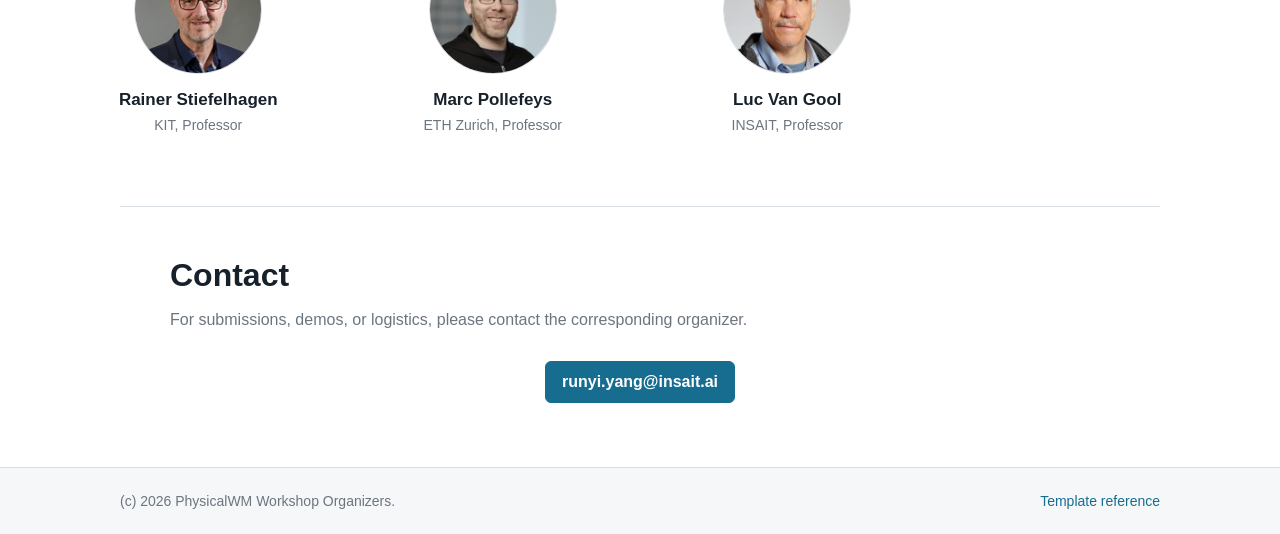
==== commit 58d9bfee: "Remove sponsor section and proposal links" ====
--- a/index.html
+++ b/index.html
@@ -32,7 +32,6 @@
         <a href="#schedule">Schedule</a>
         <a href="#speakers">Speakers</a>
         <a href="#organizers">Organizers</a>
-        <a href="#sponsor">Sponsor</a>
         <a href="#contact">Contact</a>
       </div>
     </nav>
@@ -50,7 +49,6 @@
         <div class="hero-actions" aria-label="Primary actions">
           <a class="button button-primary" href="#cfp">Call for Submissions</a>
           <a class="button button-secondary" href="#schedule">Schedule</a>
-          <a class="button button-secondary" href="assets/physicalwm-corl2026-proposal.pdf">Proposal PDF</a>
         </div>
       </div>
     </section>
@@ -309,32 +307,12 @@
 
     <hr class="half-rule" />
 
-    <section class="section" id="sponsor">
-      <div class="container narrow">
-        <h2>Sponsor and Logistics</h2>
-        <div class="rich-text">
-          <p>
-            The proposal lists Litchi AI as workshop sponsor. Sponsorship will support awards, demo logistics, and limited travel support for selected real-world demo presenters. Review, selection, award, and program decisions remain independent and under the responsibility of the organizers.
-          </p>
-        </div>
-        <div class="facts">
-          <div><span>Expected audience</span><strong>80-120 in person</strong></div>
-          <div><span>Remote audience</span><strong>50-100 if supported</strong></div>
-          <div><span>Format</span><strong>Half-day, in person</strong></div>
-          <div><span>Requirements</span><strong>Poster boards, demo tables, power, Wi-Fi</strong></div>
-        </div>
-      </div>
-    </section>
-
-    <hr class="half-rule" />
-
     <section class="section" id="contact">
       <div class="container narrow">
         <h2>Contact</h2>
-        <p class="section-note">For submissions, demos, sponsorship, or logistics, please contact the corresponding organizer.</p>
+        <p class="section-note">For submissions, demos, or logistics, please contact the corresponding organizer.</p>
         <div class="button-row">
           <a class="button button-primary" href="mailto:runyi.yang@insait.ai">runyi.yang@insait.ai</a>
-          <a class="button button-secondary button-on-light" href="assets/physicalwm-corl2026-proposal.pdf">Proposal PDF</a>
         </div>
       </div>
     </section>
